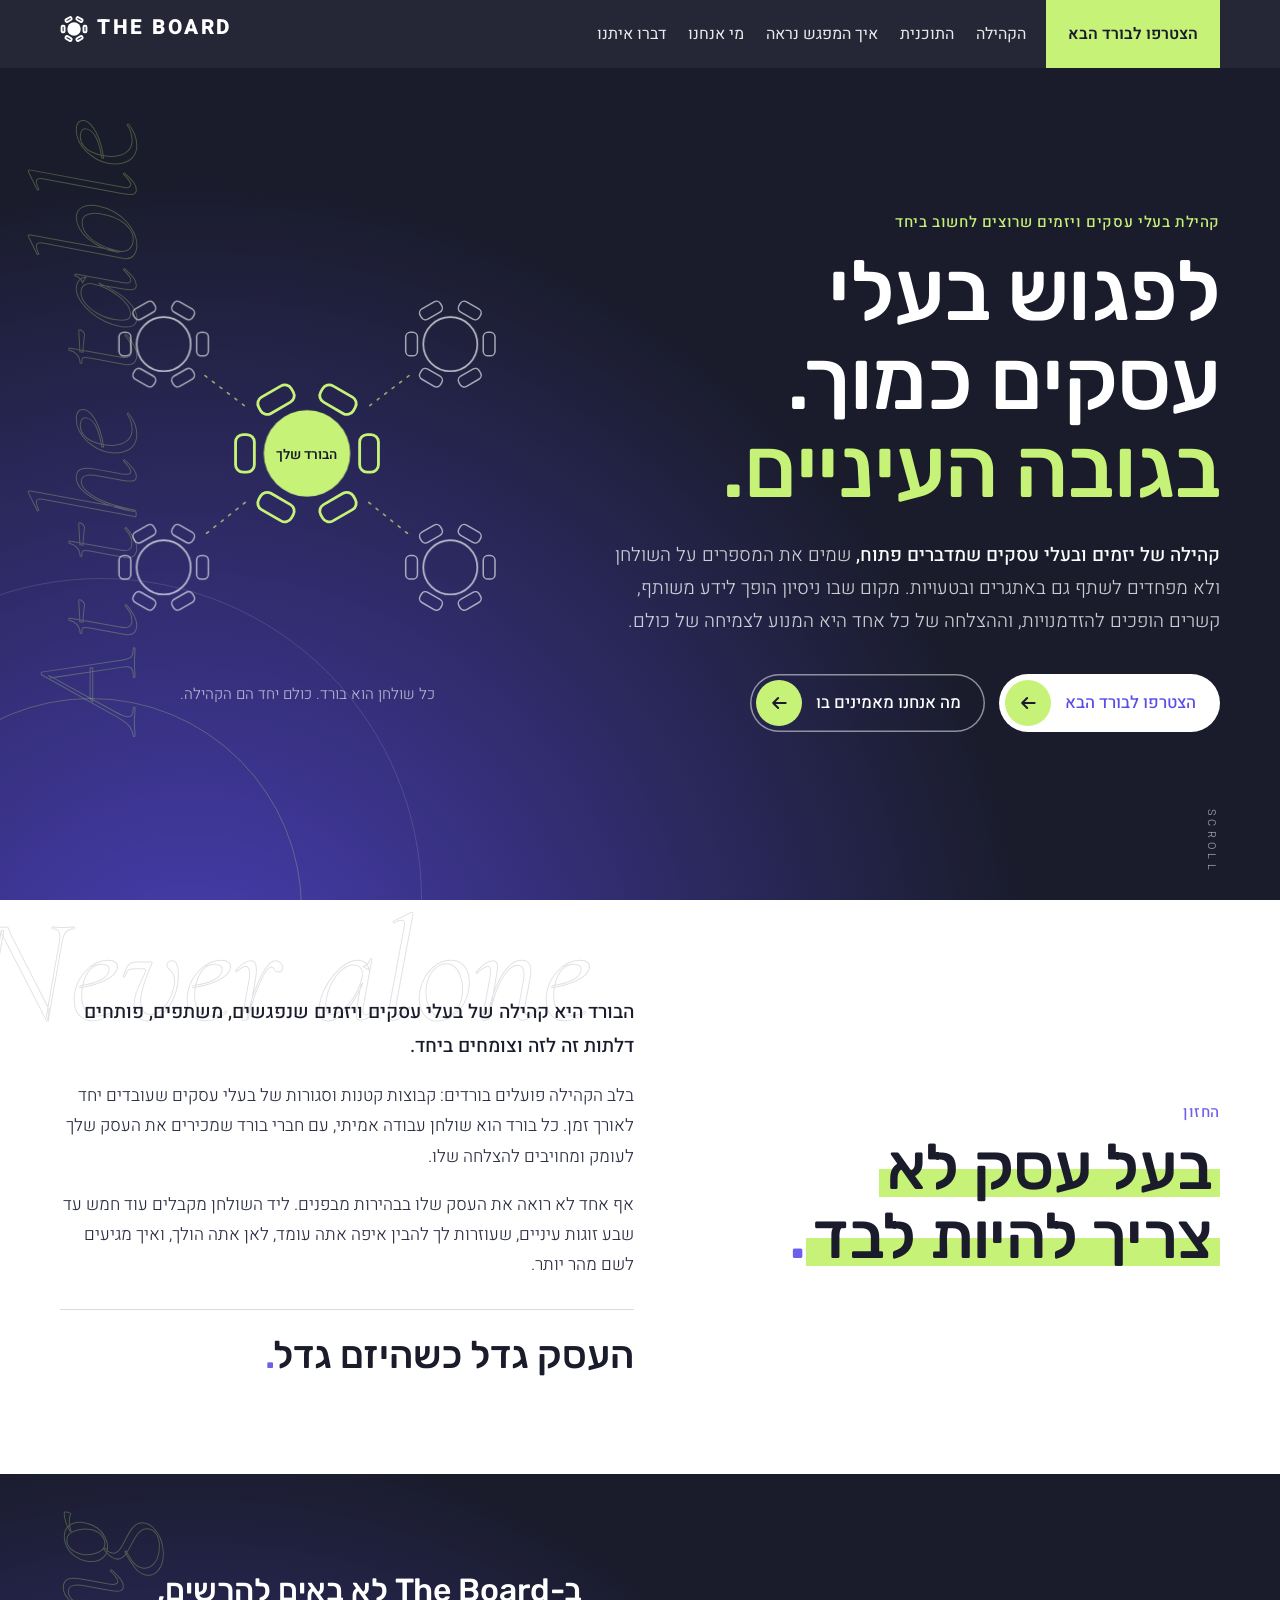
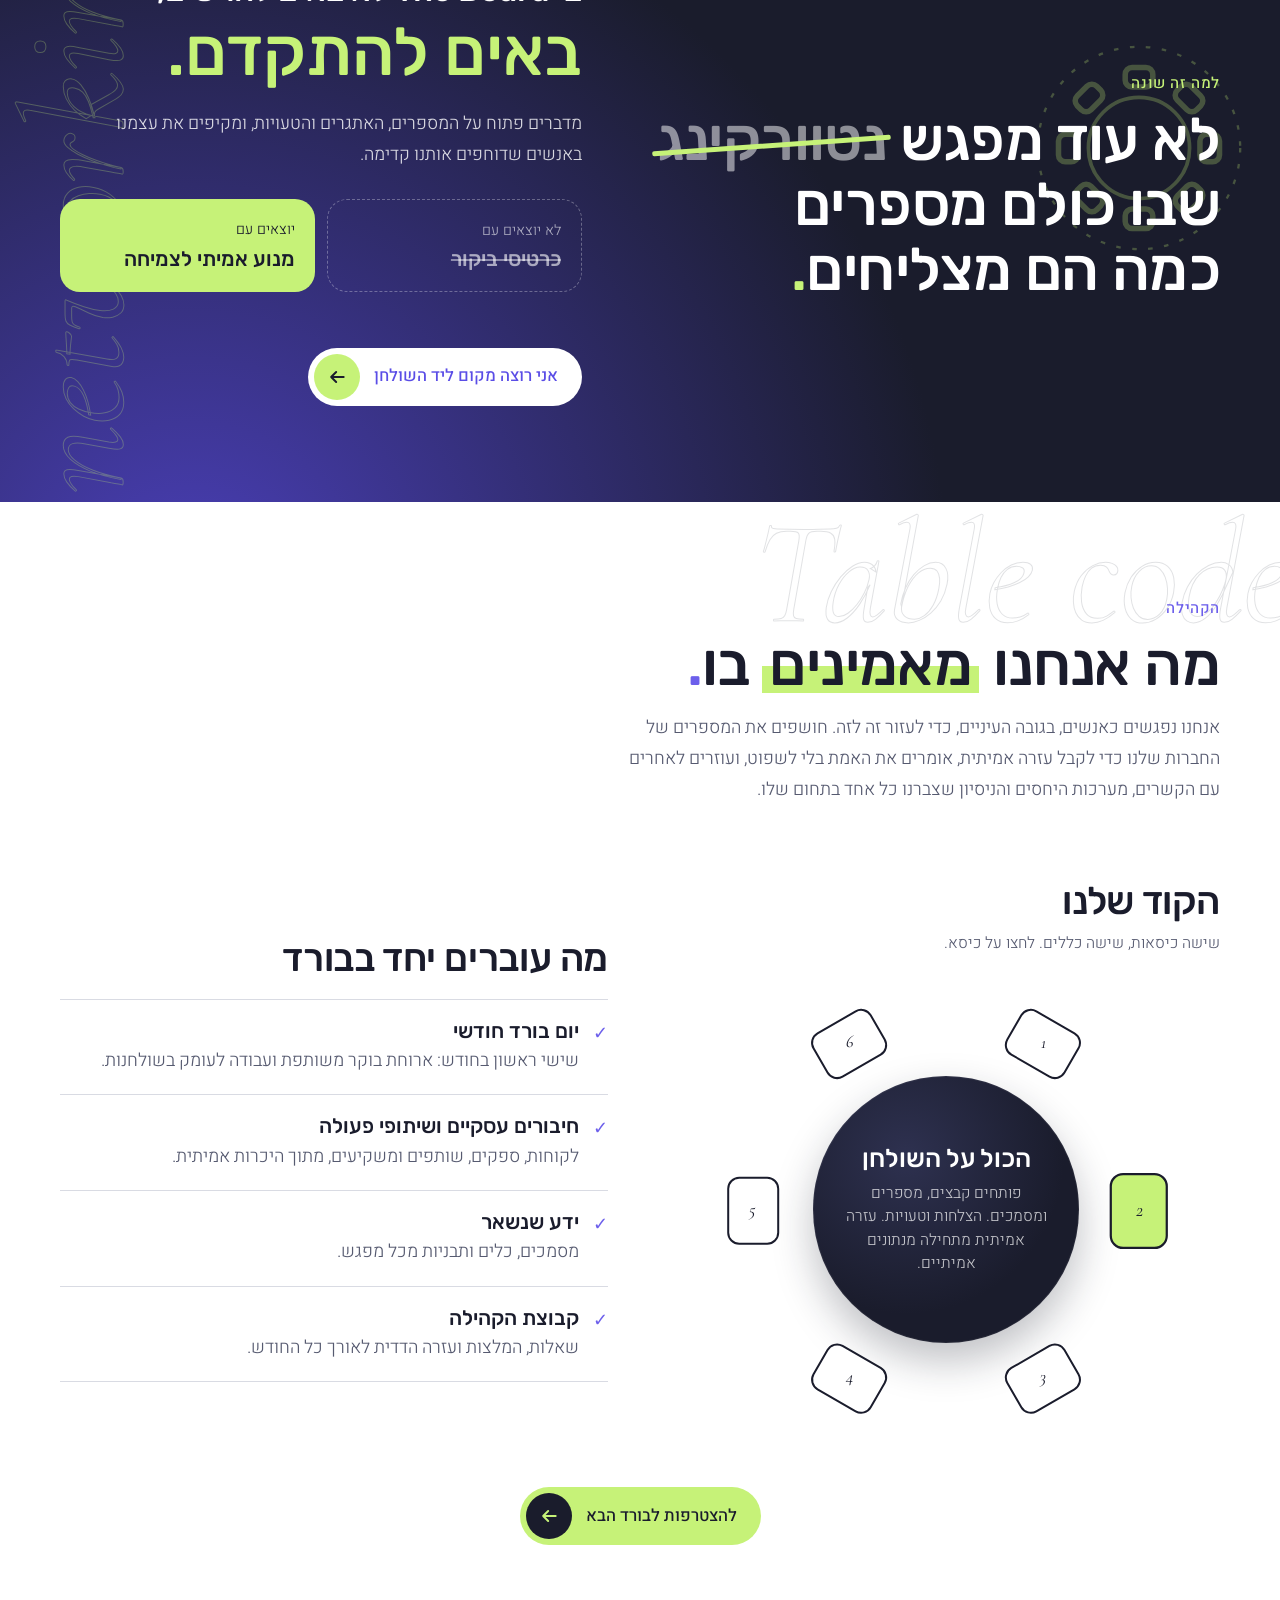
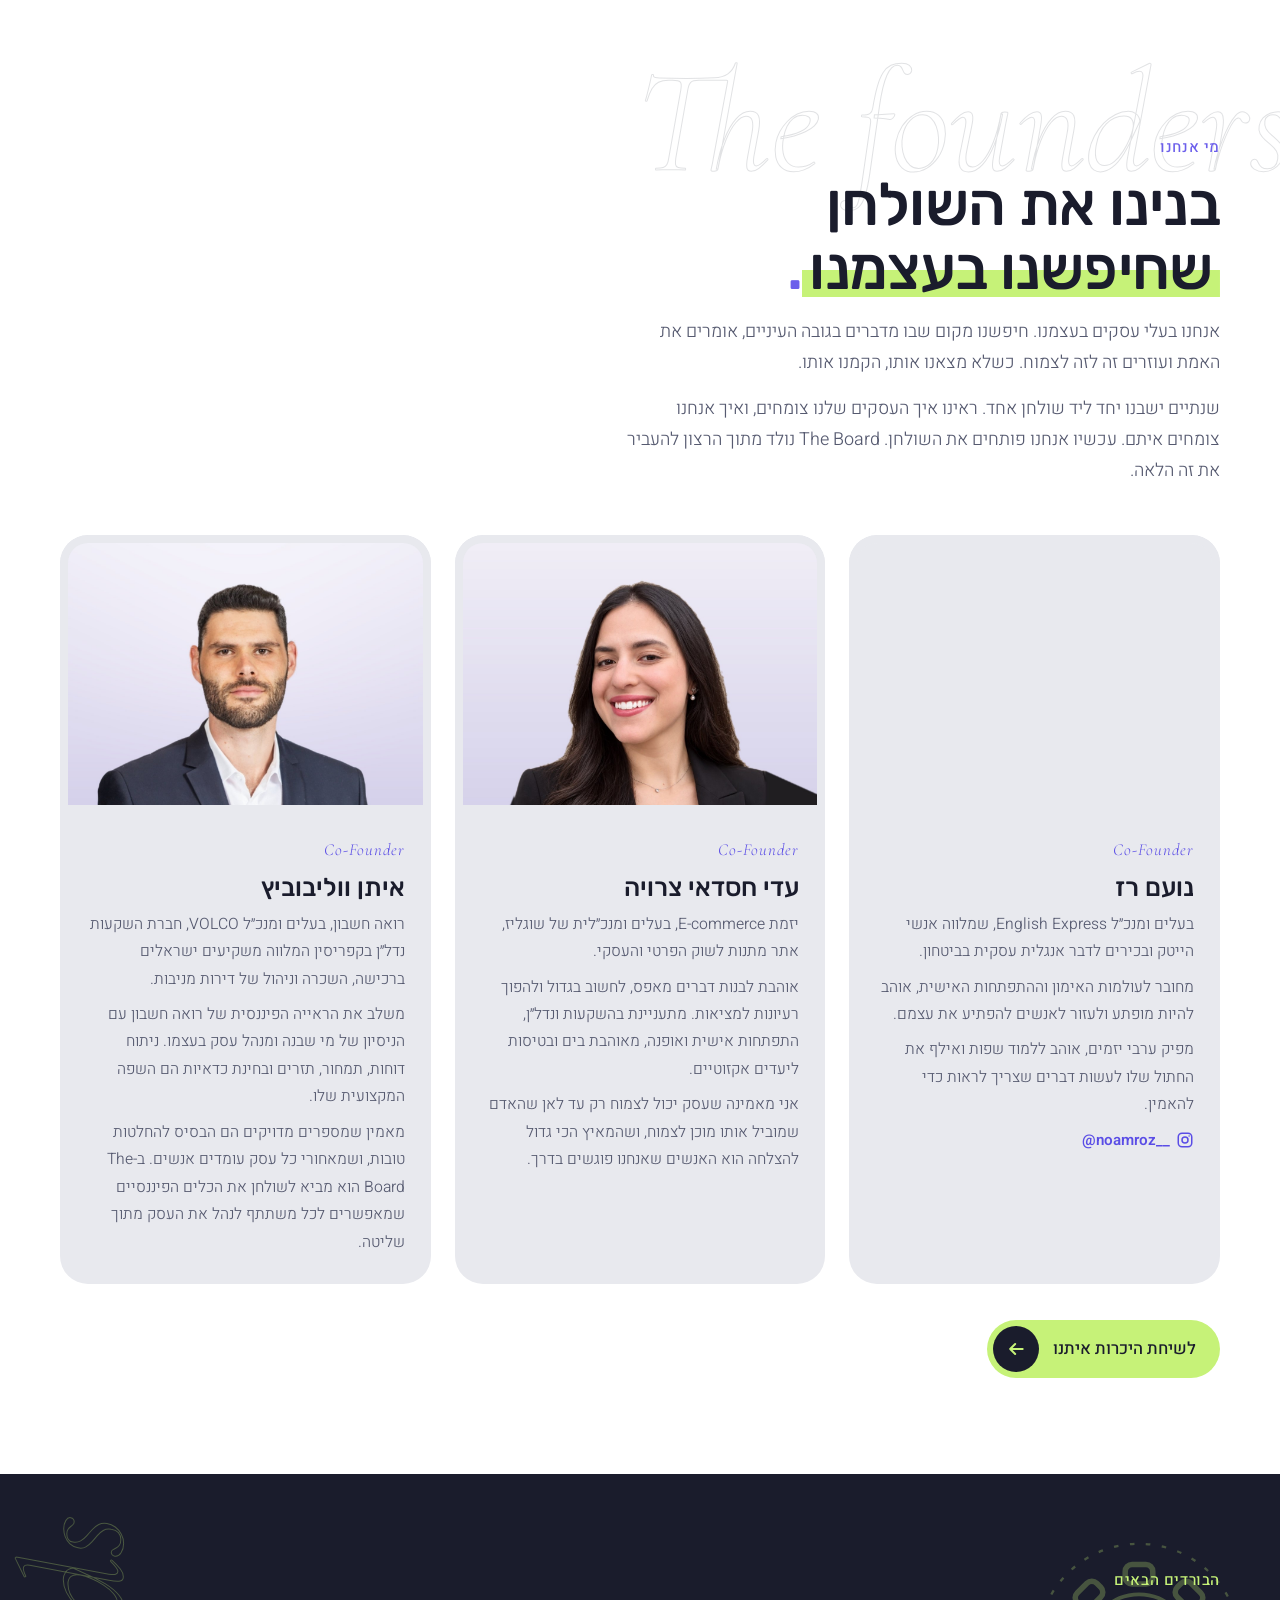
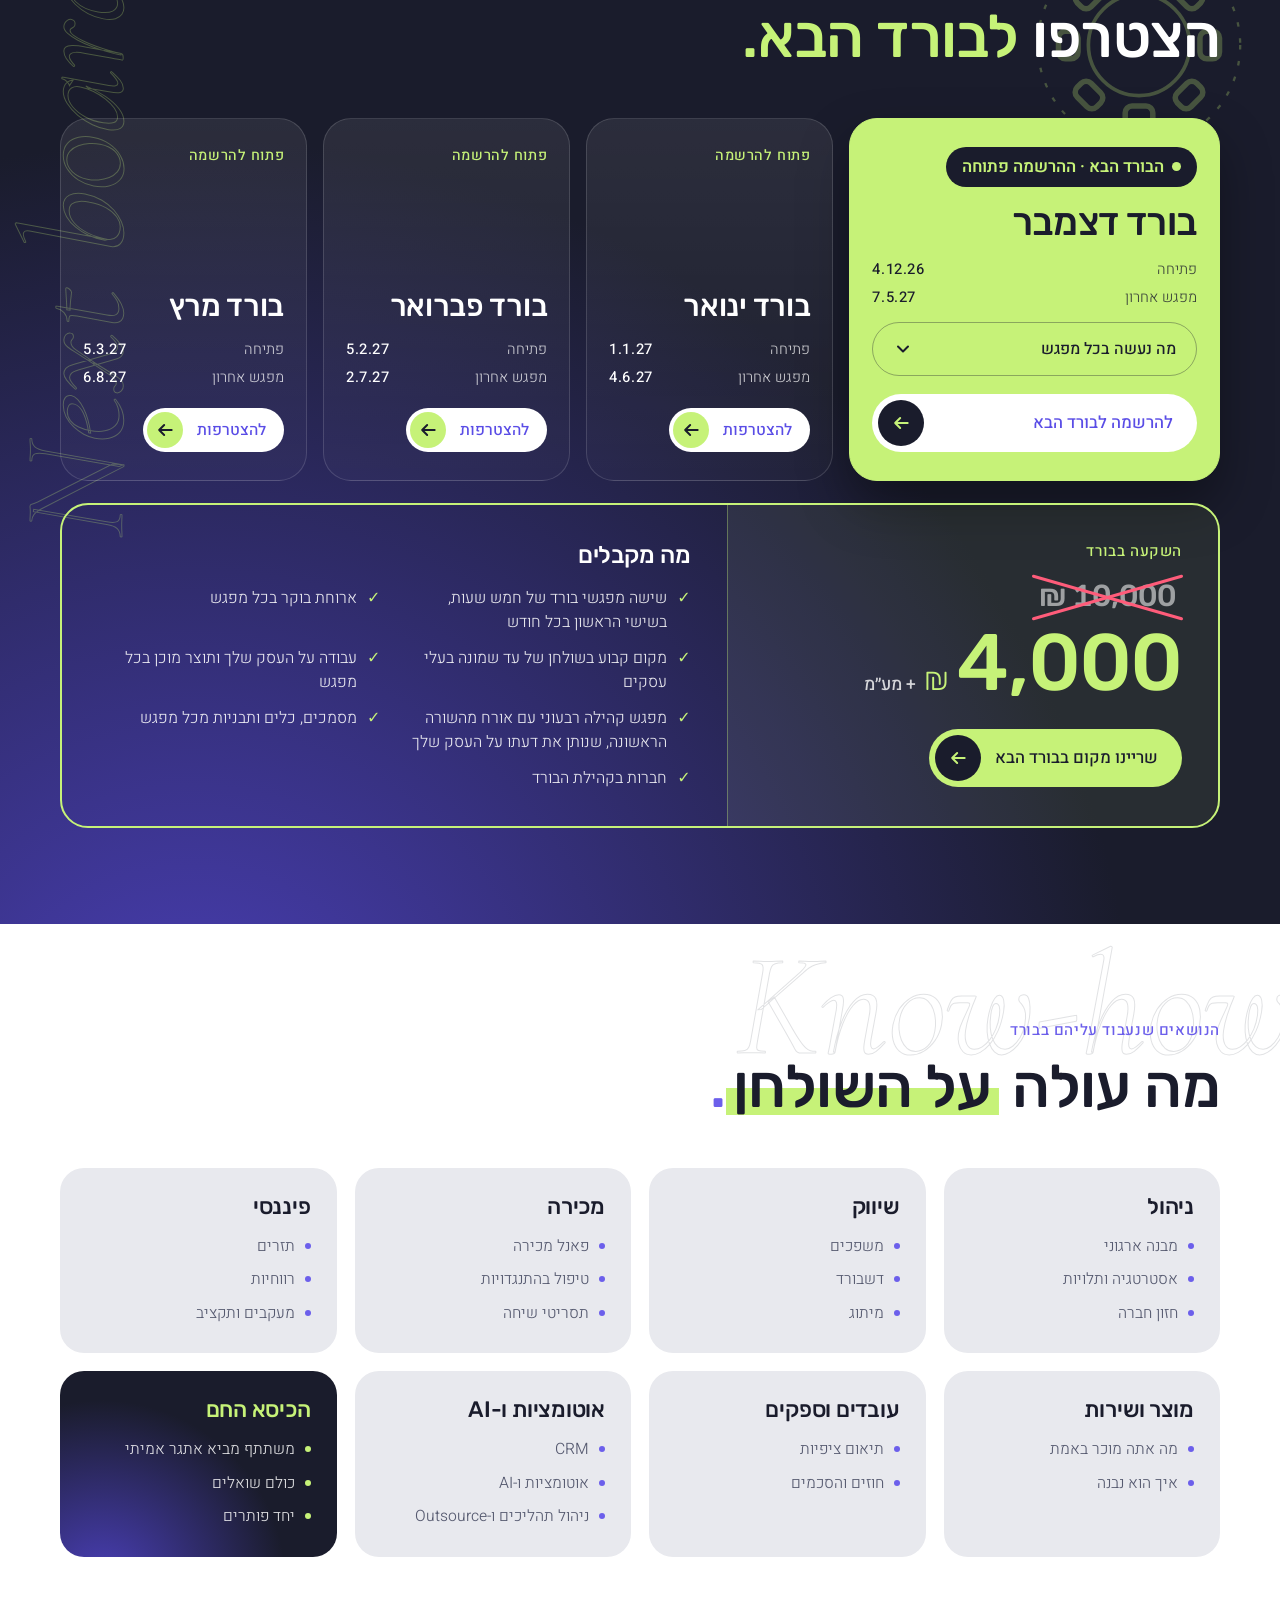
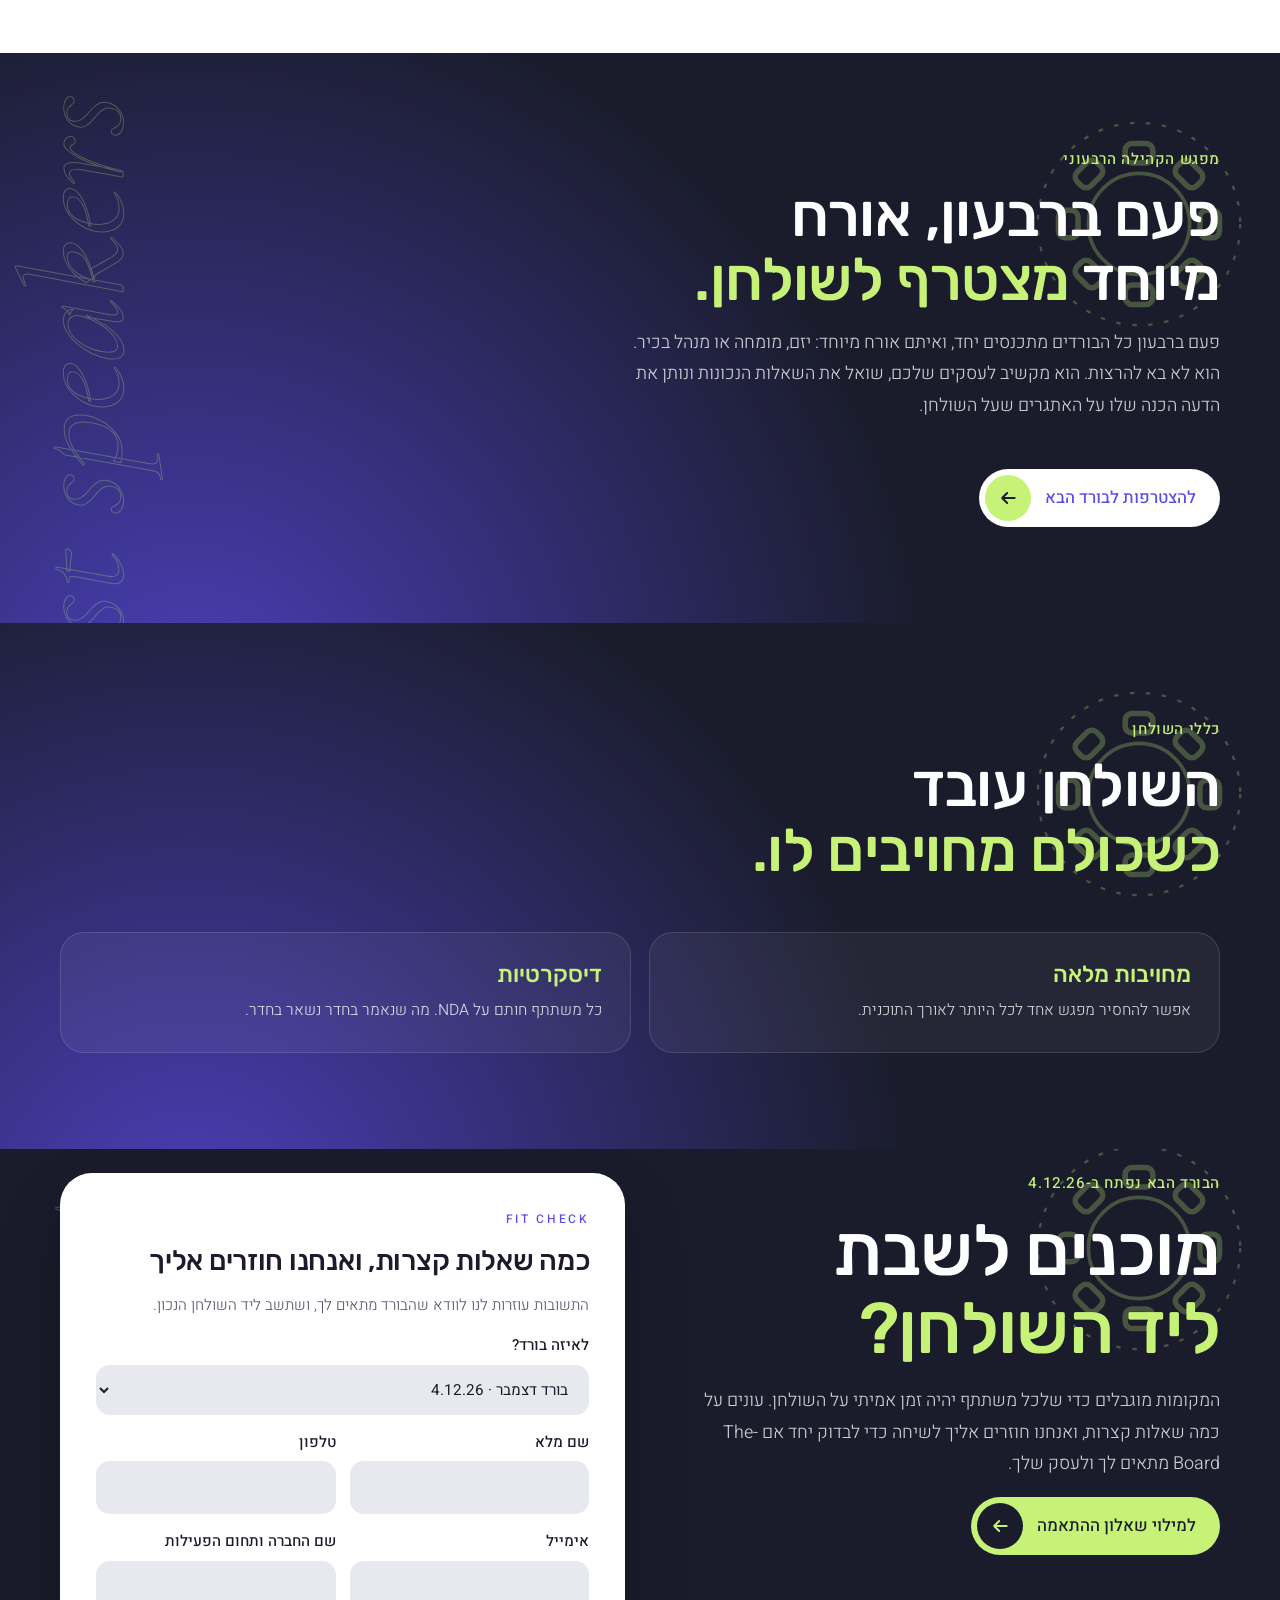
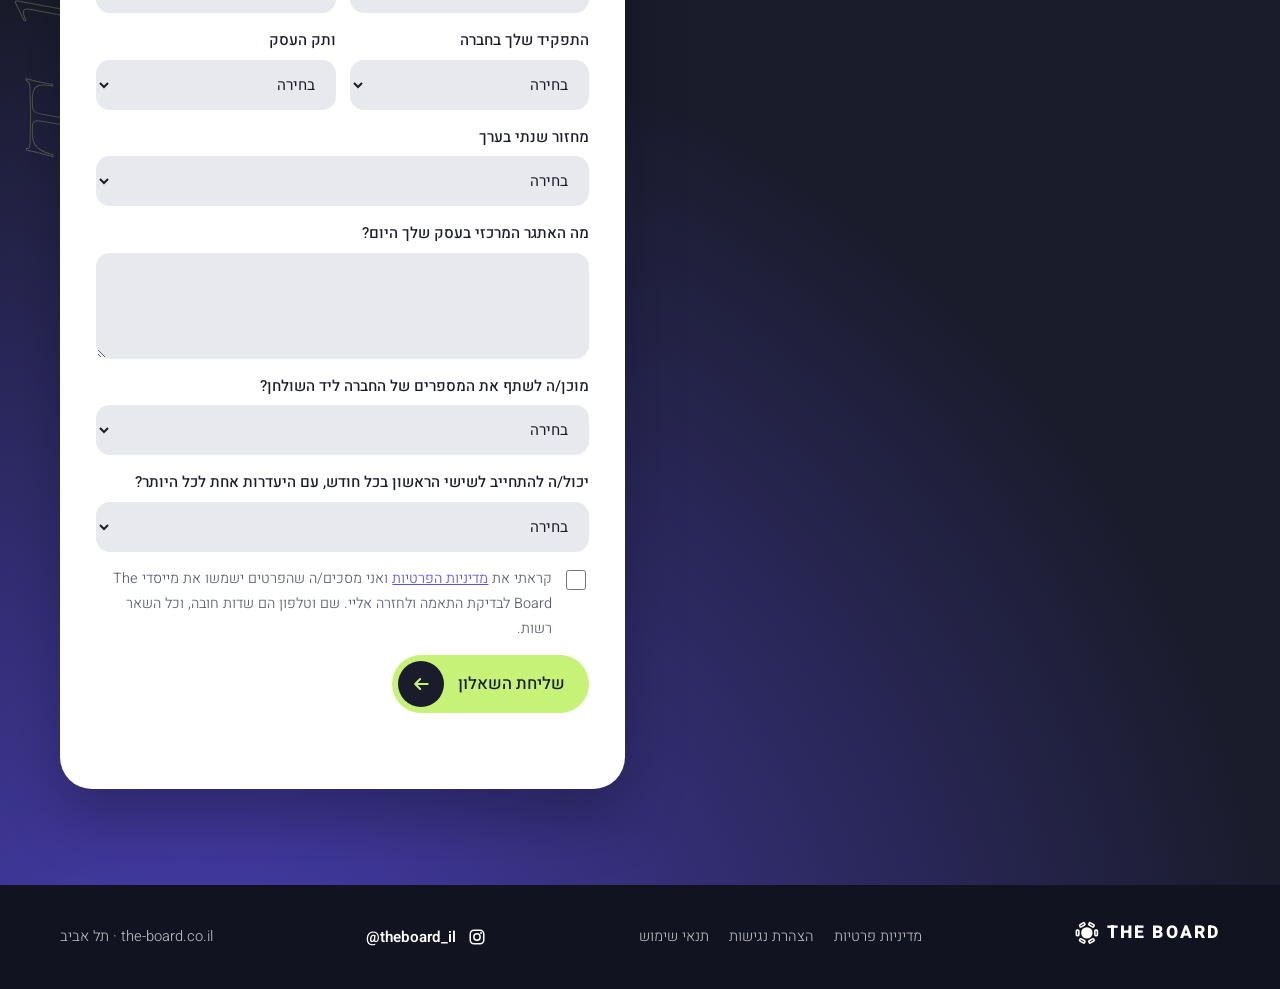
==== index.html @ 5090c991 "Landing page: link preview title 'קהילת יזמים - הבורד של העסק שלך' Co-Authored-By: Claude Opus 5.5 <" ====
<!doctype html>
<html lang="he" dir="rtl">
<head>
<meta charset="utf-8">
<meta name="viewport" content="width=device-width,initial-scale=1,viewport-fit=cover">
<title>The Board · קהילת יזמים - הבורד של העסק שלך</title>
<link rel="icon" href="/brand/the-board-icon-dark-bg.svg?v=3" type="image/svg+xml">
<link rel="icon" href="/brand/favicon-32.png?v=3" sizes="32x32" type="image/png">
<link rel="apple-touch-icon" href="/brand/apple-touch-icon.png?v=3">
<meta property="og:type" content="website">
<meta property="og:site_name" content="The Board">
<meta property="og:title" content="קהילת יזמים - הבורד של העסק שלך">
<meta property="og:url" content="https://the-board.co.il/">
<meta property="og:image" content="https://the-board.co.il/brand/og-image.png?v=3">
<meta property="og:image:width" content="1200">
<meta property="og:image:height" content="630">
<meta name="twitter:card" content="summary_large_image">
<meta property="og:description" content="The Board: קהילת בעלי עסקים בתל אביב שנפגשים בגובה העיניים, מניחים את המספרים על השולחן ועוזרים זה לזה לצמוח. הבורד הראשון נפתח ב-4.12.26.">
<meta name="description" content="The Board: קהילת בעלי עסקים בתל אביב שנפגשים בגובה העיניים, מניחים את המספרים על השולחן ועוזרים זה לזה לצמוח. הבורד הראשון נפתח ב-4.12.26.">
<link rel="preconnect" href="https://fonts.googleapis.com">
<link rel="preconnect" href="https://fonts.gstatic.com" crossorigin>
<link rel="stylesheet" href="https://fonts.googleapis.com/css2?family=Rubik:wght@300;400;500;600&family=Heebo:wght@300;400;500;600;700&family=Cormorant+Garamond:ital,wght@0,300;0,500;1,300&display=swap">
<style>
/* Style: deep indigo + plum radial gradients, antique gold accent, tall condensed display type, outlined English "ghost" words, pill buttons with a gold arrow disc. */
:root{
  --indigo:#1A1C2C; --indigo-2:#111320; --plum:#4A3FB8; --purple:#6C5FEB;
  --gold:#C6F278; --gold-2:#C6F278; --gold-ink:#5A4DE6;
  --white:#FFFFFF; --paper:#E8E9EE; --ink:#1A1C2C; --text:#2B2E42; --muted:#565A70; --line:#D9DBE3;
  --f-display:"Rubik","Heebo",system-ui,sans-serif;
  --f-body:"Heebo","Assistant",system-ui,-apple-system,"Segoe UI",Arial,sans-serif;
  --f-latin:"Cormorant Garamond","Cormorant",Georgia,serif;
  --grad:radial-gradient(circle at 15% 115%, var(--plum) 0%, var(--indigo) 58%);
  color-scheme:light;
}
*{box-sizing:border-box}
html{direction:rtl;scroll-behavior:smooth;scroll-padding-top:80px}
body{background:var(--white);color:var(--text);font-family:var(--f-body);font-weight:300;font-size:18px;line-height:1.75;margin:0;-webkit-font-smoothing:antialiased}
.wrap{max-width:1200px;margin-inline:auto;padding-left:max(20px,env(safe-area-inset-left,0px));padding-right:max(20px,env(safe-area-inset-right,0px))}
h1,h2,h3{font-family:var(--f-display);line-height:1.08;margin:0;font-weight:500;letter-spacing:-.01em;text-wrap:balance}
h2{font-size:clamp(2.2rem,1.5rem + 2.8vw,3.8rem);color:var(--ink)}
h3{font-size:1.4rem;line-height:1.2}
p{margin:0}
a{color:inherit}
:focus-visible{outline:2px solid var(--purple);outline-offset:3px;border-radius:4px}
section{padding-block:96px;position:relative;overflow:hidden}
.dark{background:var(--grad);color:#fff}
.dark h2,.dark h3{color:#fff}
.kicker{font-family:var(--f-body);font-weight:500;font-size:.95rem;letter-spacing:.04em;color:var(--purple);line-height:1.4}
.lead{font-size:1.12rem;color:var(--muted);max-width:60ch}
.dark .lead{color:rgba(255,255,255,.78)}
.dot{color:var(--purple)}
.dark .dot,.dark .kicker{color:var(--gold)}
.sec-head{display:grid;gap:14px;margin-bottom:48px;position:relative;z-index:1;max-width:760px}

/* Ghost English words, outlined like VLU's "BUSINESS SUCCESS" */
.ghost{position:absolute;font-family:var(--f-latin);font-weight:300;font-style:italic;line-height:.85;letter-spacing:0;color:transparent;-webkit-text-stroke:1px rgba(26,28,44,.13);font-size:clamp(4rem,2rem + 9vw,10rem);white-space:nowrap;pointer-events:none;user-select:none;direction:ltr;z-index:0}
.dark .ghost{-webkit-text-stroke:1px rgba(198,242,120,.28)}
.ghost.v{writing-mode:vertical-rl;transform:rotate(180deg)}

/* Buttons: pill with a gold arrow disc */
.btn{display:inline-flex;align-items:center;gap:14px;background:#fff;color:var(--gold-ink);font-family:var(--f-body);font-weight:500;font-size:1.05rem;line-height:1;text-decoration:none;padding:6px 24px 6px 6px;border-radius:999px;border:0;cursor:pointer;transition:transform .2s ease,box-shadow .2s ease;white-space:nowrap}
.btn .arr{width:46px;height:46px;border-radius:50%;background:var(--gold);color:var(--indigo);display:grid;place-items:center;flex:none;transition:transform .25s ease}
.btn .arr svg{width:20px;height:20px}
.btn:hover{transform:translateY(-2px);box-shadow:0 10px 24px rgba(0,0,0,.18)}
.btn:hover .arr{transform:translateX(-4px)}
.btn.gold{background:var(--gold);color:var(--indigo)}
.btn.gold .arr{background:var(--indigo);color:var(--gold)}
.btn.line{background:transparent;color:#fff;box-shadow:inset 0 0 0 1.5px rgba(255,255,255,.5)}
.sess-btn{align-self:stretch;display:flex;align-items:center;justify-content:space-between;gap:10px;background:transparent;border:1.5px solid rgba(26,28,44,.35);border-radius:999px;padding:12px 20px;font:inherit;font-weight:500;font-size:1rem;color:var(--indigo);cursor:pointer;transition:background .2s ease,border-color .2s ease}
.sess-btn:hover{background:rgba(26,28,44,.08);border-color:var(--indigo)}
.sess-btn svg{width:20px;height:20px;flex:none;transition:transform .3s ease}
.sess-btn[aria-expanded="true"] svg{transform:rotate(180deg)}
.sched>*{min-width:0}
.sess-panel{grid-column:1/-1;background:#fff;color:var(--ink);border-radius:28px;padding:32px;position:relative;z-index:1;animation:jtin .45s ease;scroll-margin-top:90px}
.sess-head{display:flex;justify-content:space-between;align-items:flex-start;gap:20px;margin-bottom:28px}
.sess-head h3{font-size:clamp(1.6rem,1.3rem + 1.2vw,2.3rem);color:var(--ink)}
.sess-head p{color:var(--muted);margin-top:8px;max-width:60ch}
.sess-close{flex:none;width:48px;height:48px;border-radius:50%;border:0;background:var(--gold);cursor:pointer;position:relative}
.sess-close i::before,.sess-close i::after{content:"";position:absolute;inset:50% auto auto 50%;width:18px;height:2px;background:var(--indigo);transform:translate(-50%,-50%) rotate(45deg)}
.sess-close i::after{transform:translate(-50%,-50%) rotate(-45deg)}
@keyframes jtin{from{opacity:0;transform:translateY(-8px)}to{opacity:1;transform:none}}
.sess-day{display:grid;grid-template-columns:.8fr 1.2fr;gap:40px;margin-top:36px;padding-top:32px;border-top:1px solid var(--line)}
.sess-day>*{min-width:0}
.sess-day h4{margin:0;font-family:var(--f-display);font-weight:500;font-size:1.6rem;color:var(--ink);line-height:1.2}
.sess-day-head p{color:var(--muted);margin-top:10px}
.sess-panel .row{border-bottom-color:var(--line);padding-block:14px;grid-template-columns:80px 1fr}
.sess-panel .row time{color:var(--purple);font-size:1.15rem}
.sess-panel .row div{color:var(--ink);font-size:1.15rem}
.sess-panel .row small{color:var(--muted)}
.price{margin-top:22px;display:grid;grid-template-columns:.85fr 1.15fr;border:2px solid var(--gold);border-radius:28px;overflow:hidden;position:relative;z-index:1}
.price>*{min-width:0}
.price-tag{background:rgba(198,242,120,.08);padding:36px;display:grid;gap:14px;align-content:start;border-inline-end:1px solid rgba(198,242,120,.35)}
.was{display:flex;margin-bottom:-6px}
.was-num{position:relative;font-family:var(--f-display);font-weight:500;font-size:1.9rem;line-height:1;color:rgba(255,255,255,.55);padding:4px 6px;font-variant-numeric:tabular-nums}
.was-num::before,.was-num::after{content:"";position:absolute;left:-4px;right:-4px;top:50%;height:3px;border-radius:2px;background:#FF5C7A}
.was-num::before{transform:rotate(16deg)}
.was-num::after{transform:rotate(-16deg)}
.amount{display:flex;align-items:baseline;gap:8px;color:var(--gold);direction:rtl}
.amount b{font-family:var(--f-display);font-weight:500;font-size:clamp(3.4rem,2.6rem + 3vw,5rem);line-height:1;font-variant-numeric:tabular-nums}
.amount span{font-family:var(--f-display);font-size:2rem}
.amount .vat{font-size:1.1rem;font-weight:500;color:rgba(255,255,255,.8);white-space:nowrap}
.per{color:rgba(255,255,255,.75)}
.price-tag .btn{justify-self:start;margin-top:8px}
.price-list{padding:36px;display:grid;gap:16px;align-content:start}
.price-list h3{color:#fff;font-size:1.5rem}
.price-list ul{list-style:none;margin:0;padding:0;display:grid;grid-template-columns:1fr 1fr;gap:12px 28px}
.price-list li{display:flex;gap:10px;align-items:baseline;color:rgba(255,255,255,.88);font-size:1rem;line-height:1.5}
.price-list li::before{content:"✓";color:var(--gold);font-weight:700;flex:none}
.cta-row.center{justify-content:center;margin-top:48px}
.cta-row{display:flex;margin-top:36px;position:relative;z-index:1}
.agenda .cta-row{margin-top:28px}
.btn.small{font-size:.98rem;padding:4px 18px 4px 4px}
.btn.small .arr{width:36px;height:36px}
.btn[disabled]{opacity:.6;cursor:wait}

/* Header */
.top{position:sticky;top:0;z-index:30;background:rgba(26,28,44,.95);backdrop-filter:blur(8px);color:#fff}
.top .wrap{display:flex;align-items:center;gap:20px;height:68px}
.topbar{background:var(--gold);color:var(--indigo);text-align:center;font-weight:700;font-size:.95rem;line-height:1.4;padding:8px 16px}
.cta-tab{background:var(--gold);color:var(--indigo);font-family:var(--f-body);font-weight:600;font-size:1rem;text-decoration:none;padding:0 22px;height:68px;display:flex;align-items:center;white-space:nowrap}
.cta-tab:hover{background:var(--gold-2)}
.tabsnav{display:flex;gap:22px;flex:1;overflow-x:auto;scrollbar-width:none}
.tabsnav::-webkit-scrollbar{display:none}
.navl{text-decoration:none;font-family:var(--f-body);font-size:1rem;font-weight:400;white-space:nowrap;opacity:.9}
.navl:hover{color:var(--gold);opacity:1}
.mark{color:#fff;text-decoration:none;margin-inline-start:auto}

/* Hero */
.hero{min-height:calc(100vh - 68px);display:flex;align-items:center;padding-block:72px 96px}
.hero .wrap{display:grid;grid-template-columns:1.25fr 1fr;gap:48px;align-items:center;position:relative;z-index:1}
.hero .wrap>*{min-width:0}
.hero h1{font-size:clamp(2.8rem,1.6rem + 4.6vw,5.4rem);color:#fff;font-weight:500;line-height:1.05}
.hero .lead{margin-top:26px;font-size:1.18rem}
.hero .lead b{color:#fff;font-weight:500}
.hero-cta{display:flex;flex-wrap:wrap;gap:14px;margin-top:36px}
.hero::after{content:"";position:absolute;width:640px;height:640px;border-radius:50%;border:1px solid rgba(255,255,255,.12);left:-220px;bottom:-320px}
.hero::before{content:"";position:absolute;width:420px;height:420px;border-radius:50%;border:1px solid rgba(198,242,120,.25);left:-120px;bottom:-220px}
.scroll{position:absolute;bottom:26px;right:max(20px,calc((100vw - 1200px)/2 + 20px));font-family:var(--f-body);font-size:.68rem;letter-spacing:.4em;color:rgba(255,255,255,.6);writing-mode:vertical-rl;z-index:1;direction:ltr}
.table-frame{justify-self:center;width:100%;max-width:470px;display:grid;gap:10px;justify-items:center}
.community-art{width:100%;height:auto;display:block;overflow:visible}
.community-art .top{fill:none;stroke:rgba(255,255,255,.7);stroke-width:1.4}
.community-art .top.main{fill:var(--gold);stroke:none}
.community-art .you{font-family:var(--f-body);font-weight:600;font-size:11.5px;fill:var(--indigo)}
.community-art .spin rect{fill:none;stroke:rgba(255,255,255,.6);stroke-width:1.3}
.community-art .spin.lime rect{stroke:var(--gold);stroke-width:1.5}
.community-art .spin{animation:tspin 40s linear infinite}
.community-art .spin.rev{animation-direction:reverse}
@keyframes tspin{to{transform:rotate(360deg)}}
.community-art .lk{stroke:var(--gold);stroke-opacity:.65;stroke-width:1.4;stroke-dasharray:2 6;stroke-linecap:round;animation:lkflow 1.8s linear infinite}
@keyframes lkflow{to{stroke-dashoffset:-16}}
@media (prefers-reduced-motion:reduce){.community-art .spin,.community-art .lk{animation:none}}
.art-cap{font-size:.95rem;color:rgba(255,255,255,.65);text-align:center}
@keyframes lkflow{to{stroke-dashoffset:-16}}

/* Facts strip */
.facts{background:var(--gold);color:var(--indigo)}
.facts .wrap,.facts-inline{display:grid;grid-template-columns:repeat(4,1fr)}
.facts-inline{border-radius:28px;margin-bottom:18px;position:relative;z-index:1}
.ticker{background:var(--gold);color:var(--indigo);overflow:hidden;white-space:nowrap}
.ticker-track{display:inline-flex;animation:tick 45s linear infinite}
.ticker:hover .ticker-track{animation-play-state:paused}
.ticker-run{display:inline-flex;align-items:center;gap:36px;padding:22px 18px}
.ticker-run span{font-family:var(--f-display);font-weight:500;font-size:clamp(1.15rem,1rem + .6vw,1.5rem)}
.ticker-run i{font-style:normal;color:var(--purple);font-size:1.1rem}
@keyframes tick{to{transform:translateX(50%)}}
.fact{padding:26px 20px;display:grid;gap:2px;text-align:center}
.fact + .fact{border-right:1px solid rgba(26,28,44,.25)}
.fact{min-width:0}
.fact b{font-family:var(--f-display);font-size:clamp(1.7rem,1.3rem + 1.2vw,2.3rem);line-height:1.1;font-weight:500;direction:ltr;white-space:nowrap}
.fact span{font-size:.98rem;font-weight:500}

/* Vision */
.vision .wrap{display:grid;grid-template-columns:1fr 1.1fr;gap:64px;align-items:center;position:relative;z-index:1}
.vision .wrap>*{min-width:0}
.vision h2{font-size:clamp(2.4rem,1.6rem + 3vw,4.2rem)}
.hl{background-image:linear-gradient(transparent 52%,var(--gold) 52%,var(--gold) 90%,transparent 90%);background-repeat:no-repeat;background-position:right center;background-size:100% 100%;-webkit-box-decoration-break:clone;box-decoration-break:clone;padding-inline:.12em;transition:background-size 1.1s cubic-bezier(.6,.1,.2,1) .2s}
.js .hl:not(.in){background-size:0% 100%}
.lit{color:var(--gold)}
.dark .sec-head::before,.join-head::before{content:"";position:absolute;z-index:-1;width:clamp(150px,18vw,230px);aspect-ratio:1;inset-inline-start:-34px;top:-40px;background:url("data:image/svg+xml,%3Csvg xmlns='http://www.w3.org/2000/svg' viewBox='0 0 100 100'%3E%3Cg fill='none' stroke='%23C6F278' stroke-width='1.6'%3E%3Ccircle cx='50' cy='50' r='22'/%3E%3Ccircle cx='50' cy='50' r='44' stroke-dasharray='2 5' stroke-width='1'/%3E%3C/g%3E%3Cg fill='none' stroke='%23C6F278' stroke-width='2.4'%3E%3Crect x='44' y='15' width='12' height='8.5' rx='3' transform='rotate(0 50 50)'/%3E%3Crect x='44' y='15' width='12' height='8.5' rx='3' transform='rotate(45 50 50)'/%3E%3Crect x='44' y='15' width='12' height='8.5' rx='3' transform='rotate(90 50 50)'/%3E%3Crect x='44' y='15' width='12' height='8.5' rx='3' transform='rotate(135 50 50)'/%3E%3Crect x='44' y='15' width='12' height='8.5' rx='3' transform='rotate(180 50 50)'/%3E%3Crect x='44' y='15' width='12' height='8.5' rx='3' transform='rotate(225 50 50)'/%3E%3Crect x='44' y='15' width='12' height='8.5' rx='3' transform='rotate(270 50 50)'/%3E%3Crect x='44' y='15' width='12' height='8.5' rx='3' transform='rotate(315 50 50)'/%3E%3C/g%3E%3C/svg%3E") center/contain no-repeat;opacity:.26;animation:spin 70s linear infinite;pointer-events:none}
.join-head{position:relative;z-index:1}
@keyframes spin{to{transform:rotate(360deg)}}
.manifesto .wrap{display:grid;grid-template-columns:1.1fr 1fr;gap:64px;align-items:center;position:relative;z-index:1}
.manifesto .wrap>*{min-width:0}
.strike{text-decoration:none;position:relative;white-space:nowrap;color:rgba(255,255,255,.5)}
.strike::after{content:"";position:absolute;inset-inline:-.08em;top:54%;height:.09em;background:var(--gold);transform:rotate(-4deg);border-radius:2px}
.mf-body{display:grid;gap:20px;color:rgba(255,255,255,.82);font-size:1.12rem}
.mf-lead{font-family:var(--f-display);font-weight:500;font-size:clamp(1.5rem,1.2rem + 1vw,2rem);line-height:1.3;color:#fff}
.mf-big{display:block;font-size:clamp(2.6rem,1.8rem + 3vw,4.2rem);line-height:1.05;margin-top:6px}
.mf-swap{display:grid;grid-template-columns:1fr 1fr;gap:12px;margin-top:8px}
.mf-swap>div{border-radius:20px;padding:18px 20px;display:grid;gap:4px}
.mf-swap span{font-size:.9rem}
.mf-swap b{font-family:var(--f-display);font-weight:500;font-size:1.3rem;line-height:1.25}
.mf-out{border:1px dashed rgba(255,255,255,.3);color:rgba(255,255,255,.6)}
.mf-out b{text-decoration:line-through;text-decoration-color:rgba(255,255,255,.45)}
.mf-in{background:var(--gold);color:var(--indigo)}
.vision-close{font-family:var(--f-display);font-weight:500;font-size:clamp(1.7rem,1.3rem + 1.4vw,2.4rem);line-height:1.2;color:var(--ink);margin-top:10px;padding-top:22px;border-top:1px solid var(--line)}
.vision-body{display:grid;gap:18px;font-size:1.08rem}
.vision-body p:first-child{font-weight:500;color:var(--ink);font-size:1.2rem}

/* Code cards */
.tablex{display:grid;grid-template-columns:1fr 1fr;gap:64px;align-items:center;margin-top:72px;position:relative;z-index:1}
.tablex>*{min-width:0}
.tx-hint{color:var(--muted);font-size:.98rem;margin-bottom:22px}
.tx-wrap{position:relative;width:min(100%,460px);aspect-ratio:1;margin-inline:auto}
.tx-ring{position:absolute;inset:21%;border-radius:50%;background:radial-gradient(circle at 35% 30%,#2E3150 0%,var(--ink) 62%);box-shadow:0 18px 40px rgba(26,28,44,.28),inset 0 0 0 1px rgba(255,255,255,.06)}
.tx-center{position:absolute;inset:24%;display:grid;align-content:center;justify-items:center;gap:8px;text-align:center;padding:4%}
.tx-center b{font-family:var(--f-display);font-weight:500;font-size:clamp(1.15rem,.9rem + 1vw,1.6rem);line-height:1.2;color:#fff}
.tx-center span{color:rgba(255,255,255,.72);font-size:clamp(.82rem,.75rem + .3vw,.98rem);line-height:1.5}
.tx-center.swap{animation:txin .45s ease}
@keyframes txin{from{opacity:0;transform:translateY(6px)}to{opacity:1;transform:none}}
.seat-btn{position:absolute;transform:translate(-50%,-50%);width:clamp(48px,15%,68px);aspect-ratio:1;border:0;background:none;color:var(--ink);font-family:var(--f-latin);font-style:italic;font-size:1.1rem;cursor:pointer;display:grid;place-items:center;transition:transform .2s ease,color .2s ease;padding:0;isolation:isolate}
.seat-btn::before{content:"";position:absolute;left:0;right:0;top:50%;height:70%;margin-top:-35%;border-radius:12px;border:2px solid var(--ink);background:#fff;transform:rotate(var(--r,0deg));z-index:-1;transition:background .2s ease,border-color .2s ease}
.seat-btn:hover{transform:translate(-50%,-50%) scale(1.08)}
.seat-btn.on{color:var(--ink);transform:translate(-50%,-50%) scale(1.12)}
.seat-btn.on::before{background:var(--gold);border-color:var(--ink)}
.tx-list{list-style:none;margin:0;padding:0;display:grid}
.tx-list li{display:grid;grid-template-columns:auto 1fr;column-gap:14px;padding-block:18px;border-bottom:1px solid var(--line)}
.tx-list li:first-child{border-top:1px solid var(--line)}
.tx-list li::before{content:"✓";color:var(--purple);font-weight:700;grid-row:span 2}
.tx-list b{font-family:var(--f-display);font-weight:500;font-size:1.3rem;color:var(--ink);line-height:1.3}
.tx-list span{color:var(--muted);grid-column:2}
.code-list{list-style:none;margin:0;padding:0;display:grid;grid-template-columns:1fr 1fr;column-gap:56px;position:relative;z-index:1}
.code-list li{display:grid;grid-template-columns:auto 1fr;column-gap:14px;align-items:baseline;padding-block:16px;border-bottom:1px solid var(--line)}
.code-list li::before{content:"";width:8px;height:8px;border-radius:50%;background:var(--purple);grid-row:span 2;transform:translateY(-2px)}
.code-list b{font-family:var(--f-display);font-weight:500;font-size:1.25rem;color:var(--ink);line-height:1.3}
.code-list span{color:var(--muted);font-size:1rem;grid-column:2}
.code{display:grid;grid-template-columns:repeat(4,1fr);gap:18px;position:relative;z-index:1}
.cv{background:var(--paper);border-radius:0 0 28px 0;padding:28px 24px;display:grid;gap:10px;align-content:start;border-top:3px solid var(--purple);transition:transform .2s ease,background .2s ease}
.cv:hover{transform:translateY(-4px);background:#fff;box-shadow:0 14px 30px rgba(26,28,44,.1)}
.cv .num{font-family:var(--f-latin);font-weight:300;font-style:italic;font-size:2rem;color:var(--purple);line-height:1}
.cv b{font-family:var(--f-display);font-weight:500;font-size:1.35rem;line-height:1.2;color:var(--ink)}
.cv span{color:var(--muted);font-size:.98rem}

.work{display:grid;grid-template-columns:repeat(3,1fr);gap:18px;margin-top:20px;position:relative;z-index:1}
.wk{display:grid;gap:8px;align-content:start;padding:28px;border-radius:24px;background:var(--grad);color:#fff}
.wk b{font-family:var(--f-display);font-weight:500;font-size:1.35rem;line-height:1.2;color:var(--gold-2)}
.wk span{color:rgba(255,255,255,.82);font-size:.98rem}
.sub-h{font-size:clamp(1.7rem,1.3rem + 1.4vw,2.4rem);color:var(--ink);margin:80px 0 24px;position:relative;z-index:1}

/* Why */
.usp{display:grid;grid-template-columns:repeat(3,1fr);gap:18px;margin-bottom:40px;position:relative;z-index:1}
.up{display:grid;gap:8px;align-content:start;padding-top:18px;border-top:1px solid rgba(198,242,120,.5)}
.up b{font-family:var(--f-display);font-weight:500;font-size:1.35rem;line-height:1.2;color:var(--gold-2)}
.up span{color:rgba(255,255,255,.8);font-size:.98rem}
.cmpwrap{overflow-x:auto;padding:10px;margin-top:8px;border-radius:24px;background:rgba(255,255,255,.05);border:1px solid rgba(255,255,255,.12);position:relative;z-index:1}
.cmp{border-collapse:separate;border-spacing:0;width:100%;min-width:720px;font-size:1rem}
.cmp th,.cmp td{padding:16px 18px;border-bottom:1px solid rgba(255,255,255,.1);text-align:right;vertical-align:top;color:rgba(255,255,255,.82)}
.cmp tr:last-child td{border-bottom:0}
.cmp th{font-family:var(--f-display);font-size:1.1rem;font-weight:500;color:rgba(255,255,255,.7)}
.cmp td:first-child{font-weight:600;color:#fff;white-space:nowrap}
.cmp .us{background:rgba(198,242,120,.12);color:#fff;font-weight:600;border-inline:2px solid var(--gold);font-size:1.05rem}
.cmp th.us{background:var(--gold);color:var(--indigo);font-weight:700;font-size:1.3rem;border-top:2px solid var(--gold);border-radius:18px 18px 0 0}
.cmp tr:last-child td.us{border-bottom:2px solid var(--gold);border-radius:0 0 18px 18px}
.cmp tr.care td{border-bottom:0}
.cmp tr.care td.us{color:var(--gold);font-family:var(--f-display);font-size:1.25rem;font-weight:500;line-height:1.35}

/* Team */
.team{display:grid;grid-template-columns:repeat(3,1fr);gap:24px;position:relative;z-index:1}
.tm{border-radius:28px;overflow:hidden;background:var(--paper);display:grid;grid-template-rows:auto 1fr}
.tm .ph{aspect-ratio:4/3;background:var(--grad);display:grid;place-items:center;position:relative;border:8px solid var(--paper);border-radius:28px 28px 0 0}
.tm .ph{overflow:hidden;align-items:end}
.tm .ph .av{width:72%;height:auto;display:block;margin-bottom:-2px}
.tm .ph.photo{padding:0;background:var(--paper)}
.tm .ph.photo img{position:absolute;inset:0;width:100%;height:100%;object-fit:cover;object-position:50% 50%;display:block}
.tm .ph span{font-family:var(--f-display);font-weight:400;font-size:4.2rem;color:var(--gold-2);line-height:1}
.tm .body{padding:22px 26px 28px;display:grid;gap:8px;align-content:start}
.tm b{font-family:var(--f-display);font-weight:500;font-size:1.6rem;line-height:1.2;color:var(--ink)}
.tm .role{font-family:var(--f-latin);font-style:italic;font-size:1.05rem;letter-spacing:.06em;color:var(--gold-ink);direction:ltr;text-align:right}
.tm p{color:var(--muted);font-size:.98rem}
.ig{display:inline-flex;align-items:center;gap:6px;font-weight:600;font-size:.95rem;color:var(--gold-ink);text-decoration:none}
.ig:hover{text-decoration:underline}

/* Boards schedule (VLU program cards) */
.sched{display:grid;grid-template-columns:1.5fr repeat(3,1fr);gap:16px;position:relative;z-index:1}
.sc{position:relative;border-radius:28px;overflow:hidden;min-height:380px;padding:28px 22px;display:flex;flex-direction:column;justify-content:flex-end;gap:12px;background:linear-gradient(180deg,rgba(255,255,255,.08),rgba(255,255,255,.02));border:1px solid rgba(255,255,255,.14);transition:transform .25s ease,border-color .25s ease}
.sc:hover{transform:translateY(-6px);border-color:var(--gold)}
.sc .big{position:absolute;top:10px;left:16px;font-family:var(--f-latin);font-weight:300;font-style:italic;font-size:6rem;line-height:1;color:transparent;-webkit-text-stroke:1px rgba(198,242,120,.45)}
.sc .tag{font-family:var(--f-body);font-weight:500;font-size:.9rem;letter-spacing:.04em;color:var(--gold-2);line-height:1.3}
.sc h3{font-size:1.9rem;color:#fff}
.sc .dates{display:grid;grid-template-columns:auto 1fr;gap:2px 10px;font-size:.92rem;color:rgba(255,255,255,.75)}
.sc .dates b{font-family:var(--f-body);font-weight:500;font-variant-numeric:tabular-nums;text-align:left;color:#fff;letter-spacing:.04em}
.sc .seats{font-size:.92rem;color:rgba(255,255,255,.75)}
.sc.next{background:var(--gold);border-color:var(--gold)}
.sc.next .big{-webkit-text-stroke:1px rgba(26,28,44,.35)}
.sc.next .tag{color:var(--indigo)}
.sc.next h3,.sc.next .dates b{color:var(--indigo)}
.sc.next .dates,.sc.next .seats{color:rgba(26,28,44,.8)}
.sc.next .btn{background:#fff;color:var(--gold-ink)}
.sc{min-height:300px}
.sc .tag{margin-bottom:auto}
.sc.next{transform:translateY(-10px);box-shadow:0 24px 50px rgba(0,0,0,.35)}
.sc.next:hover{transform:translateY(-14px)}
.next-tag{align-self:flex-start;white-space:nowrap;display:inline-flex;align-items:center;gap:8px;background:var(--indigo);color:var(--gold)!important;font-size:1.05rem!important;font-weight:600!important;letter-spacing:0!important;padding:9px 16px;border-radius:999px}
.next-tag i{width:9px;height:9px;border-radius:50%;background:var(--gold);box-shadow:0 0 0 0 rgba(198,242,120,.7);animation:pulse 1.8s ease-out infinite}
@keyframes pulse{to{box-shadow:0 0 0 10px rgba(198,242,120,0)}}
.sc.next h3{font-size:2.4rem}
.sc.next .btn{align-self:stretch;justify-content:space-between}

.sc.next .btn .arr{background:var(--indigo);color:var(--gold)}
.sc .btn{align-self:flex-start;margin-top:6px}

/* Journey */
.journey{position:relative;z-index:1;overflow-x:auto;padding-bottom:6px}
#journey{padding-block:48px}
.jt{position:relative;z-index:1;border-block:1px solid var(--line)}
.jt summary{list-style:none;cursor:pointer;display:flex;align-items:center;justify-content:space-between;gap:20px;padding-block:28px}
.jt summary::-webkit-details-marker{display:none}
.jt-title{display:grid;gap:6px;font-family:var(--f-display);font-weight:500;font-size:clamp(1.7rem,1.3rem + 1.6vw,2.6rem);line-height:1.15;color:var(--ink)}
.jt-title small{font-family:var(--f-body);font-weight:400;font-size:1rem;color:var(--muted)}
.jt-ico{flex:none;width:56px;height:56px;border-radius:50%;background:var(--gold);position:relative;transition:transform .3s ease,background .2s ease}
.jt-ico::before,.jt-ico::after{content:"";position:absolute;inset:50% auto auto 50%;width:20px;height:2px;background:var(--indigo);transform:translate(-50%,-50%)}
.jt-ico::after{transform:translate(-50%,-50%) rotate(90deg)}
.jt summary:hover .jt-ico{transform:scale(1.08)}
.jt[open] .jt-ico{transform:rotate(45deg)}
.jt[open] summary:hover .jt-ico{transform:rotate(45deg) scale(1.08)}
.jt-body{padding-block:12px 40px;animation:jtin .45s ease}
@keyframes jtin{from{opacity:0;transform:translateY(-8px)}to{opacity:1;transform:none}}
.stations{position:relative;display:grid;grid-template-columns:repeat(6,minmax(150px,1fr));gap:16px;min-width:960px}
.stations::before{content:"";position:absolute;top:36px;right:6%;left:6%;height:1px;background:var(--purple)}
.st{position:relative;display:grid;justify-items:center;gap:8px;text-align:center;align-content:start}
.st .n{width:72px;height:72px;border-radius:50%;background:var(--indigo);color:#fff;display:grid;place-items:center;font-family:var(--f-display);font-weight:400;font-size:1.9rem;box-shadow:0 0 0 8px #fff}
.st:last-child .n{background:var(--gold);color:var(--indigo)}
.st .m{font-family:var(--f-body);font-weight:500;font-size:.95rem;color:var(--gold-ink);line-height:1.3;margin-top:6px}
.st .d{font-family:var(--f-body);font-size:.8rem;color:var(--muted);direction:ltr;letter-spacing:.06em}
.st h3{font-size:1.2rem;color:var(--ink)}
.st p{font-size:.92rem;color:var(--muted);line-height:1.4}
.next-note{margin-top:36px;padding:20px 26px;border-radius:999px;background:var(--paper);text-align:center;color:var(--text);position:relative;z-index:1}
.next-note b{color:var(--gold-ink)}

/* Day */
.day .wrap{display:grid;grid-template-columns:1fr 1.15fr;gap:64px;align-items:start;position:relative;z-index:1}
.day .wrap>*{min-width:0}
.agenda{display:grid}
.row{display:grid;grid-template-columns:96px 1fr;gap:18px;align-items:baseline;padding-block:18px;border-bottom:1px solid rgba(255,255,255,.14)}
.row time{font-family:var(--f-display);font-weight:400;font-size:1.25rem;font-variant-numeric:tabular-nums;color:var(--gold-2);direction:ltr;text-align:right;letter-spacing:.04em}
.row div{font-family:var(--f-display);font-weight:500;font-size:1.3rem;line-height:1.25;color:#fff}
.row small{display:block;font-family:var(--f-body);color:rgba(255,255,255,.7);font-size:.95rem;line-height:1.5;margin-top:4px}

/* Curriculum */
.curr{display:grid;grid-template-columns:repeat(4,1fr);gap:18px;position:relative;z-index:1}
.topic{background:var(--paper);border-radius:24px;padding:26px;display:grid;gap:12px;align-content:start}
.topic h3{font-size:1.4rem;color:var(--ink)}
.topic ul{list-style:none;margin:0;padding:0;display:grid;gap:6px;color:var(--muted);font-size:.98rem}
.topic li{display:flex;gap:10px;align-items:baseline}
.topic li::before{content:"";width:6px;height:6px;border-radius:50%;background:var(--purple);flex:none;transform:translateY(-2px)}
.topic.hot{background:var(--grad)}
.topic.hot h3{color:var(--gold-2)}
.topic.hot ul{color:rgba(255,255,255,.85)}
.topic.hot li::before{background:var(--gold)}

.split{display:grid;grid-template-columns:1fr 1fr;gap:28px;position:relative;z-index:1}
.split>div{min-width:0;border-radius:28px;padding:40px;background:var(--paper)}
.split h2{font-size:clamp(1.9rem,1.5rem + 1.4vw,2.7rem);margin-top:6px}
.split .lead{margin-top:16px}
.pill-list{display:flex;flex-wrap:wrap;gap:10px;margin-top:22px}
.pill{border-radius:999px;padding:8px 18px;font-size:.98rem;background:#fff;color:var(--ink);font-weight:500;border:1px solid var(--line)}

/* Guests (VLU "המנכ״לים") */
.guest-sub{font-family:var(--f-body);font-weight:500;color:var(--gold);font-size:.95rem;margin-top:10px}
.guest-grid{display:grid;grid-template-columns:repeat(auto-fill,minmax(220px,1fr));gap:0;position:relative;z-index:1;border-top:1px solid rgba(255,255,255,.14)}
.guest-grid[hidden],.guest-sub[hidden]{display:none!important}
.g{display:grid;gap:4px;padding:22px 18px;border-bottom:1px solid rgba(255,255,255,.14);transition:background .2s ease}
.g:hover{background:rgba(198,242,120,.12)}
.g b{font-family:var(--f-display);font-size:1.5rem;line-height:1.2;color:#fff;font-weight:500}
.g span{font-size:.95rem;color:var(--gold-2)}

/* Sector boards */
.boards{display:grid;grid-template-columns:repeat(3,1fr);gap:18px;position:relative;z-index:1}
.bd{display:grid;gap:8px;padding:28px;border-radius:24px;background:var(--paper);align-content:start;border:1px solid transparent}
.bd .tag{font-family:var(--f-body);font-weight:500;font-size:.75rem;letter-spacing:.18em;color:var(--gold-ink);direction:ltr;text-align:right}
.bd h3{font-size:1.5rem;color:var(--ink)}
.bd p{color:var(--muted);font-size:.98rem}
.bd.now{background:var(--gold)}
.bd.now h3,.bd.now p,.bd.now .tag{color:var(--indigo)}

/* Rules */
.rules{display:grid;grid-template-columns:repeat(2,1fr);gap:18px;position:relative;z-index:1}
.rule{border-radius:24px;padding:28px;display:grid;gap:8px;align-content:start;background:rgba(255,255,255,.05);border:1px solid rgba(255,255,255,.12)}
.rule b{font-family:var(--f-display);font-weight:500;font-size:1.45rem;line-height:1.2;color:var(--gold-2)}
.rule span{color:rgba(255,255,255,.8);font-size:.98rem}

/* Join */
.cta .wrap{display:grid;grid-template-columns:1fr 1.05fr;gap:56px;align-items:start;position:relative;z-index:1}
.cta .wrap>*{min-width:0}
.cta-box{position:relative;background:#fff;color:var(--text);border-radius:32px;padding:36px;display:grid;gap:14px;box-shadow:0 30px 60px rgba(0,0,0,.25)}
.cta-box h3{font-size:1.75rem;color:var(--ink)}
.cta-box .eyebrow{font-family:var(--f-body);font-weight:500;font-size:.75rem;letter-spacing:.22em;color:var(--gold-ink);direction:ltr;text-align:right}
.contact-line{color:var(--muted);font-size:.95rem}
.fld{display:grid;gap:6px;font-size:.95rem;font-weight:500;color:var(--ink)}
.fld input,.fld textarea,.fld select{font:inherit;font-weight:400;color:var(--ink);background:var(--paper);border:1px solid transparent;border-radius:14px;padding:12px 16px;width:100%}
.fld input:focus,.fld textarea:focus,.fld select:focus{outline:2px solid var(--purple);outline-offset:0;background:#fff}
.two{display:grid;grid-template-columns:1fr 1fr;gap:14px}
.hp{position:absolute;width:1px;height:1px;overflow:hidden;clip-path:inset(50%);opacity:0;pointer-events:none}
.consent{display:flex;gap:10px;align-items:flex-start;font-size:.9rem;color:var(--muted)}
.consent input{width:20px;height:20px;margin-top:4px;flex:none;accent-color:#6C5FEB}
.consent a{color:var(--gold-ink)}
.cta-box .btn{justify-self:start}
.form-msg{min-height:1.4em;font-weight:600}
.form-msg.ok{color:var(--gold-ink)}
.form-msg.err{color:#C4362C}
.skip{position:absolute;right:16px;top:-60px;background:var(--gold);color:var(--indigo);padding:10px 16px;border-radius:999px;font-weight:700;z-index:40;text-decoration:none}
.skip:focus{top:12px}

footer{background:var(--indigo-2);color:rgba(255,255,255,.7);font-size:.92rem}
footer .wrap{padding-block:36px;display:flex;flex-wrap:wrap;justify-content:space-between;gap:16px;align-items:center}
footer .mark{margin:0}
.legal{display:flex;gap:20px;flex-wrap:wrap}
.legal a{text-decoration:none}
.legal a:hover{color:var(--gold)}
footer .ig{color:#fff;text-decoration:none;font-weight:600;white-space:nowrap}
footer .ig:hover{color:var(--gold)}
.form-msg a{color:inherit;font-weight:700}

.js .reveal:not(.in){opacity:0;transform:translateY(24px)}
.reveal{transition:opacity .7s ease,transform .7s ease}
.reveal.in{opacity:1;transform:none}

@media (max-width:1000px){
  .sched{grid-template-columns:repeat(2,1fr)}
  .sc.next{grid-column:1/-1}
  .sc.next{order:0}
  .sess-panel{order:1}
  .sc:not(.next){order:2}
  .code,.curr,.rules,.usp{grid-template-columns:repeat(2,1fr)}
}
@media (max-width:860px){
  .tabsnav{display:none}
  .mark{margin-inline-start:0;margin-inline-end:auto}
  .top .wrap{justify-content:space-between}
  .hero{min-height:auto}
  .sess-day,.tablex,.hero .wrap,.vision .wrap,.manifesto .wrap,.day .wrap,.cta .wrap,.split{grid-template-columns:1fr;gap:40px}
  .table-frame{max-width:340px}
  .facts .wrap,.facts-inline{grid-template-columns:repeat(2,1fr)}
  .fact:nth-child(3){border-right:0}
  .fact:nth-child(n+3){border-top:1px solid rgba(26,28,44,.25)}
  .team,.work,.boards,.price{grid-template-columns:1fr}
  .price-tag{border-inline-end:0;border-bottom:1px solid rgba(198,242,120,.35)}
  .scroll{display:none}
}
@media (max-width:560px){
  body{font-size:17px}
  section{padding-block:68px}
  .code,.curr,.rules,.usp,.sched,.two,.mf-swap,.code-list,.price-list ul{grid-template-columns:1fr}
  .price-tag,.price-list{padding:26px 22px}
  .ticker-run{padding:16px 12px;gap:26px}
  .sc{min-height:300px}
  .split>div,.cta-box,.sess-panel{padding:26px 22px}
  .sess-panel .stations{grid-template-columns:1fr;min-width:0;gap:0}
  .sess-panel .stations::before{top:0;bottom:0;left:auto;right:35px;width:1px;height:auto}
  .sess-panel .st{grid-template-columns:72px 1fr;justify-items:start;text-align:right;column-gap:16px;padding-block:10px;align-items:center}
  .sess-panel .st .n{grid-row:span 4}
  .sess-panel .st .m,.sess-panel .st .d{margin:0}
  .sess-panel .st .d{text-align:right}

  .fact{padding:20px 8px}
  .fact b{font-size:1.5rem}
  .fact span{font-size:.88rem}
  .cta-tab{font-size:.92rem;padding:0 14px}
  .btn{font-size:1rem}
  .btn .arr{width:40px;height:40px}
}
@media (prefers-reduced-motion:reduce){
  *{transition:none!important;animation:none!important;scroll-behavior:auto!important}
  .reveal,.hl{opacity:1;transform:none}
  .js .hl:not(.in){background-size:100% 100%}
}
</style>
</head>
<body>
<a class="skip" href="#main">דילוג לתוכן</a>

<svg width="0" height="0" style="position:absolute" aria-hidden="true">
  <defs>
    <symbol id="arr" viewBox="0 0 24 24"><path d="M20 12H5M11 6l-6 6 6 6" fill="none" stroke="currentColor" stroke-width="2.4" stroke-linecap="round" stroke-linejoin="round"/></symbol>
    <symbol id="logo" viewBox="0 0 10 10"></symbol>
  </defs>
</svg>


<header class="top">
  <div class="wrap">
    <a class="cta-tab" href="#boards">הצטרפו לבורד הבא</a>
    <nav class="tabsnav" aria-label="ניווט">
      <a class="navl" href="#community">הקהילה</a>
            <a class="navl" href="#boards">התוכנית</a>
      <a class="navl" href="#sessions" data-open-sessions>איך המפגש נראה</a>
      <a class="navl" href="#team">מי אנחנו</a>
      <a class="navl" href="#join">דברו איתנו</a>
    </nav>
    <a class="mark" href="#main"><div dir="ltr" role="img" aria-label="THE BOARD" style="display:inline-flex;align-items:center;gap:0.45em;font-family:'Heebo','Arial Hebrew',sans-serif;font-weight:800;font-size:1.3rem;letter-spacing:0.12em;line-height:1;color:currentColor;white-space:nowrap;"><svg viewBox="-52 -52 104 104" style="height:1.35em;width:1.35em;overflow:visible;flex:none" aria-hidden="true"><circle r="25" fill="currentColor"></circle><g fill="none" stroke="currentColor" stroke-width="7"><rect x="-12" y="-46" width="24" height="11" rx="4" transform="rotate(30)"></rect><rect x="-12" y="-46" width="24" height="11" rx="4" transform="rotate(90)"></rect><rect x="-12" y="-46" width="24" height="11" rx="4" transform="rotate(150)"></rect><rect x="-12" y="-46" width="24" height="11" rx="4" transform="rotate(210)"></rect><rect x="-12" y="-46" width="24" height="11" rx="4" transform="rotate(270)"></rect><rect x="-12" y="-46" width="24" height="11" rx="4" transform="rotate(330)"></rect></g></svg><span>THE&#160;BOARD</span></div></a>
  </div>
</header>

<main>
<section class="hero dark" id="main">
  <span class="ghost v" style="left:2%;top:6%" aria-hidden="true">At the table</span>
  <div class="wrap">
    <div>
      <p class="kicker">קהילת בעלי עסקים ויזמים שרוצים לחשוב ביחד</p>
      <h1 style="margin-top:14px">לפגוש בעלי עסקים כמוך.<br><span class="lit">בגובה העיניים</span><span class="dot">.</span></h1>
      <p class="lead"><b>קהילה של יזמים ובעלי עסקים שמדברים פתוח,</b> שמים את המספרים על השולחן ולא מפחדים לשתף גם באתגרים ובטעויות. מקום שבו ניסיון הופך לידע משותף, קשרים הופכים להזדמנויות, וההצלחה של כל אחד היא המנוע לצמיחה של כולם.</p>
      <div class="hero-cta">
        <a class="btn" href="#boards">הצטרפו לבורד הבא<span class="arr"><svg><use href="#arr"/></svg></span></a>
        <a class="btn line" href="#community">מה אנחנו מאמינים בו<span class="arr"><svg><use href="#arr"/></svg></span></a>
      </div>
    </div>
    <div class="table-frame">
    <svg class="community-art" viewBox="0 0 400 370" role="img" aria-label="שולחן הבורד שלך, מחובר לשולחנות נוספים בקהילה, ואנשים שעוברים בין השולחנות"><g class="links"><line class="lk" x1="146.6" y1="144.3" x2="111.4" y2="117.5"/><line class="lk" x1="253.4" y1="144.3" x2="288.6" y2="117.5"/><line class="lk" x1="147.4" y1="226.8" x2="110.9" y2="255.9"/><line class="lk" x1="252.6" y1="226.8" x2="289.1" y2="255.9"/></g><g class="tops"><circle class="top main" cx="200" cy="185" r="36.800000000000004"/><circle class="top" cx="78" cy="92" r="23"/><circle class="top" cx="322" cy="92" r="23"/><circle class="top" cx="78" cy="282" r="23"/><circle class="top" cx="322" cy="282" r="23"/><text class="you" x="200" y="190" text-anchor="middle">הבורד שלך</text></g><g class="people"><g transform="translate(200 185) scale(1.6)"><g class="spin lime" style="animation-duration:38s"><g transform="rotate(30) translate(0 -33)"><rect x="-10" y="-5" width="20" height="10" rx="4"/></g><g transform="rotate(90) translate(0 -33)"><rect x="-10" y="-5" width="20" height="10" rx="4"/></g><g transform="rotate(150) translate(0 -33)"><rect x="-10" y="-5" width="20" height="10" rx="4"/></g><g transform="rotate(210) translate(0 -33)"><rect x="-10" y="-5" width="20" height="10" rx="4"/></g><g transform="rotate(270) translate(0 -33)"><rect x="-10" y="-5" width="20" height="10" rx="4"/></g><g transform="rotate(330) translate(0 -33)"><rect x="-10" y="-5" width="20" height="10" rx="4"/></g></g></g><g transform="translate(78 92) scale(1)"><g class="spin rev" style="animation-duration:44s"><g transform="rotate(30) translate(0 -33)"><rect x="-10" y="-5" width="20" height="10" rx="4"/></g><g transform="rotate(90) translate(0 -33)"><rect x="-10" y="-5" width="20" height="10" rx="4"/></g><g transform="rotate(150) translate(0 -33)"><rect x="-10" y="-5" width="20" height="10" rx="4"/></g><g transform="rotate(210) translate(0 -33)"><rect x="-10" y="-5" width="20" height="10" rx="4"/></g><g transform="rotate(270) translate(0 -33)"><rect x="-10" y="-5" width="20" height="10" rx="4"/></g><g transform="rotate(330) translate(0 -33)"><rect x="-10" y="-5" width="20" height="10" rx="4"/></g></g></g><g transform="translate(322 92) scale(1)"><g class="spin" style="animation-duration:50s"><g transform="rotate(30) translate(0 -33)"><rect x="-10" y="-5" width="20" height="10" rx="4"/></g><g transform="rotate(90) translate(0 -33)"><rect x="-10" y="-5" width="20" height="10" rx="4"/></g><g transform="rotate(150) translate(0 -33)"><rect x="-10" y="-5" width="20" height="10" rx="4"/></g><g transform="rotate(210) translate(0 -33)"><rect x="-10" y="-5" width="20" height="10" rx="4"/></g><g transform="rotate(270) translate(0 -33)"><rect x="-10" y="-5" width="20" height="10" rx="4"/></g><g transform="rotate(330) translate(0 -33)"><rect x="-10" y="-5" width="20" height="10" rx="4"/></g></g></g><g transform="translate(78 282) scale(1)"><g class="spin rev" style="animation-duration:56s"><g transform="rotate(30) translate(0 -33)"><rect x="-10" y="-5" width="20" height="10" rx="4"/></g><g transform="rotate(90) translate(0 -33)"><rect x="-10" y="-5" width="20" height="10" rx="4"/></g><g transform="rotate(150) translate(0 -33)"><rect x="-10" y="-5" width="20" height="10" rx="4"/></g><g transform="rotate(210) translate(0 -33)"><rect x="-10" y="-5" width="20" height="10" rx="4"/></g><g transform="rotate(270) translate(0 -33)"><rect x="-10" y="-5" width="20" height="10" rx="4"/></g><g transform="rotate(330) translate(0 -33)"><rect x="-10" y="-5" width="20" height="10" rx="4"/></g></g></g><g transform="translate(322 282) scale(1)"><g class="spin" style="animation-duration:62s"><g transform="rotate(30) translate(0 -33)"><rect x="-10" y="-5" width="20" height="10" rx="4"/></g><g transform="rotate(90) translate(0 -33)"><rect x="-10" y="-5" width="20" height="10" rx="4"/></g><g transform="rotate(150) translate(0 -33)"><rect x="-10" y="-5" width="20" height="10" rx="4"/></g><g transform="rotate(210) translate(0 -33)"><rect x="-10" y="-5" width="20" height="10" rx="4"/></g><g transform="rotate(270) translate(0 -33)"><rect x="-10" y="-5" width="20" height="10" rx="4"/></g><g transform="rotate(330) translate(0 -33)"><rect x="-10" y="-5" width="20" height="10" rx="4"/></g></g></g></g></svg><p class="art-cap">כל שולחן הוא בורד. כולם יחד הם הקהילה.</p>
    </div>
  </div>
  <span class="scroll" aria-hidden="true">SCROLL</span>
</section>


<section class="vision">
  <span class="ghost" style="left:-2%;top:10px" aria-hidden="true">Never alone</span>
  <div class="wrap">
    <div>
      <p class="kicker">החזון</p>
      <h2 style="margin-top:10px"><span class="hl">בעל עסק לא צריך להיות לבד</span><span class="dot">.</span></h2>
    </div>
    <div class="vision-body reveal">
      <p>הבורד היא קהילה של בעלי עסקים ויזמים שנפגשים, משתפים, פותחים דלתות זה לזה וצומחים ביחד.</p>
      <p>בלב הקהילה פועלים בורדים: קבוצות קטנות וסגורות של בעלי עסקים שעובדים יחד לאורך זמן. כל בורד הוא שולחן עבודה אמיתי, עם חברי בורד שמכירים את העסק שלך לעומק ומחויבים להצלחה שלו.</p>
      <p>אף אחד לא רואה את העסק שלו בבהירות מבפנים. ליד השולחן מקבלים עוד חמש עד שבע זוגות עיניים, שעוזרות לך להבין איפה אתה עומד, לאן אתה הולך, ואיך מגיעים לשם מהר יותר.</p>
      <p class="vision-close">העסק גדל כשהיזם גדל<span class="dot">.</span></p>
    </div>
  </div>
</section>

<section class="manifesto dark">
  <span class="ghost v" style="left:1%;top:40px" aria-hidden="true">Not networking</span>
  <div class="wrap">
    <div class="sec-head" style="margin:0">
      <p class="kicker">למה זה שונה</p>
      <h2>לא עוד מפגש <s class="strike">נטוורקינג</s> שבו כולם מספרים כמה הם מצליחים<span class="dot">.</span></h2>
    </div>
    <div class="mf-body reveal">
      <p class="mf-lead">ב-The Board לא באים להרשים,<span class="mf-big lit">באים להתקדם.</span></p>
      <p>מדברים פתוח על המספרים, האתגרים והטעויות, ומקיפים את עצמנו באנשים שדוחפים אותנו קדימה.</p>
      <div class="mf-swap">
        <div class="mf-out"><span>לא יוצאים עם</span><b>כרטיסי ביקור</b></div>
        <div class="mf-in"><span>יוצאים עם</span><b>מנוע אמיתי לצמיחה</b></div>
      </div>
      <div class="cta-row"><a class="btn" href="#join">אני רוצה מקום ליד השולחן<span class="arr"><svg><use href="#arr"/></svg></span></a></div>
    </div>
  </div>
</section>

<section id="community">
  <span class="ghost" style="right:-1%;top:10px" aria-hidden="true">Table code</span>
  <div class="wrap">
    <div class="sec-head">
      <p class="kicker">הקהילה</p>
      <h2>מה אנחנו <span class="hl">מאמינים</span> בו<span class="dot">.</span></h2>
      <p class="lead">אנחנו נפגשים כאנשים, בגובה העיניים, כדי לעזור זה לזה. חושפים את המספרים של החברות שלנו כדי לקבל עזרה אמיתית, אומרים את האמת בלי לשפוט, ועוזרים לאחרים עם הקשרים, מערכות היחסים והניסיון שצברנו כל אחד בתחום שלו.</p>
    </div>
    <div class="tablex" id="code">
      <div class="tx-code">
        <h3 class="sub-h" style="margin:0 0 6px">הקוד שלנו</h3>
        <p class="tx-hint">שישה כיסאות, שישה כללים. לחצו על כיסא.</p>
        <div class="tx-wrap">
          <div class="tx-ring" aria-hidden="true"></div>
          <div class="tx-center" aria-live="polite"><b id="tx-t">בגובה העיניים</b><span id="tx-d">אין כאן מומחים ותלמידים. יש בעלי עסקים שעוזרים זה לזה.</span></div>
          <button class="seat-btn on" type="button" style="left:71.0%;top:13.6%;--r:30deg" data-t="בגובה העיניים" data-d="אין כאן מומחים ותלמידים. יש בעלי עסקים שעוזרים זה לזה." aria-label="בגובה העיניים" aria-pressed="true"><span>1</span></button><button class="seat-btn" type="button" style="left:92.0%;top:50.0%;--r:90deg" data-t="הכול על השולחן" data-d="פותחים קבצים, מספרים ומסמכים. הצלחות וטעויות. עזרה אמיתית מתחילה מנתונים אמיתיים." aria-label="הכול על השולחן" aria-pressed="false"><span>2</span></button><button class="seat-btn" type="button" style="left:71.0%;top:86.4%;--r:150deg" data-t="אמת, בלי שיפוטיות" data-d="אומרים את מה שרואים, בלי לשפוט את מי שמולנו." aria-label="אמת, בלי שיפוטיות" aria-pressed="false"><span>3</span></button><button class="seat-btn" type="button" style="left:29.0%;top:86.4%;--r:210deg" data-t="אכפתיות, לא נחמדות" data-d="מי שרוצה שתצליח יגיד לך גם את מה שקשה לשמוע." aria-label="אכפתיות, לא נחמדות" aria-pressed="false"><span>4</span></button><button class="seat-btn" type="button" style="left:8.0%;top:50.0%;--r:270deg" data-t="פותחים דלתות" data-d="קשר של אחד יכול להפוך להזדמנות של כולם." aria-label="פותחים דלתות" aria-pressed="false"><span>5</span></button><button class="seat-btn" type="button" style="left:29.0%;top:13.6%;--r:330deg" data-t="סוף סוף לא לבד" data-d="יש עם מי להתייעץ בכל החלטה, ואנשים שאפשר באמת לסמוך עליהם." aria-label="סוף סוף לא לבד" aria-pressed="false"><span>6</span></button>
        </div>
      </div>
      <div class="tx-side">
        <h3 class="sub-h" style="margin:0 0 18px">מה עוברים יחד בבורד</h3>
        <ul class="tx-list"><li><b>יום בורד חודשי</b><span>שישי ראשון בחודש: ארוחת בוקר משותפת ועבודה לעומק בשולחנות.</span></li><li><b>חיבורים עסקיים ושיתופי פעולה</b><span>לקוחות, ספקים, שותפים ומשקיעים, מתוך היכרות אמיתית.</span></li><li><b>ידע שנשאר</b><span>מסמכים, כלים ותבניות מכל מפגש.</span></li><li><b>קבוצת הקהילה</b><span>שאלות, המלצות ועזרה הדדית לאורך כל החודש.</span></li></ul>
      </div>
    </div>
    <div class="cta-row center"><a class="btn gold" href="#join">להצטרפות לבורד הבא<span class="arr"><svg><use href="#arr"/></svg></span></a></div>
  </div>
</section>

<section id="team">
  <span class="ghost" style="right:-1%;top:20px" aria-hidden="true">The founders</span>
  <div class="wrap">
    <div class="sec-head">
      <p class="kicker">מי אנחנו</p>
      <h2>בנינו את השולחן <span class="hl">שחיפשנו בעצמנו</span><span class="dot">.</span></h2>
      <p class="lead">אנחנו בעלי עסקים בעצמנו. חיפשנו מקום שבו מדברים בגובה העיניים, אומרים את האמת ועוזרים זה לזה לצמוח. כשלא מצאנו אותו, הקמנו אותו.</p><p class="lead">שנתיים ישבנו יחד ליד שולחן אחד. ראינו איך העסקים שלנו צומחים, ואיך אנחנו צומחים איתם. עכשיו אנחנו פותחים את השולחן. The Board נולד מתוך הרצון להעביר את זה הלאה.</p>
    </div>
    <div class="team">
      <div class="tm reveal"><div class="ph photo"><img src="/images/noam.jpg?v=2" alt="נועם רז" width="1200" height="900" loading="lazy" decoding="async"></div><div class="body"><span class="role">Co-Founder</span><b>נועם רז</b><p>בעלים ומנכ״ל English Express, שמלווה אנשי הייטק ובכירים לדבר אנגלית עסקית בביטחון.</p><p>מחובר לעולמות האימון וההתפתחות האישית, אוהב להיות מופתע ולעזור לאנשים להפתיע את עצמם.</p><p>מפיק ערבי יזמים, אוהב ללמוד שפות ואילף את החתול שלו לעשות דברים שצריך לראות כדי להאמין.</p><a class="ig" href="https://www.instagram.com/noamroz__/" target="_blank" rel="noopener"><svg viewBox="0 0 24 24" width="18" height="18" aria-hidden="true" fill="none" stroke="currentColor" stroke-width="2"><rect x="3" y="3" width="18" height="18" rx="5"></rect><circle cx="12" cy="12" r="4"></circle><circle cx="17.5" cy="6.5" r="1" fill="currentColor" stroke="none"></circle></svg><span dir="ltr">@noamroz__</span></a></div></div>
      <div class="tm reveal"><div class="ph photo"><img src="/images/adi.jpg?v=3" alt="עדי חסדאי צרויה" width="1200" height="900" loading="lazy" decoding="async"></div><div class="body"><span class="role">Co-Founder</span><b>עדי חסדאי צרויה</b><p>יזמת E-commerce, בעלים ומנכ״לית של שוגליז, אתר מתנות לשוק הפרטי והעסקי.</p><p>אוהבת לבנות דברים מאפס, לחשוב בגדול ולהפוך רעיונות למציאות. מתעניינת בהשקעות ונדל״ן, התפתחות אישית ואופנה, מאוהבת בים ובטיסות ליעדים אקזוטיים.</p><p>אני מאמינה שעסק יכול לצמוח רק עד לאן שהאדם שמוביל אותו מוכן לצמוח, ושהמאיץ הכי גדול להצלחה הוא האנשים שאנחנו פוגשים בדרך.</p></div></div>
      <div class="tm reveal"><div class="ph photo"><img src="/images/ethan.jpg?v=2" alt="איתן ווליבוביץ" width="1200" height="900" loading="lazy" decoding="async"></div><div class="body"><span class="role">Co-Founder</span><b>איתן ווליבוביץ</b><p>רואה חשבון, בעלים ומנכ״ל VOLCO, חברת השקעות נדל״ן בקפריסין המלווה משקיעים ישראלים ברכישה, השכרה וניהול של דירות מניבות.</p><p>משלב את הראייה הפיננסית של רואה חשבון עם הניסיון של מי שבנה ומנהל עסק בעצמו. ניתוח דוחות, תמחור, תזרים ובחינת כדאיות הם השפה המקצועית שלו.</p><p>מאמין שמספרים מדויקים הם הבסיס להחלטות טובות, ושמאחורי כל עסק עומדים אנשים. ב-The Board הוא מביא לשולחן את הכלים הפיננסיים שמאפשרים לכל משתתף לנהל את העסק מתוך שליטה.</p></div></div>
    </div>
    <div class="cta-row"><a class="btn gold" href="#join">לשיחת היכרות איתנו<span class="arr"><svg><use href="#arr"/></svg></span></a></div>
  </div>
</section>

<section id="boards" class="dark">
  <span class="ghost v" style="left:1%;top:40px" aria-hidden="true">Next boards</span>
  <div class="wrap">
    <div class="sec-head">
      <p class="kicker">הבורדים הבאים</p>
      <h2>הצטרפו <span class="lit">לבורד הבא</span><span class="dot">.</span></h2>
    </div>
<div class="sched">
      <div class="sc next reveal"><span class="tag next-tag"><i aria-hidden="true"></i>הבורד הבא · ההרשמה פתוחה</span><h3>בורד דצמבר</h3><div class="dates"><span>פתיחה</span><b>4.12.26</b><span>מפגש אחרון</span><b>7.5.27</b></div><button class="sess-btn" type="button" aria-expanded="false" aria-controls="sessions">מה נעשה בכל מפגש<svg viewBox="0 0 24 24" aria-hidden="true"><path d="M6 9l6 6 6-6" fill="none" stroke="currentColor" stroke-width="2.4" stroke-linecap="round" stroke-linejoin="round"/></svg></button><a class="btn" href="#join" data-board="בורד דצמבר · 4.12.26">להרשמה לבורד הבא<span class="arr"><svg><use href="#arr"/></svg></span></a></div>
      <div class="sc reveal"><span class="tag">פתוח להרשמה</span><h3>בורד ינואר</h3><div class="dates"><span>פתיחה</span><b>1.1.27</b><span>מפגש אחרון</span><b>4.6.27</b></div><a class="btn small" href="#join" data-board="בורד ינואר · 1.1.27">להצטרפות<span class="arr"><svg><use href="#arr"/></svg></span></a></div>
      <div class="sc reveal"><span class="tag">פתוח להרשמה</span><h3>בורד פברואר</h3><div class="dates"><span>פתיחה</span><b>5.2.27</b><span>מפגש אחרון</span><b>2.7.27</b></div><a class="btn small" href="#join" data-board="בורד פברואר · 5.2.27">להצטרפות<span class="arr"><svg><use href="#arr"/></svg></span></a></div>
      <div class="sc reveal"><span class="tag">פתוח להרשמה</span><h3>בורד מרץ</h3><div class="dates"><span>פתיחה</span><b>5.3.27</b><span>מפגש אחרון</span><b>6.8.27</b></div><a class="btn small" href="#join" data-board="בורד מרץ · 5.3.27">להצטרפות<span class="arr"><svg><use href="#arr"/></svg></span></a></div>
      <div class="sess-panel" id="sessions" hidden>
        <div class="sess-head">
          <div><h3>מה נעשה בכל מפגש</h3><p>שישה מפגשים, נדבך אחר בעסק בכל חודש. בכל מפגש עוברים יחד על העסק של כל משתתף ובונים את התשתית שהוא צריך.</p></div>
          <button class="sess-close" type="button" aria-label="סגירה"><i aria-hidden="true"></i></button>
        </div>
        <div class="journey">
          <div class="stations">
            <div class="st"><div class="n">1</div><div class="m">דצמבר</div><div class="d">4.12.26</div><h3>מבנה החברה ויעדים</h3><p>יעדים ברורים ומבנה מסודר</p></div>
            <div class="st"><div class="n">2</div><div class="m">ינואר</div><div class="d">1.1.27</div><h3>שיווק</h3><p>תוכנית שיווק לעסק</p></div>
            <div class="st"><div class="n">3</div><div class="m">פברואר</div><div class="d">5.2.27</div><h3>מכירות</h3><p>תהליך מכירה שעובד</p></div>
            <div class="st"><div class="n">4</div><div class="m">מרץ</div><div class="d">5.3.27</div><h3>מוצר ושירות</h3><p>הצעת ערך חדה</p></div>
            <div class="st"><div class="n">5</div><div class="m">אפריל</div><div class="d">2.4.27</div><h3>כספים, תמחור ותזרים</h3><p>תזרים ותמחור בשליטה</p></div>
            <div class="st"><div class="n">6</div><div class="m">מאי</div><div class="d">7.5.27</div><h3>אנשים, תפעול ותוכנית שנתית</h3><p>תוכנית עבודה שנתית</p></div>
          </div>
        </div>
        <div class="sess-day">
          <div class="sess-day-head"><h4>ככה נראה כל מפגש</h4><p>שישי ראשון בחודש, 10:00 עד 15:00. מתחילים יחד, עובדים לעומק על החברות, ויוצאים עם ערך ועם משימות ברורות לפעם הבאה.</p></div>
          <div class="agenda">
              <div class="row"><time>10:00</time><div>ארוחת בוקר ומינגלינג<small>כל הבורדים יחד, חצי שעה של היכרות ושיחה</small></div></div>
              <div class="row"><time>10:30</time><div>עבודה בבורד<small>סבב פתיחה, נושא החודש, עבודה על החברה של כל משתתף והכיסא החם</small></div></div>
              <div class="row"><time>12:30</time><div>הפסקה</div></div>
              <div class="row"><time>13:00</time><div>עבודה בבורד, המשך</div></div>
              <div class="row"><time>14:00</time><div>ערך ועבודה לפעם הבאה<small>תובנה מרכזית בנושא המפגש ומשימות ברורות לחודש הקרוב</small></div></div>
              <div class="row"><time>15:00</time><div>סיום</div></div>
          </div>
        </div>
      </div>
    </div>
    <div class="price reveal" id="price">
      <div class="price-tag">
        <span class="kicker">השקעה בבורד</span>
        <div class="was" aria-label="במקום 10,000 ₪"><span class="was-num">10,000 ₪</span></div>
        <div class="amount"><b>4,000</b><span>₪</span><small class="vat">+ מע״מ</small></div>
                <a class="btn gold" href="#join">שריינו מקום בבורד הבא<span class="arr"><svg><use href="#arr"/></svg></span></a>
      </div>
      <div class="price-list">
        <h3>מה מקבלים</h3>
        <ul><li>שישה מפגשי בורד של חמש שעות, בשישי הראשון בכל חודש</li><li>ארוחת בוקר בכל מפגש</li><li>מקום קבוע בשולחן של עד שמונה בעלי עסקים</li><li>עבודה על העסק שלך ותוצר מוכן בכל מפגש</li><li>מפגש קהילה רבעוני עם אורח מהשורה הראשונה, שנותן את דעתו על העסק שלך</li><li>מסמכים, כלים ותבניות מכל מפגש</li><li>חברות בקהילת הבורד</li></ul>
      </div>
    </div>
  </div>
</section>

<section>
  <span class="ghost" style="right:-1%;top:20px" aria-hidden="true">Know-how</span>
  <div class="wrap">
    <div class="sec-head">
      <p class="kicker">הנושאים שנעבוד עליהם בבורד</p>
      <h2>מה עולה <span class="hl">על השולחן</span><span class="dot">.</span></h2>
    </div>
    <div class="curr">
      <div class="topic reveal"><h3>ניהול</h3><ul><li>מבנה ארגוני</li><li>אסטרטגיה ותלויות</li><li>חזון חברה</li></ul></div>
      <div class="topic reveal"><h3>שיווק</h3><ul><li>משפכים</li><li>דשבורד</li><li>מיתוג</li></ul></div>
      <div class="topic reveal"><h3>מכירה</h3><ul><li>פאנל מכירה</li><li>טיפול בהתנגדויות</li><li>תסריטי שיחה</li></ul></div>
      <div class="topic reveal"><h3>פיננסי</h3><ul><li>תזרים</li><li>רווחיות</li><li>מעקבים ותקציב</li></ul></div>
      <div class="topic reveal"><h3>מוצר ושירות</h3><ul><li>מה אתה מוכר באמת</li><li>איך הוא נבנה</li></ul></div>
      <div class="topic reveal"><h3>עובדים וספקים</h3><ul><li>תיאום ציפיות</li><li>חוזים והסכמים</li></ul></div>
      <div class="topic reveal"><h3>אוטומציות ו-AI</h3><ul><li>CRM</li><li>אוטומציות ו-AI</li><li>ניהול תהליכים ו-Outsource</li></ul></div>
      <div class="topic hot reveal"><h3>הכיסא החם</h3><ul><li>משתתף מביא אתגר אמיתי</li><li>כולם שואלים</li><li>יחד פותרים</li></ul></div>
    </div>
  </div>
</section>

<section class="dark">
  <span class="ghost v" style="left:1%;top:40px" aria-hidden="true">Guest speakers</span>
  <div class="wrap">
    <div class="sec-head">
      <p class="kicker">מפגש הקהילה הרבעוני</p>
      <h2>פעם ברבעון, אורח מיוחד <span class="lit">מצטרף לשולחן</span><span class="dot">.</span></h2>
      <p class="lead">פעם ברבעון כל הבורדים מתכנסים יחד, ואיתם אורח מיוחד: יזם, מומחה או מנהל בכיר. הוא לא בא להרצות. הוא מקשיב לעסקים שלכם, שואל את השאלות הנכונות ונותן את הדעה הכנה שלו על האתגרים שעל השולחן.</p><p class="guest-sub" hidden>בין האורחים שלנו</p>
    </div>
    <div class="guest-grid" hidden>
      <div class="g"><b>שותף KPMG</b><span>פיננסים</span></div>
      <div class="g"><b>אור מאיר</b><span>שיווק</span></div>
      <div class="g"><b>עידן קארס</b><span>אוטומציות</span></div>
      <div class="g"><b>מישל אוחיון</b><span>ייעוץ וראיית חשבון</span></div>
      <div class="g"><b>נמרוד הבדלה</b><span>מכירות</span></div>
      <div class="g"><b>אסף כהן צידון</b><span>עו"ד בעידן ה-AI</span></div>
      <div class="g"><b>ערן שומרון</b><span>ניהול עסקים אפקטיבי</span></div>
      <div class="g"><b>דודי וייסמן</b><span>השראה</span></div>
      <div class="g"><b>יהודה ניב</b><span>השראה</span></div>
      <div class="g"><b>רון לנדסמן</b><span>השראה</span></div>
      <div class="g"><b>אריאל פינטו</b><span>השראה</span></div>
    </div>
    <div class="cta-row"><a class="btn" href="#join">להצטרפות לבורד הבא<span class="arr"><svg><use href="#arr"/></svg></span></a></div>
  </div>
</section>

<section class="dark">
  <div class="wrap">
    <div class="sec-head">
      <p class="kicker">כללי השולחן</p>
      <h2>השולחן עובד <span class="lit">כשכולם מחויבים לו</span><span class="dot">.</span></h2>
    </div>
    <div class="rules">
      <div class="rule reveal"><b>מחויבות מלאה</b><span>אפשר להחסיר מפגש אחד לכל היותר לאורך התוכנית.</span></div>
      <div class="rule reveal"><b>דיסקרטיות</b><span>כל משתתף חותם על NDA. מה שנאמר בחדר נשאר בחדר.</span></div>
    </div>
  </div>
</section>

<section id="join" class="cta dark" style="padding-top:24px">
  <span class="ghost v" style="left:1%;top:40px" aria-hidden="true">Take a seat</span>
  <div class="wrap">
    <div class="join-head" style="display:grid;gap:18px;align-content:start">
      <p class="kicker">הבורד הבא נפתח ב-4.12.26</p>
      <h2 style="font-size:clamp(2.6rem,1.6rem + 3.6vw,4.8rem)">מוכנים לשבת <span class="lit">ליד השולחן</span><span class="dot">?</span></h2>
      <p class="lead">המקומות מוגבלים כדי שלכל משתתף יהיה זמן אמיתי על השולחן. עונים על כמה שאלות קצרות, ואנחנו חוזרים אליך לשיחה כדי לבדוק יחד אם The-Board מתאים לך ולעסק שלך.</p>
      <div><a class="btn gold" href="#fit">למילוי שאלון ההתאמה<span class="arr"><svg><use href="#arr"/></svg></span></a></div>
    </div>
    <form class="cta-box" id="joinForm" novalidate>
      <span class="eyebrow" id="fit">FIT CHECK</span>
      <h3>כמה שאלות קצרות, ואנחנו חוזרים אליך</h3>
      <p class="contact-line">התשובות עוזרות לנו לוודא שהבורד מתאים לך, ושתשב ליד השולחן הנכון.</p>
      <label class="fld"><span>לאיזה בורד?</span><select id="f-board" name="board"><option>בורד דצמבר · 4.12.26</option><option>בורד ינואר · 1.1.27</option><option>בורד פברואר · 5.2.27</option><option>בורד מרץ · 5.3.27</option><option>עוד לא יודע/ת</option></select></label>
      <div class="two">
        <label class="fld"><span>שם מלא</span><input id="f-name" name="name" type="text" autocomplete="name" required></label>
        <label class="fld"><span>טלפון</span><input id="f-phone" name="phone" type="tel" inputmode="tel" autocomplete="tel" dir="ltr" required></label>
      </div>
      <div class="two">
        <label class="fld"><span>אימייל</span><input id="f-email" name="email" type="email" autocomplete="email" dir="ltr"></label>
        <label class="fld"><span>שם החברה ותחום הפעילות</span><input id="f-business" name="business" type="text"></label>
      </div>
      <div class="two">
        <label class="fld"><span>התפקיד שלך בחברה</span><select id="f-role" name="role"><option value="">בחירה</option><option>מייסד/ת או בעלים</option><option>מנכ״ל/ית</option><option>שותף/ה</option><option>אחר</option></select></label>
        <label class="fld"><span>ותק העסק</span><select id="f-years" name="years"><option value="">בחירה</option><option>פחות משנה</option><option>שנה עד שלוש</option><option>שלוש עד עשר</option><option>יותר מעשר</option></select></label>
      </div>
      <label class="fld"><span>מחזור שנתי בערך</span><select id="f-revenue" name="revenue"><option value="">בחירה</option><option>עד ₪1M</option><option>₪1M עד ₪5M</option><option>₪5M עד ₪20M</option><option>מעל ₪20M</option><option>מעדיף/ה לא לומר</option></select></label>
      <label class="fld"><span>מה האתגר המרכזי בעסק שלך היום?</span><textarea id="f-message" name="message" rows="3"></textarea></label>
      <label class="fld"><span>מוכן/ה לשתף את המספרים של החברה ליד השולחן?</span><select id="f-numbers" name="numbers"><option value="">בחירה</option><option>כן</option><option>צריך/ה לחשוב על זה</option></select></label>
      <label class="fld"><span>יכול/ה להתחייב לשישי הראשון בכל חודש, עם היעדרות אחת לכל היותר?</span><select id="f-commit" name="commit"><option value="">בחירה</option><option>כן</option><option>לא בטוח/ה</option></select></label>
      <input id="f-website" name="website" type="text" tabindex="-1" autocomplete="off" class="hp" aria-hidden="true">
      <label class="consent"><input id="f-consent" name="consent" type="checkbox" required> <span>קראתי את <a href="/privacy.html" target="_blank" rel="noopener">מדיניות הפרטיות</a> ואני מסכים/ה שהפרטים ישמשו את מייסדי The Board לבדיקת התאמה ולחזרה אליי. שם וטלפון הם שדות חובה, וכל השאר רשות.</span></label>
      <button class="btn gold" type="submit" id="f-submit">שליחת השאלון<span class="arr"><svg><use href="#arr"/></svg></span></button>
      <p class="form-msg" id="f-msg" role="status"></p>
    </form>
  </div>
</section>
</main>

<footer>
  <div class="wrap">
    <div class="mark"><div dir="ltr" role="img" aria-label="THE BOARD" style="display:inline-flex;align-items:center;gap:0.45em;font-family:'Heebo','Arial Hebrew',sans-serif;font-weight:800;font-size:1.1rem;letter-spacing:0.12em;line-height:1;color:#fff;white-space:nowrap;"><svg viewBox="-52 -52 104 104" style="height:1.35em;width:1.35em;overflow:visible;flex:none" aria-hidden="true"><circle r="25" fill="currentColor"></circle><g fill="none" stroke="currentColor" stroke-width="7"><rect x="-12" y="-46" width="24" height="11" rx="4" transform="rotate(30)"></rect><rect x="-12" y="-46" width="24" height="11" rx="4" transform="rotate(90)"></rect><rect x="-12" y="-46" width="24" height="11" rx="4" transform="rotate(150)"></rect><rect x="-12" y="-46" width="24" height="11" rx="4" transform="rotate(210)"></rect><rect x="-12" y="-46" width="24" height="11" rx="4" transform="rotate(270)"></rect><rect x="-12" y="-46" width="24" height="11" rx="4" transform="rotate(330)"></rect></g></svg><span>THE&#160;BOARD</span></div></div>
    <nav class="legal" aria-label="מידע משפטי"><a href="/privacy.html">מדיניות פרטיות</a><a href="/accessibility.html">הצהרת נגישות</a><a href="/terms.html">תנאי שימוש</a></nav>
    <a class="ig" href="https://www.instagram.com/theboard_il/" target="_blank" rel="noopener" aria-label="The Board באינסטגרם"><svg width="18" height="18" viewBox="0 0 24 24" aria-hidden="true" style="vertical-align:-4px;margin-inline-end:6px"><rect x="3" y="3" width="18" height="18" rx="5" fill="none" stroke="currentColor" stroke-width="2"/><circle cx="12" cy="12" r="4.2" fill="none" stroke="currentColor" stroke-width="2"/><circle cx="17.4" cy="6.6" r="1.3" fill="currentColor"/></svg><bdi dir="ltr">@theboard_il</bdi></a>
    <span>the-board.co.il · תל אביב</span>
  </div>
</footer>

<script>
(function(){
  // Reveal on scroll
  try {
    document.documentElement.classList.add("js");
    var els = document.querySelectorAll(".reveal, .hl");
    if ("IntersectionObserver" in window) {
      var io = new IntersectionObserver(function(entries){
        entries.forEach(function(en){ if (en.isIntersecting){ en.target.classList.add("in"); io.unobserve(en.target); } });
      }, {threshold:.12});
      els.forEach(function(el, i){ el.style.transitionDelay = (i % 4) * 70 + "ms"; io.observe(el); });
    } else { els.forEach(function(el){ el.classList.add("in"); }); }
  } catch(e){ document.querySelectorAll(".reveal, .hl").forEach(function(el){ el.classList.add("in"); }); }


  // Round-table code: one value per seat
  try {
    var seatsEls = document.querySelectorAll(".seat-btn"), tT = document.getElementById("tx-t"), tD = document.getElementById("tx-d"), center = document.querySelector(".tx-center"), cur = 0, timer = null;
    function pick(i){
      cur = i;
      seatsEls.forEach(function(b, j){ b.classList.toggle("on", j === i); b.setAttribute("aria-pressed", j === i ? "true" : "false"); });
      tT.textContent = seatsEls[i].getAttribute("data-t"); tD.textContent = seatsEls[i].getAttribute("data-d");
      center.classList.remove("swap"); void center.offsetWidth; center.classList.add("swap");
    }
    var calm = window.matchMedia && window.matchMedia("(prefers-reduced-motion: reduce)").matches, resume = null;
    function play(){ if (calm || timer) return; timer = setInterval(function(){ pick((cur + 1) % seatsEls.length); }, 3500); }
    function hold(){ if (timer){ clearInterval(timer); timer = null; } clearTimeout(resume); resume = setTimeout(play, 7000); }
    seatsEls.forEach(function(b, i){
      b.addEventListener("click", function(){ hold(); pick(i); });
      b.addEventListener("mouseenter", function(){ hold(); pick(i); });
    });
    play();
  } catch(e){}


  // Board 1: "what we do each meeting" panel
  try {
    var sb = document.querySelector(".sess-btn"), sp = document.getElementById("sessions"), sc = document.querySelector(".sess-close");
    function setSess(open){
      sp.hidden = !open; sb.setAttribute("aria-expanded", open ? "true" : "false");
      if (open) sp.scrollIntoView({behavior: window.matchMedia("(prefers-reduced-motion: reduce)").matches ? "auto" : "smooth", block: "start"});
    }
    sb.addEventListener("click", function(){ setSess(sp.hidden); });
    document.querySelectorAll("[data-open-sessions]").forEach(function(l){
      l.addEventListener("click", function(e){ e.preventDefault(); setSess(true); });
    });
    sc.addEventListener("click", function(){ setSess(false); sb.focus({preventScroll:true}); sb.scrollIntoView({block:"center"}); });
  } catch(e){}



  var HOOK = "https://hook.us1.make.com/i34h23vwmx9iqf69fk14j4egaermxya2";
  var form = document.getElementById("joinForm");
  var msg = document.getElementById("f-msg");
  var btn = document.getElementById("f-submit");
  function val(id){ return (document.getElementById(id).value || "").trim(); }
  var KEYS = ["utm_source","utm_medium","utm_campaign","utm_content","utm_term"];
  function store(k, v){ try { if (v === undefined) return JSON.parse(localStorage.getItem(k) || "null"); localStorage.setItem(k, JSON.stringify(v)); } catch(e){ return null; } }
  function touch(){
    var t = {}, p;
    try { p = new URLSearchParams(location.search); } catch(e){ p = null; }
    KEYS.forEach(function(k){ var v = p && p.get(k); if (v) t[k] = v.toLowerCase().trim(); });
    var ref = "";
    try { ref = document.referrer ? new URL(document.referrer).hostname.replace(/^www\./,"") : ""; } catch(e){}
    if (ref === location.hostname.replace(/^www\./,"")) ref = "";
    if (!t.utm_source && ref) {
      var map = [[/instagram/,"meta","ig"],[/facebook|fb\./,"meta","fb"],[/google\./,"google","organic"],[/linkedin|lnkd/,"linkedin","organic"],[/whatsapp|wa\.me/,"whatsapp","organic"],[/t\.co$|twitter|x\.com/,"x","organic"]];
      var hit = map.filter(function(m){ return m[0].test(ref); })[0];
      t.utm_source = hit ? hit[1] : ref; t.utm_medium = hit ? hit[2] : "referral"; t.utm_campaign = "organic";
    }
    t.ref = ref; t.landing = location.pathname + location.search; t.at = new Date().toISOString().slice(0,16).replace("T"," ");
    return t;
  }
  (function(){
    var t = touch();
    if (!store("tb_first")) store("tb_first", t);
    if (t.utm_source) store("tb_last", t);
  })();
  function attribution(){
    var first = store("tb_first") || {}, last = store("tb_last") || first, out = {};
    KEYS.forEach(function(k){ out[k] = last[k] || ""; });
    if (!out.utm_source) { out.utm_source = "direct"; out.utm_medium = "none"; }
    out.ref = last.ref || first.ref || "";
    out.landing = first.landing || "";
    out.first_visit = first.at || "";
    out.first_source = [first.utm_source, first.utm_medium, first.utm_campaign].filter(Boolean).join("/") || "direct";
    return out;
  }
  function src(){ var a = attribution(); return [a.utm_source, a.utm_medium, a.utm_campaign].filter(Boolean).join("/"); }
  document.querySelectorAll("[data-board]").forEach(function(a){
    a.addEventListener("click", function(){ document.getElementById("f-board").value = a.getAttribute("data-board"); });
  });
  form.addEventListener("submit", function(e){
    e.preventDefault();
    msg.className = "form-msg";
    var name = val("f-name"), phone = val("f-phone");
    if (!name || phone.replace(/\D/g,"").length < 9) {
      msg.textContent = "נא למלא שם וטלפון תקין.";
      msg.classList.add("err");
      return;
    }
    if (!document.getElementById("f-consent").checked) {
      msg.textContent = "כדי לשלוח, יש לאשר את מדיניות הפרטיות.";
      msg.classList.add("err");
      return;
    }
    btn.disabled = true;
    msg.textContent = "שולח...";
    fetch(HOOK, {
      method: "POST",
      headers: {"Content-Type": "application/json"},
      body: JSON.stringify(Object.assign({
        name: name, phone: phone, email: val("f-email"),
        business: val("f-business"), message: val("f-message"), board: val("f-board"), role: val("f-role"), years: val("f-years"), revenue: val("f-revenue"), share_numbers: val("f-numbers"), commitment: val("f-commit"), type: "fit_check", consent: "yes",
        website: val("f-website"), src: src()
      }, attribution()))
    }).then(function(r){
      if (!r.ok) throw new Error(r.status);
      form.reset();
      msg.innerHTML = 'תודה! קיבלנו את התשובות. נחזור אליך בימים הקרובים.<br>בינתיים, בואו לראות מה קורה ליד השולחן: <a href="https://www.instagram.com/theboard_il/" target="_blank" rel="noopener"><bdi dir="ltr">@theboard_il</bdi> באינסטגרם</a>';
      msg.classList.add("ok");
    }).catch(function(){
      msg.textContent = "משהו השתבש בשליחה. נסו שוב בעוד רגע.";
      msg.classList.add("err");
    }).finally(function(){ btn.disabled = false; });
  });
})();
</script>

</body>
</html>
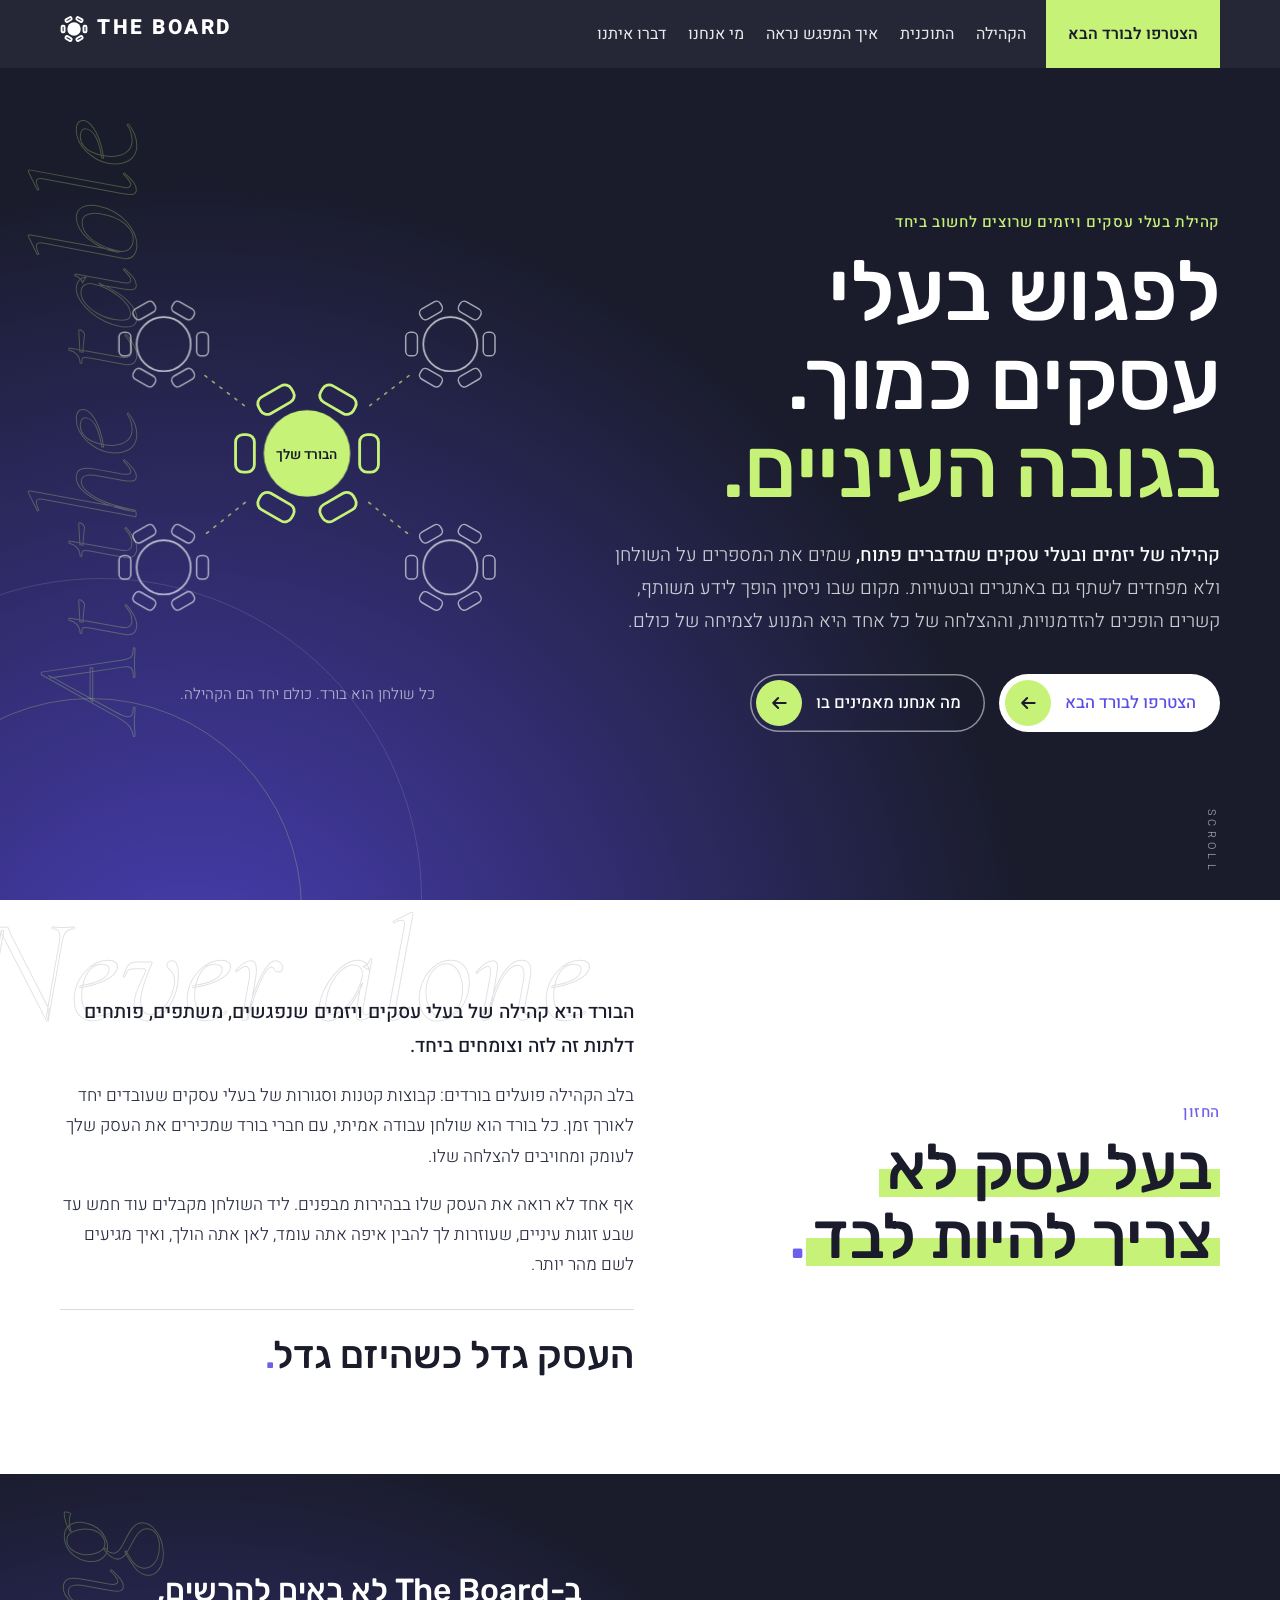
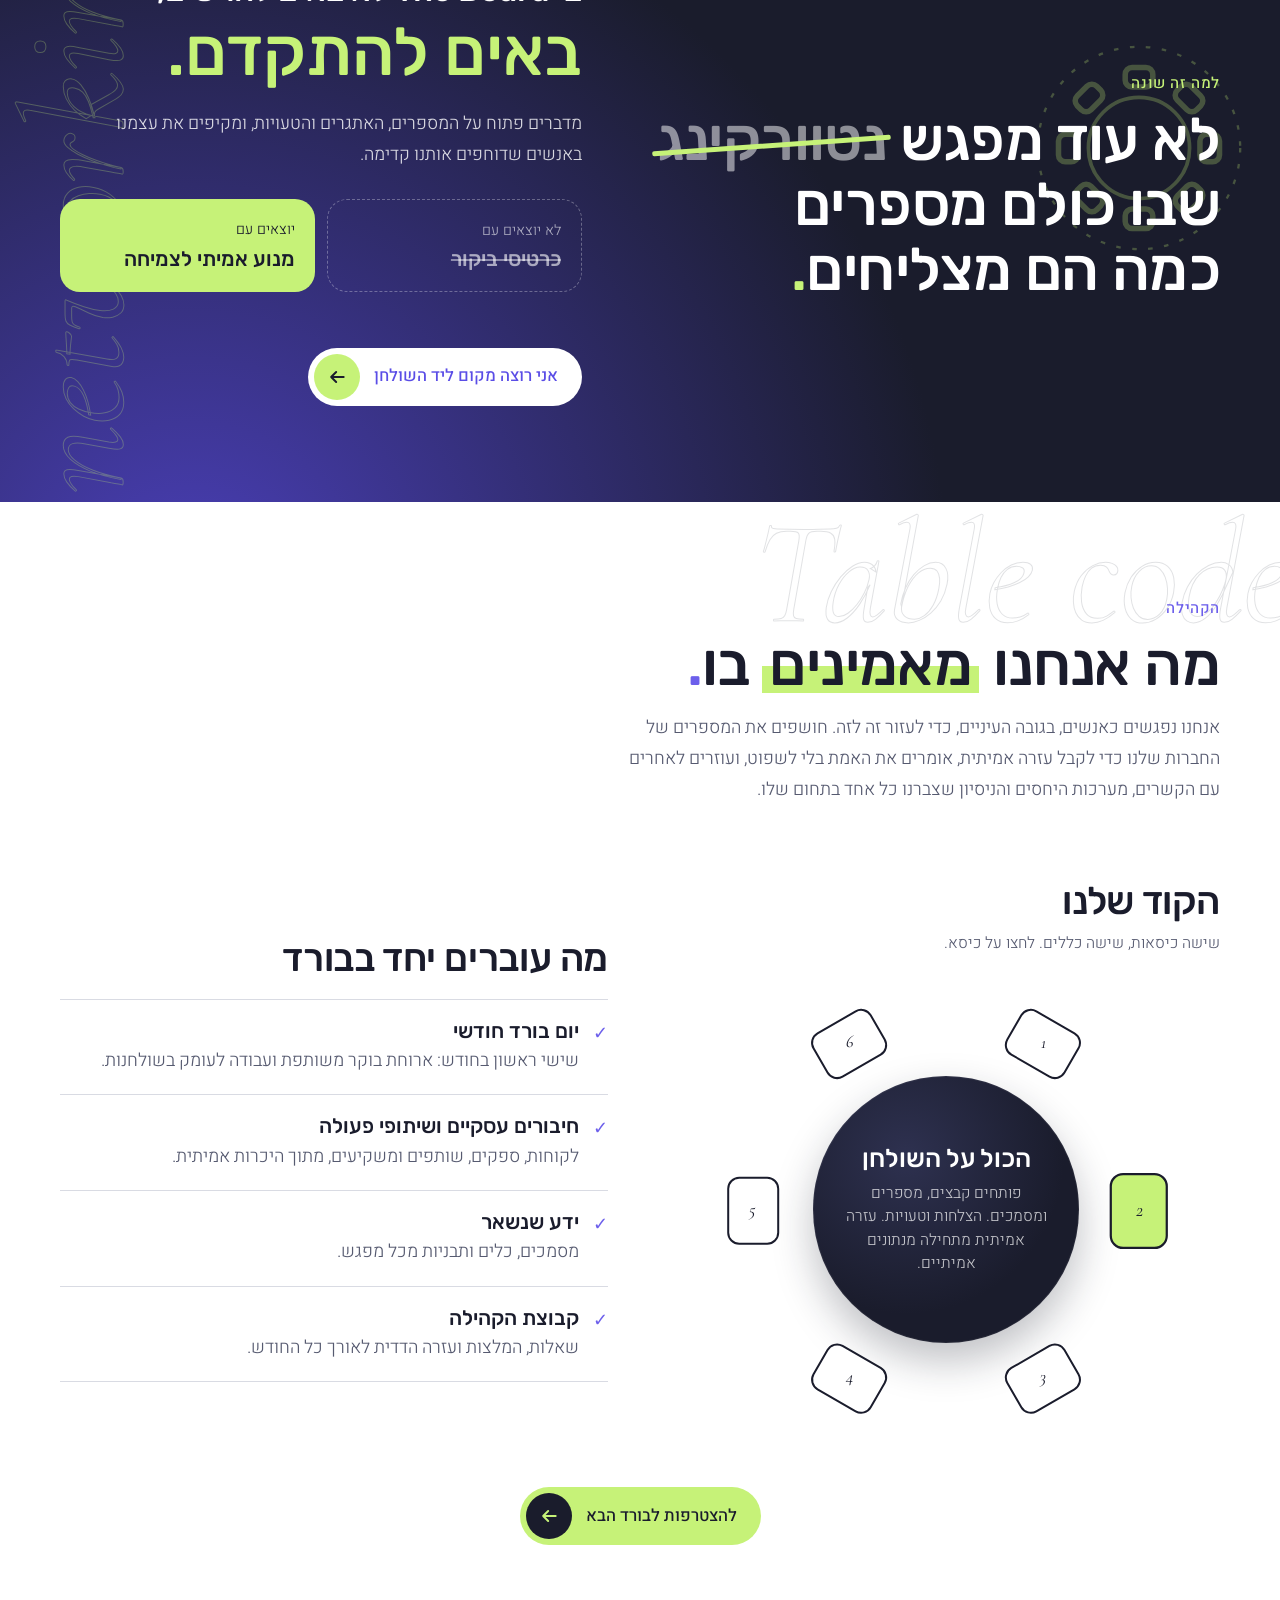
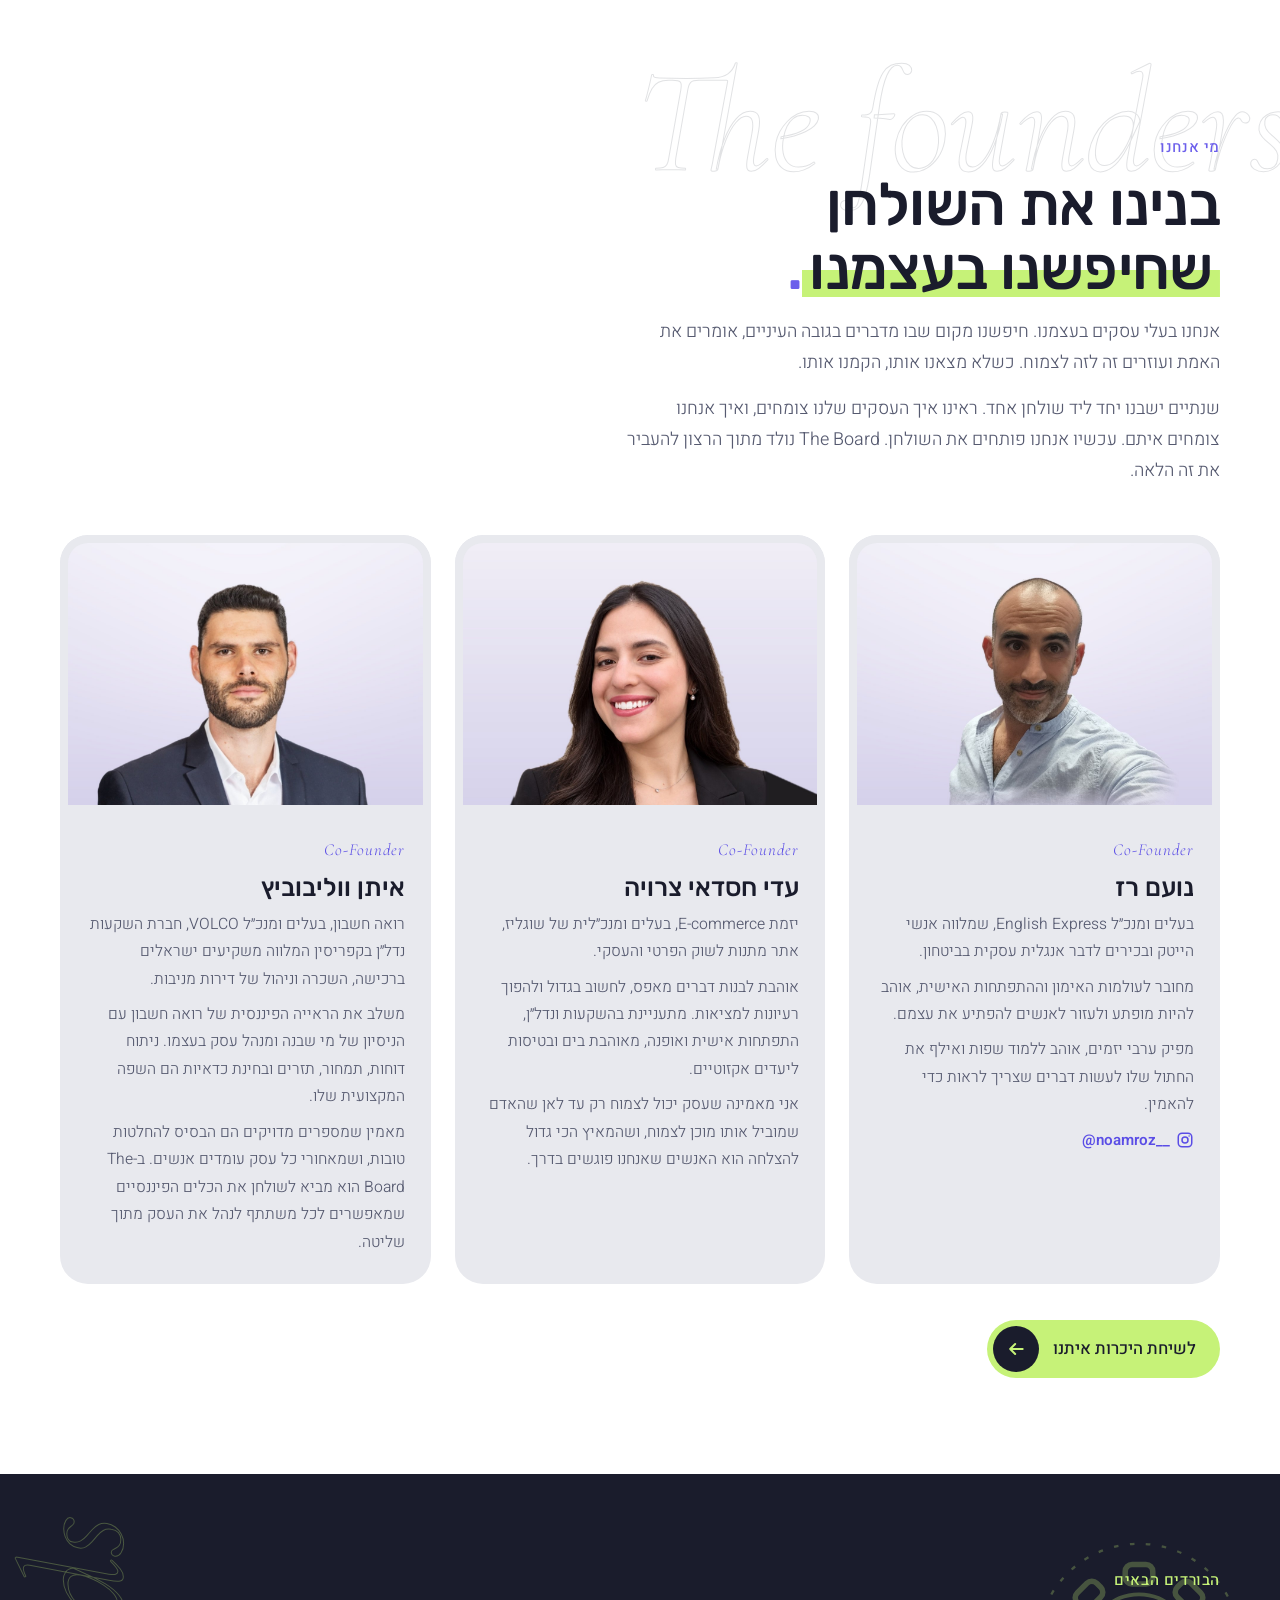
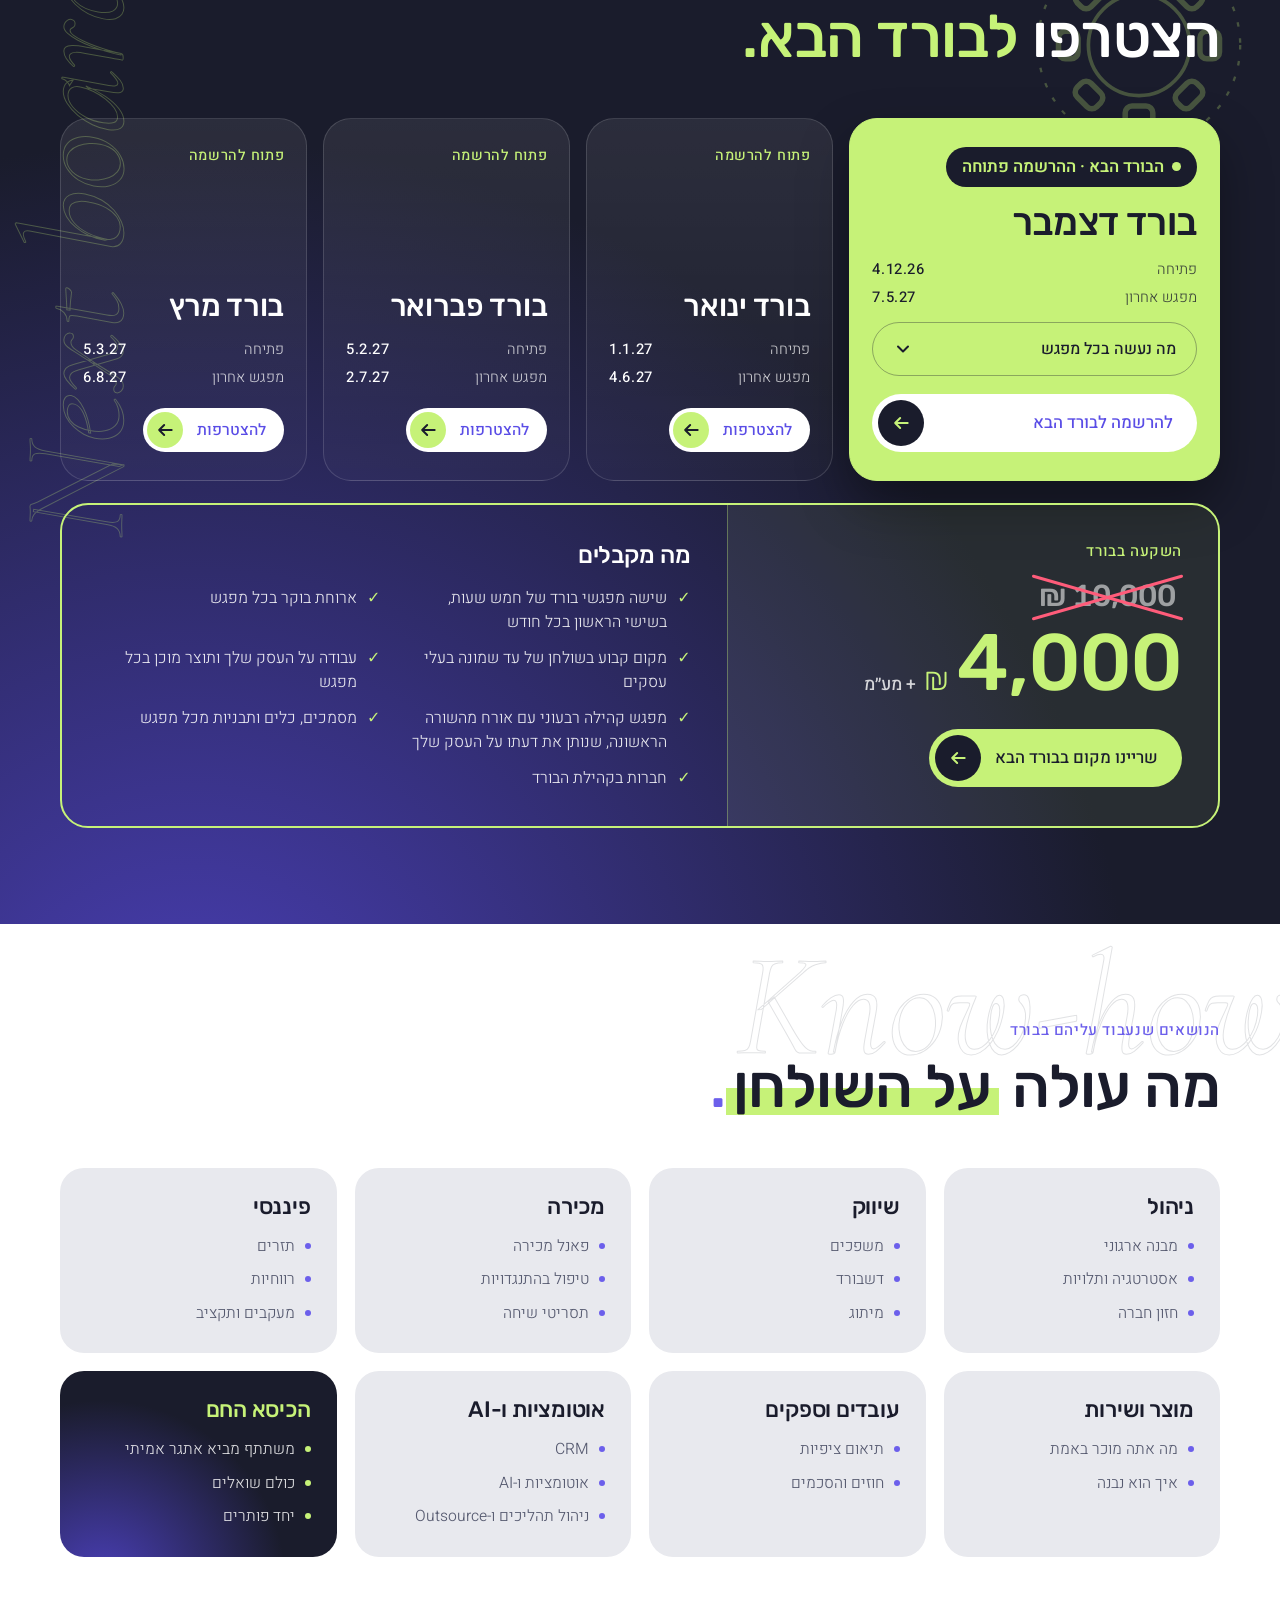
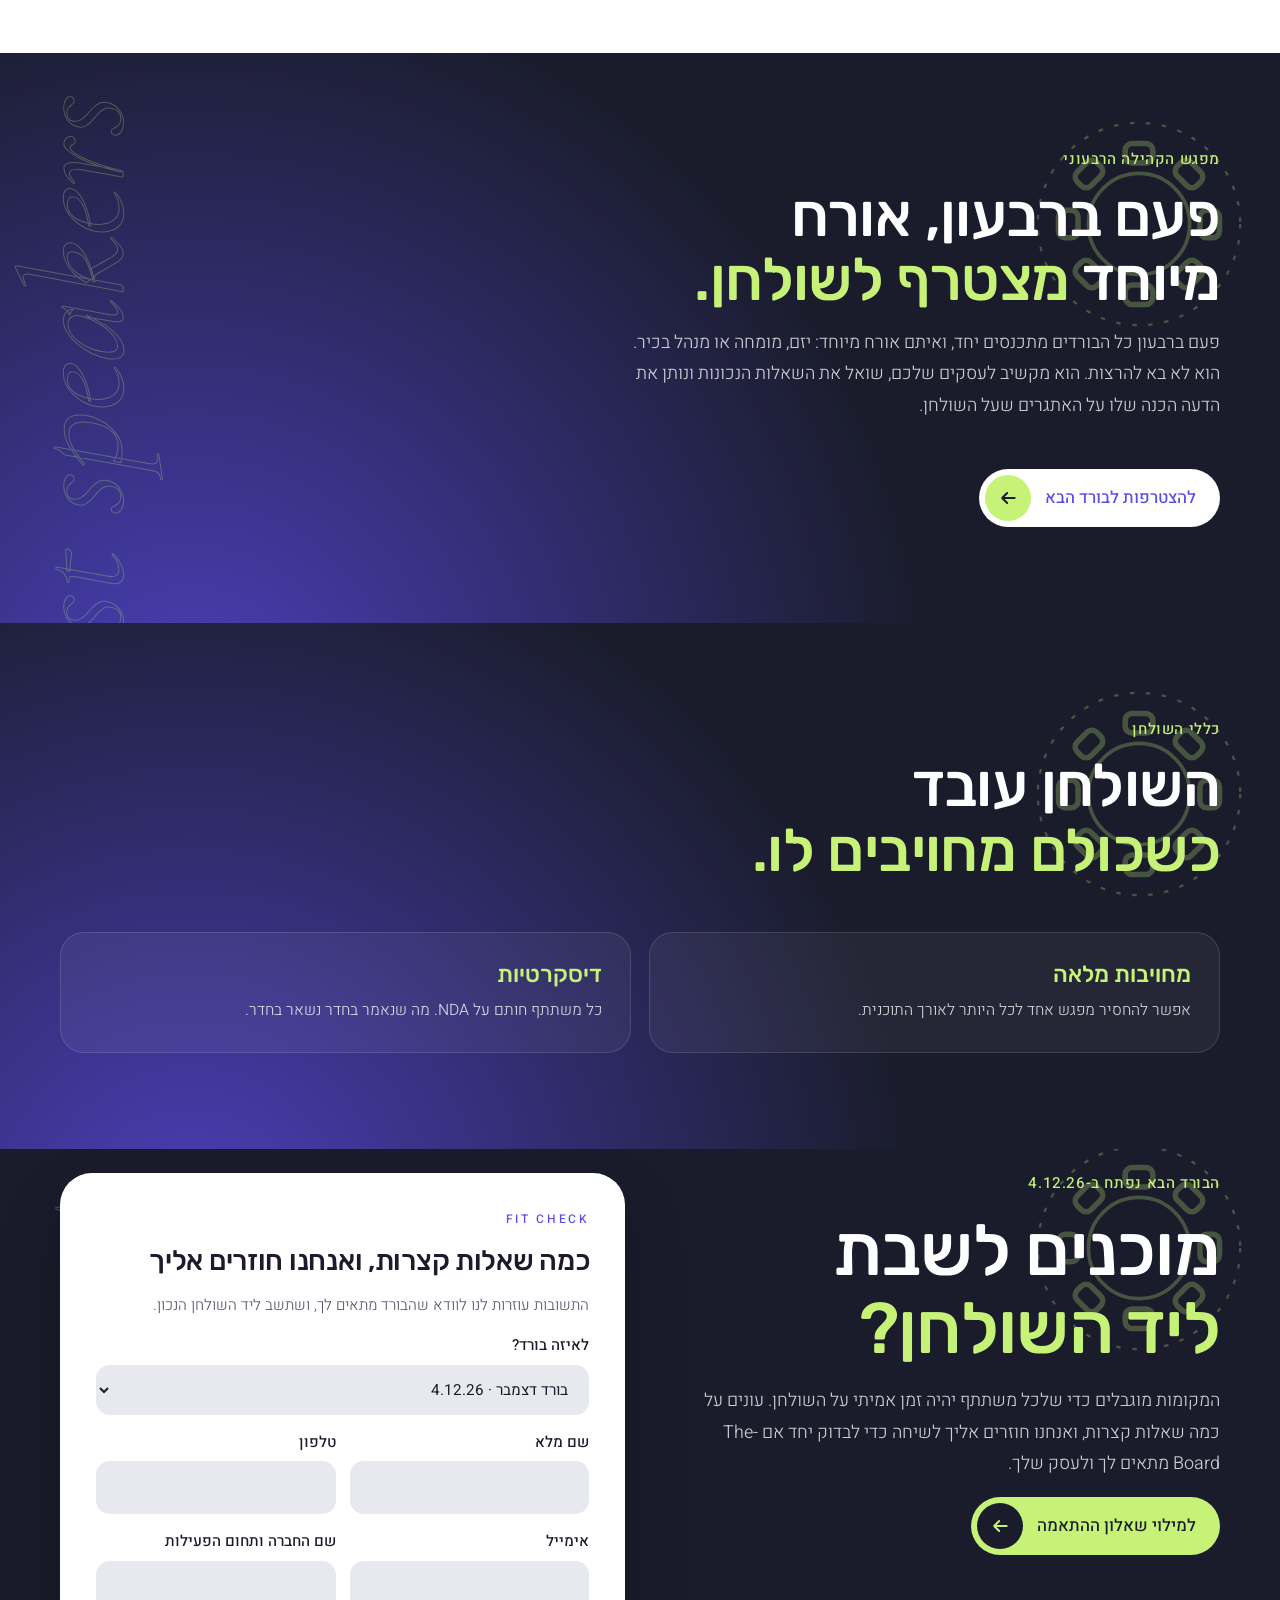
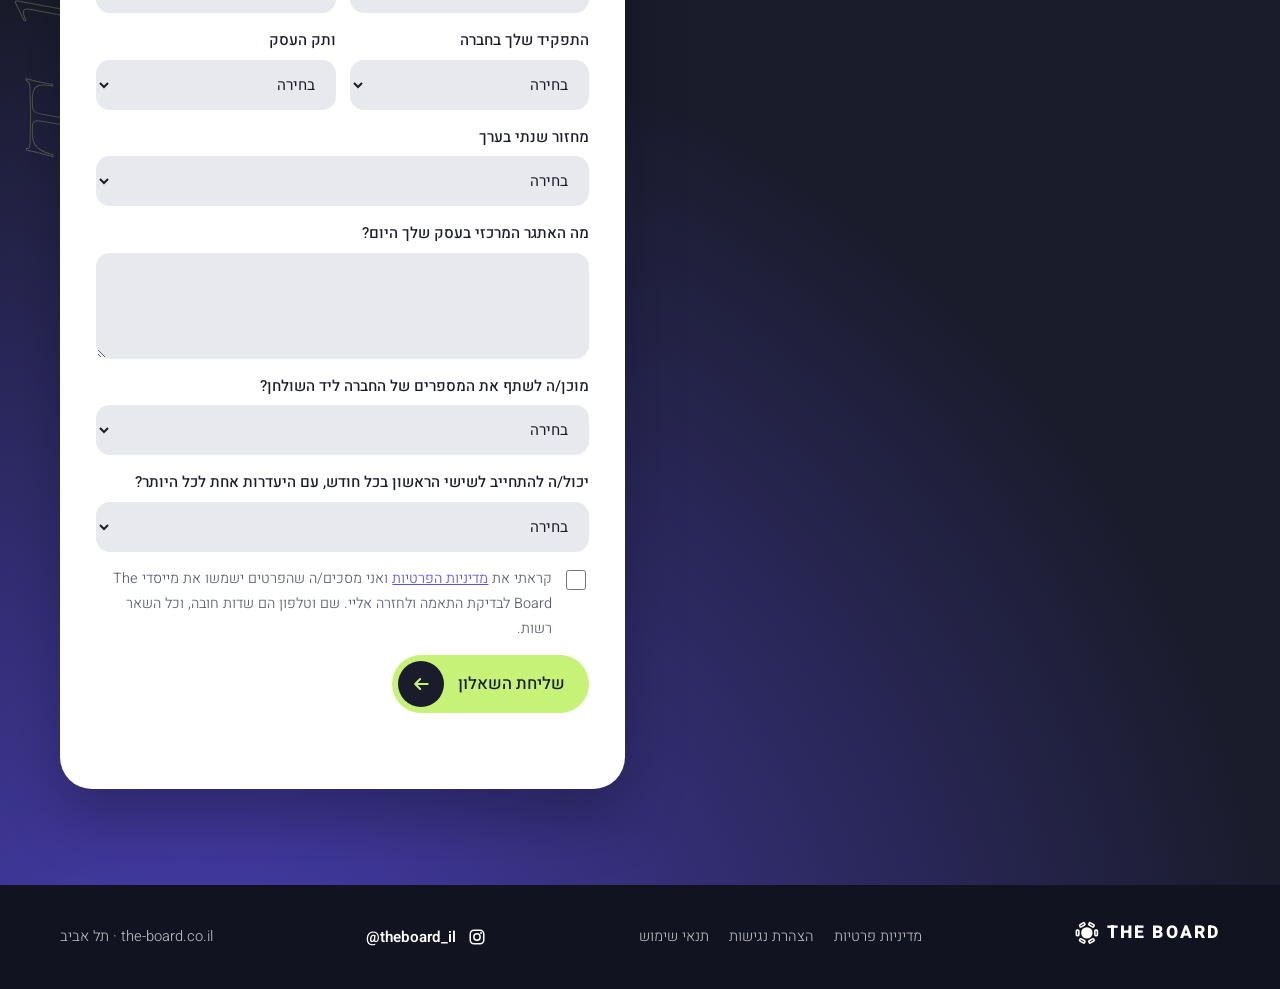
==== commit 23a7d103: "Slogan: The Board | קהילת בעלי העסקים. הבורד של העסק שלך (title, og, og-image) Co-Authored-By: Claud" ====
--- a/index.html
+++ b/index.html
@@ -3,15 +3,15 @@
 <head>
 <meta charset="utf-8">
 <meta name="viewport" content="width=device-width,initial-scale=1,viewport-fit=cover">
-<title>The Board · קהילת יזמים - הבורד של העסק שלך</title>
+<title>The Board | קהילת בעלי העסקים. הבורד של העסק שלך</title>
 <link rel="icon" href="/brand/the-board-icon-dark-bg.svg?v=3" type="image/svg+xml">
 <link rel="icon" href="/brand/favicon-32.png?v=3" sizes="32x32" type="image/png">
 <link rel="apple-touch-icon" href="/brand/apple-touch-icon.png?v=3">
 <meta property="og:type" content="website">
 <meta property="og:site_name" content="The Board">
-<meta property="og:title" content="קהילת יזמים - הבורד של העסק שלך">
+<meta property="og:title" content="The Board | קהילת בעלי העסקים. הבורד של העסק שלך">
 <meta property="og:url" content="https://the-board.co.il/">
-<meta property="og:image" content="https://the-board.co.il/brand/og-image.png?v=3">
+<meta property="og:image" content="https://the-board.co.il/brand/og-image.png?v=4">
 <meta property="og:image:width" content="1200">
 <meta property="og:image:height" content="630">
 <meta name="twitter:card" content="summary_large_image">
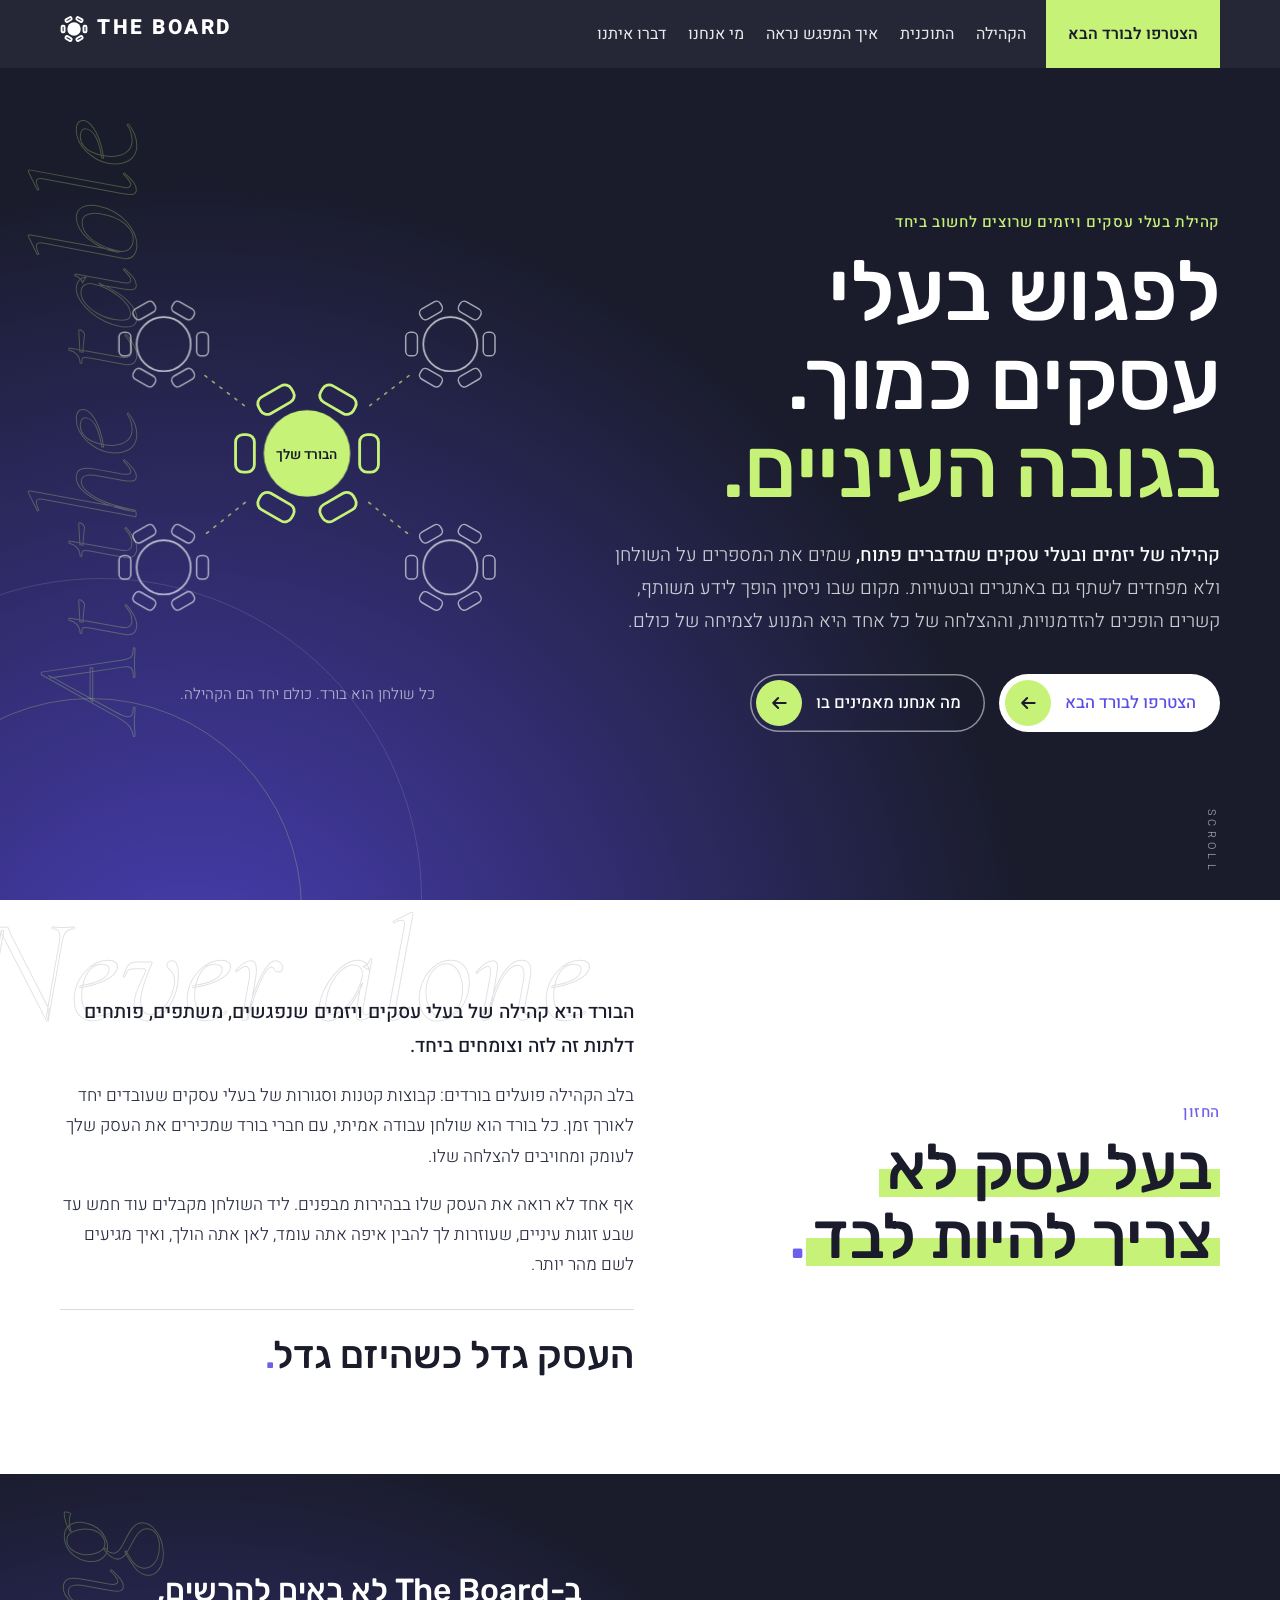
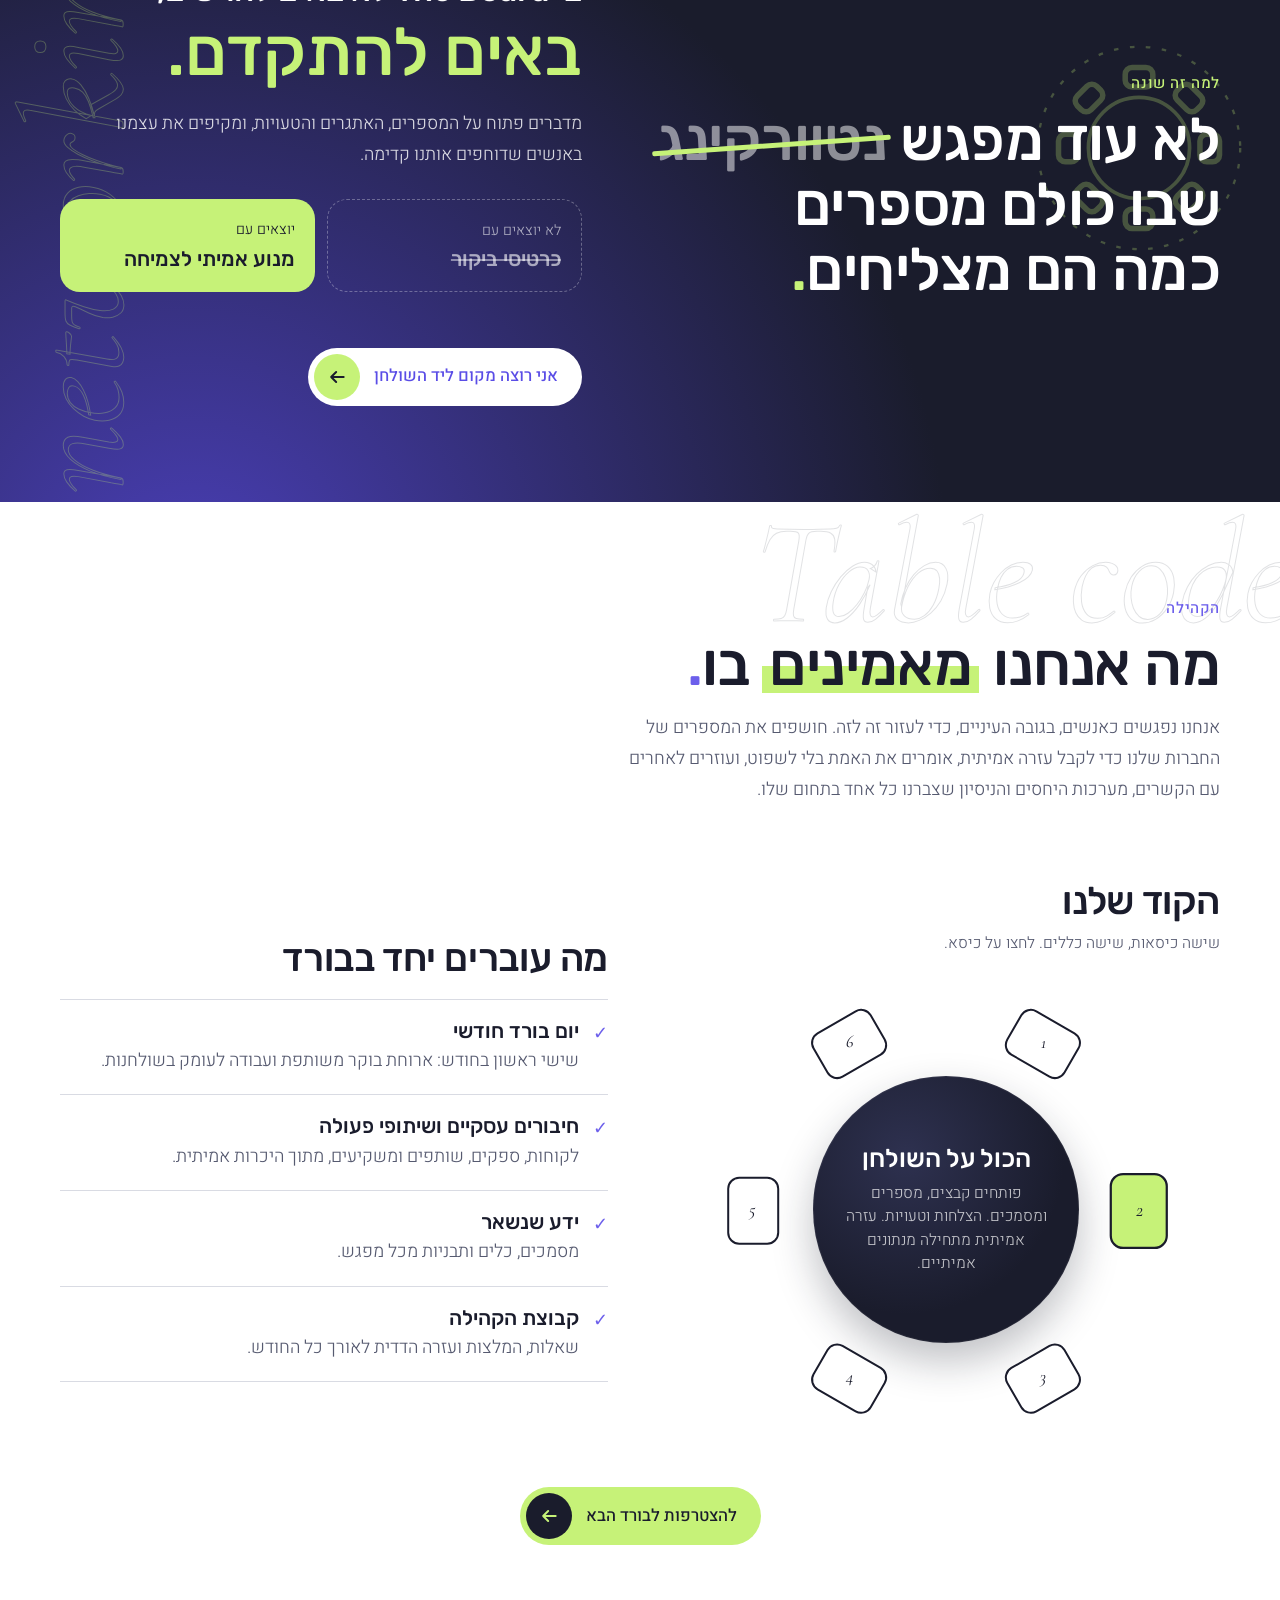
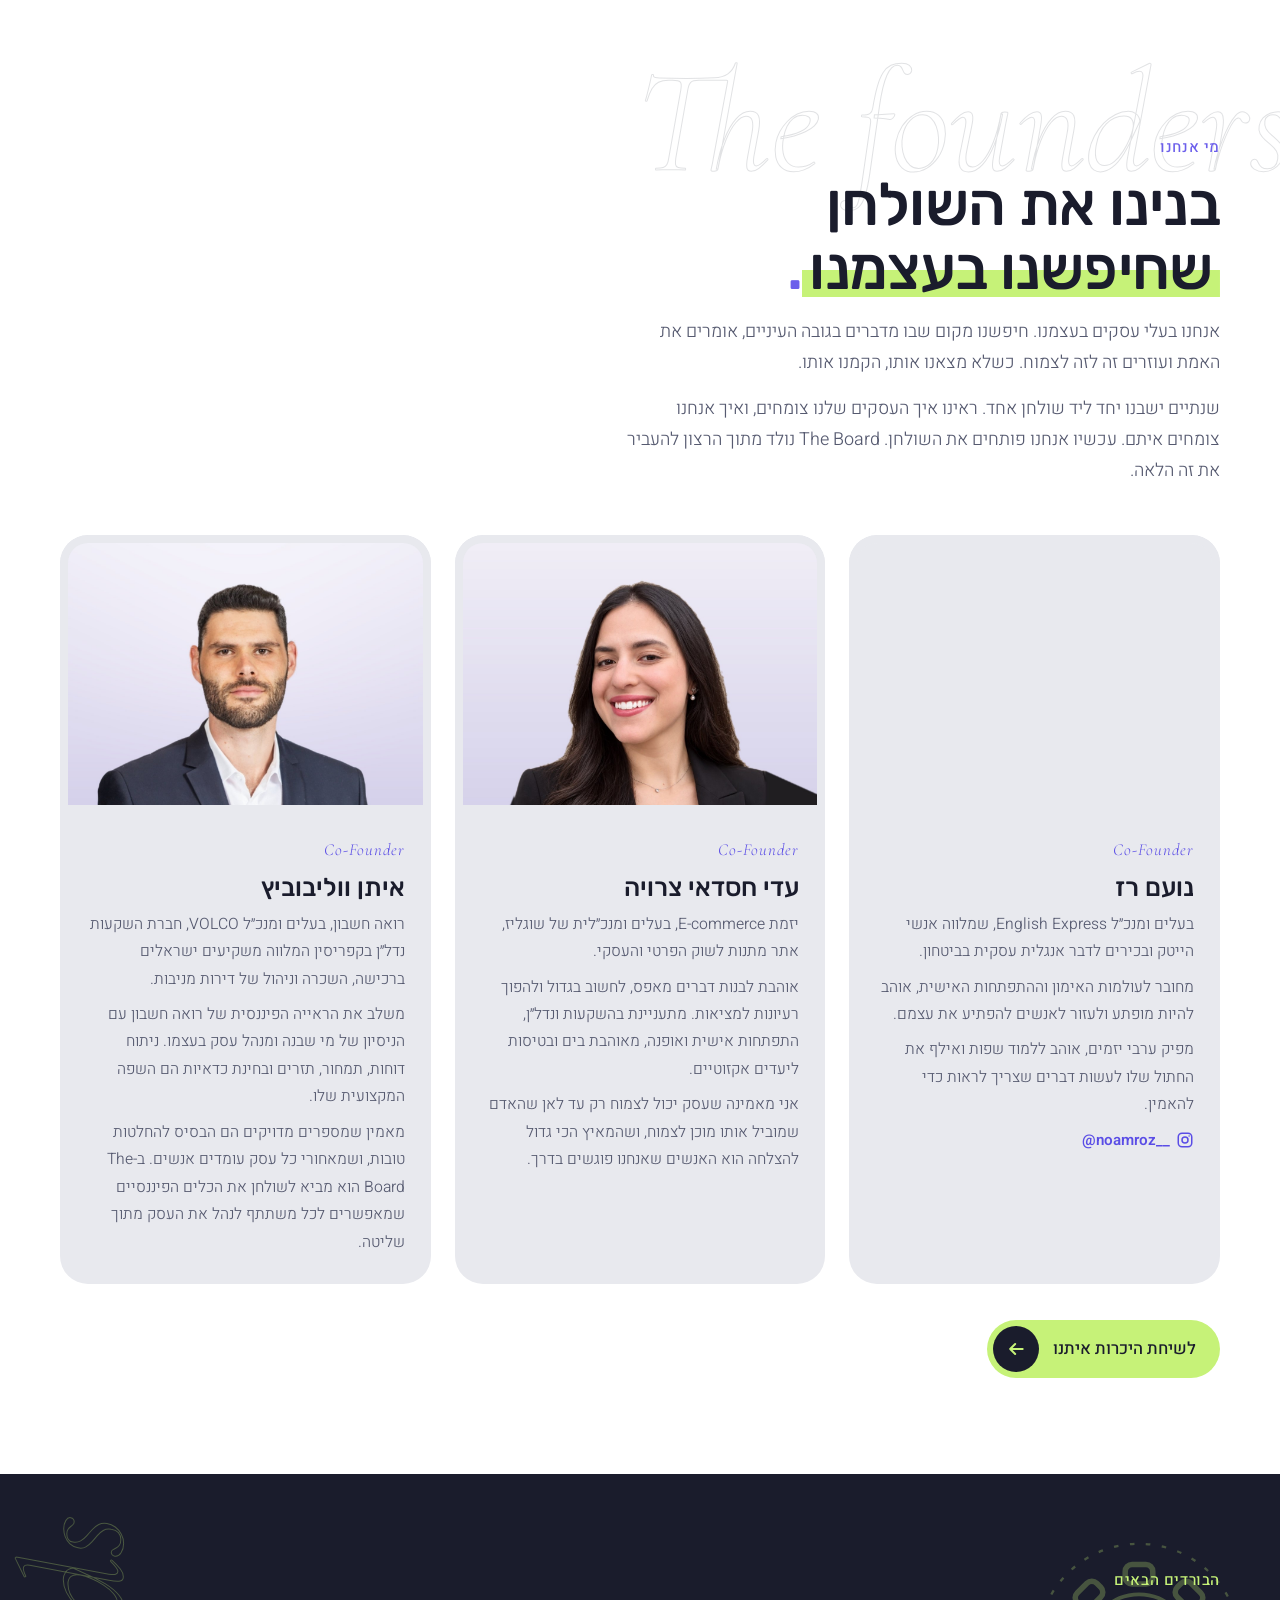
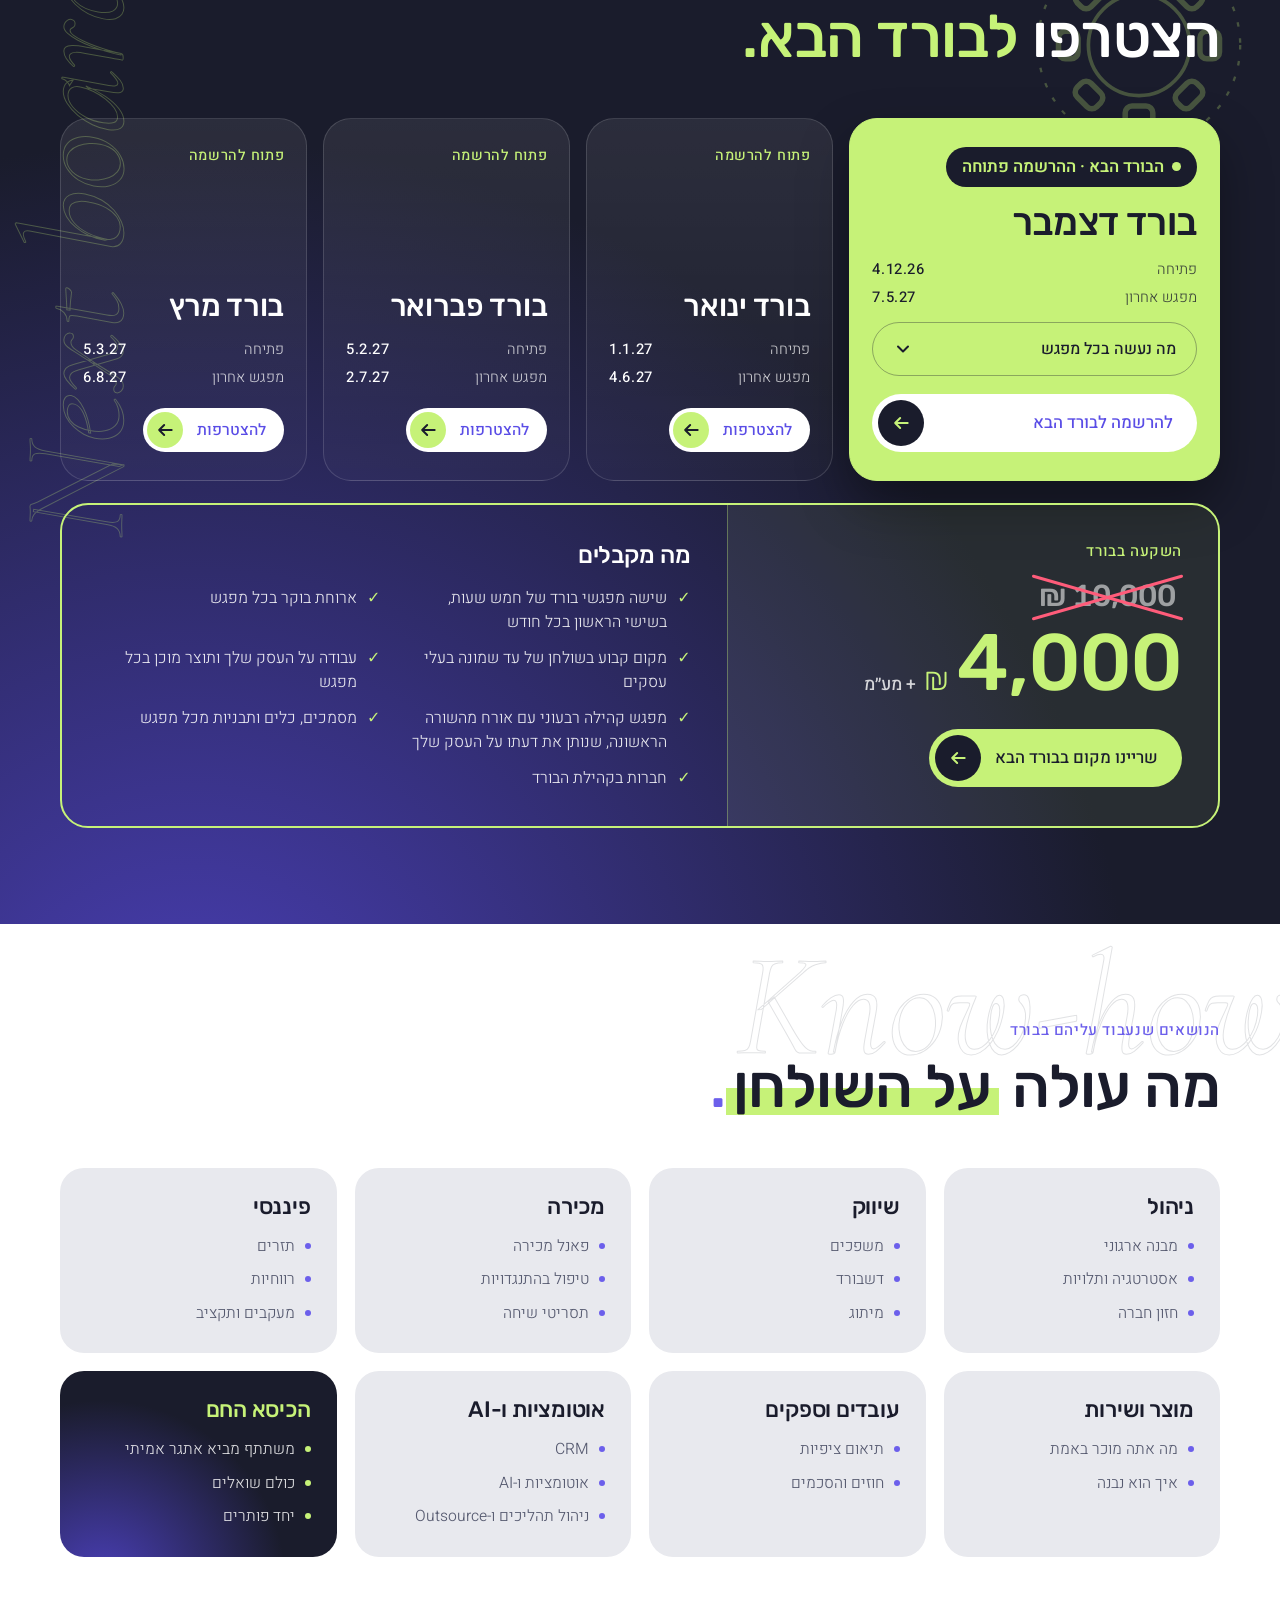
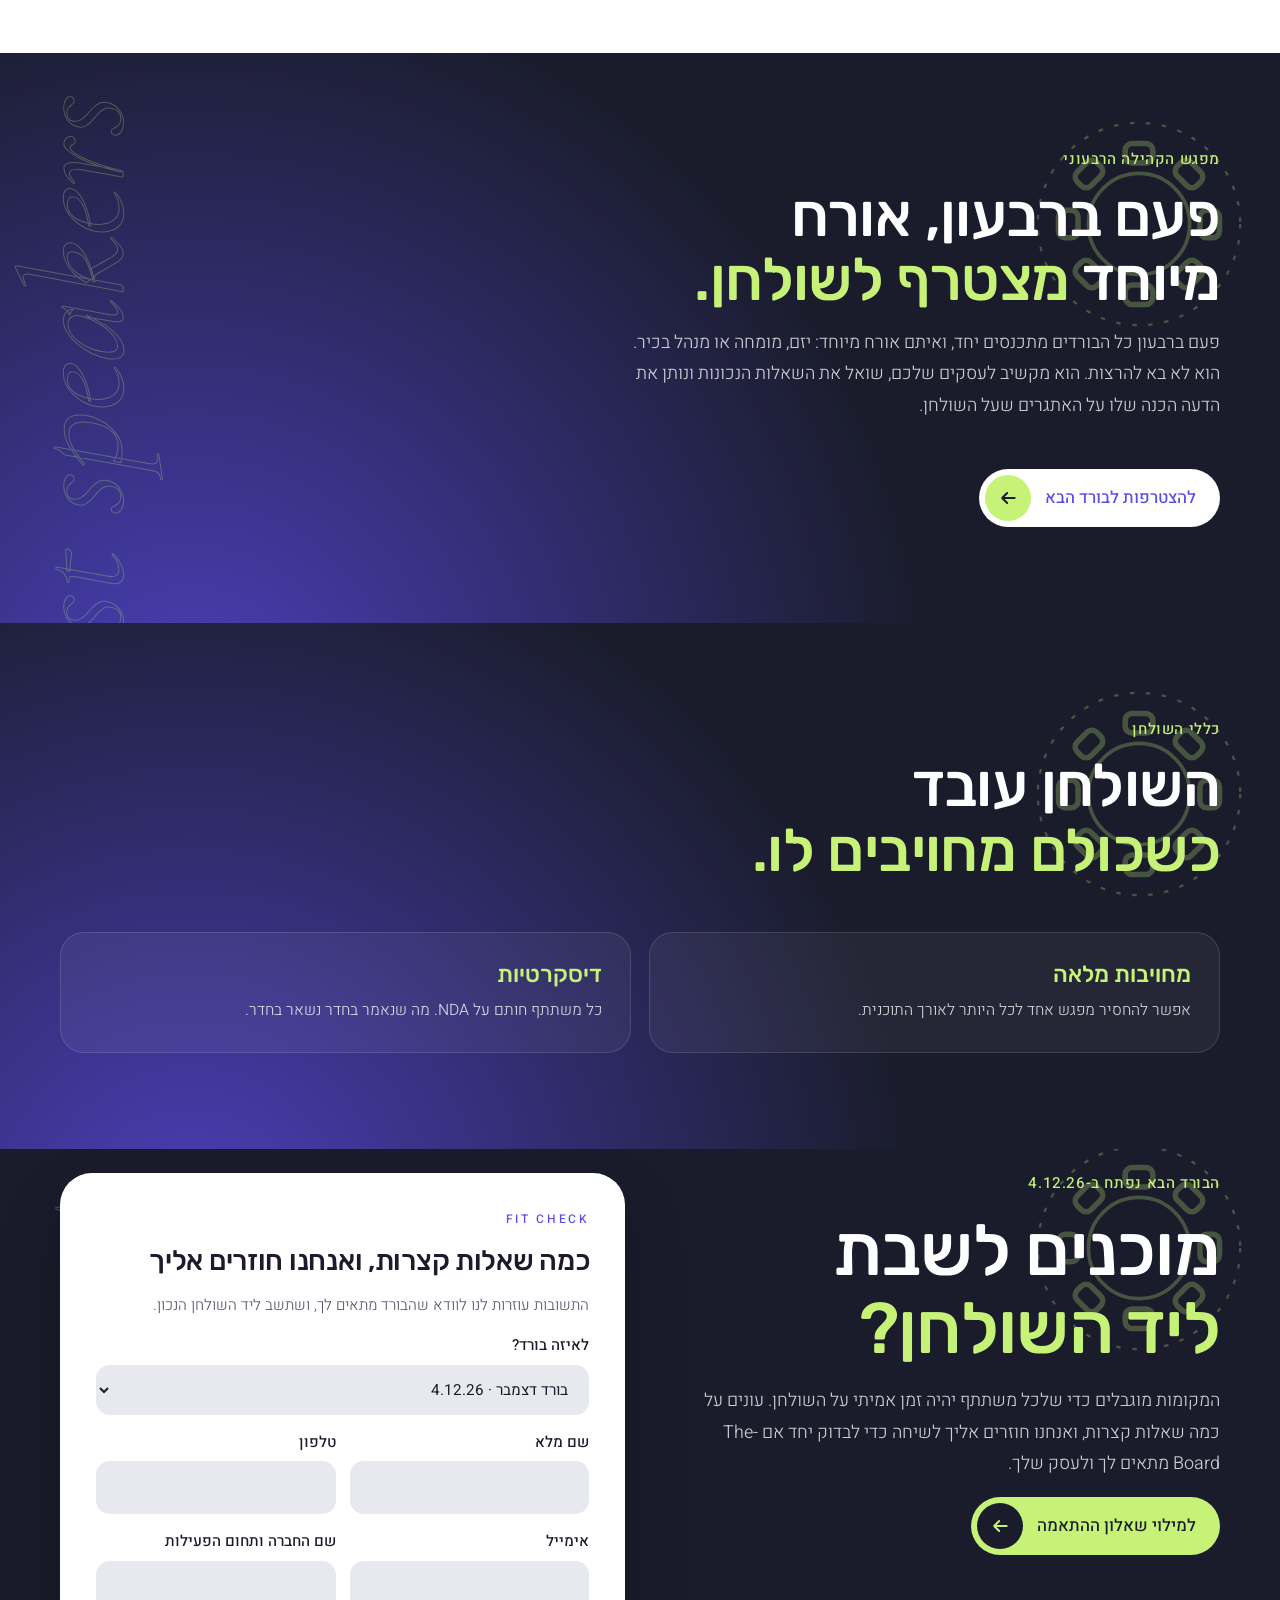
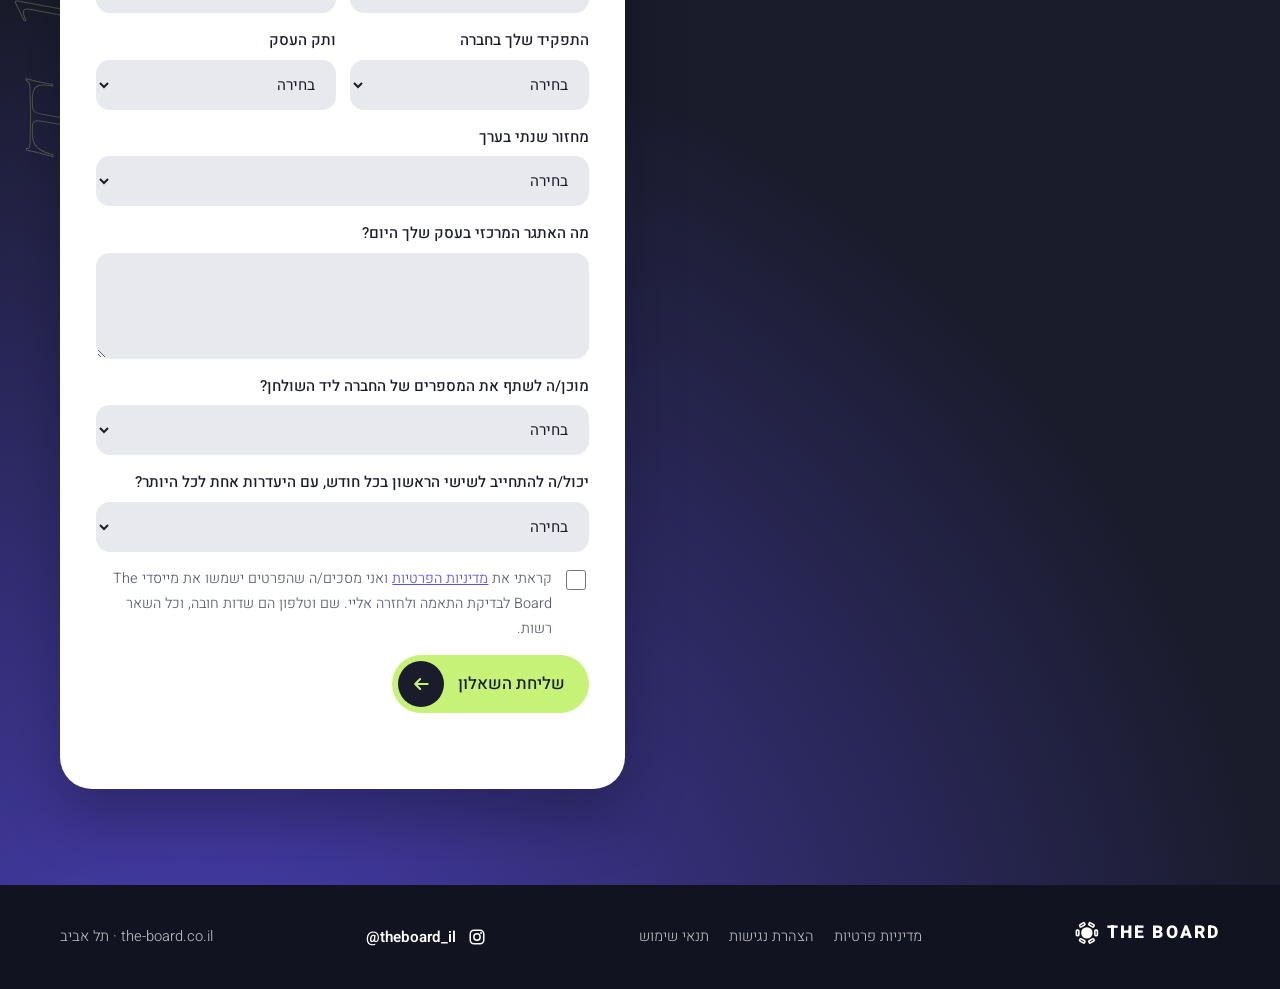
==== commit 5b5b76e3: "Link preview: og:title 'קהילת בעלי עסקים. הבורד של העסק שלך', remove og:description and meta descrip" ====
--- a/index.html
+++ b/index.html
@@ -3,20 +3,18 @@
 <head>
 <meta charset="utf-8">
 <meta name="viewport" content="width=device-width,initial-scale=1,viewport-fit=cover">
-<title>The Board | קהילת בעלי העסקים. הבורד של העסק שלך</title>
+<title>The Board | קהילה של בעלי עסקים. הבורד של העסק שלך</title>
 <link rel="icon" href="/brand/the-board-icon-dark-bg.svg?v=3" type="image/svg+xml">
 <link rel="icon" href="/brand/favicon-32.png?v=3" sizes="32x32" type="image/png">
 <link rel="apple-touch-icon" href="/brand/apple-touch-icon.png?v=3">
 <meta property="og:type" content="website">
 <meta property="og:site_name" content="The Board">
-<meta property="og:title" content="The Board | קהילת בעלי העסקים. הבורד של העסק שלך">
+<meta property="og:title" content="קהילת בעלי עסקים. הבורד של העסק שלך">
 <meta property="og:url" content="https://the-board.co.il/">
-<meta property="og:image" content="https://the-board.co.il/brand/og-image.png?v=4">
+<meta property="og:image" content="https://the-board.co.il/brand/og-image.png?v=5">
 <meta property="og:image:width" content="1200">
 <meta property="og:image:height" content="630">
 <meta name="twitter:card" content="summary_large_image">
-<meta property="og:description" content="The Board: קהילת בעלי עסקים בתל אביב שנפגשים בגובה העיניים, מניחים את המספרים על השולחן ועוזרים זה לזה לצמוח. הבורד הראשון נפתח ב-4.12.26.">
-<meta name="description" content="The Board: קהילת בעלי עסקים בתל אביב שנפגשים בגובה העיניים, מניחים את המספרים על השולחן ועוזרים זה לזה לצמוח. הבורד הראשון נפתח ב-4.12.26.">
 <link rel="preconnect" href="https://fonts.googleapis.com">
 <link rel="preconnect" href="https://fonts.gstatic.com" crossorigin>
 <link rel="stylesheet" href="https://fonts.googleapis.com/css2?family=Rubik:wght@300;400;500;600&family=Heebo:wght@300;400;500;600;700&family=Cormorant+Garamond:ital,wght@0,300;0,500;1,300&display=swap">
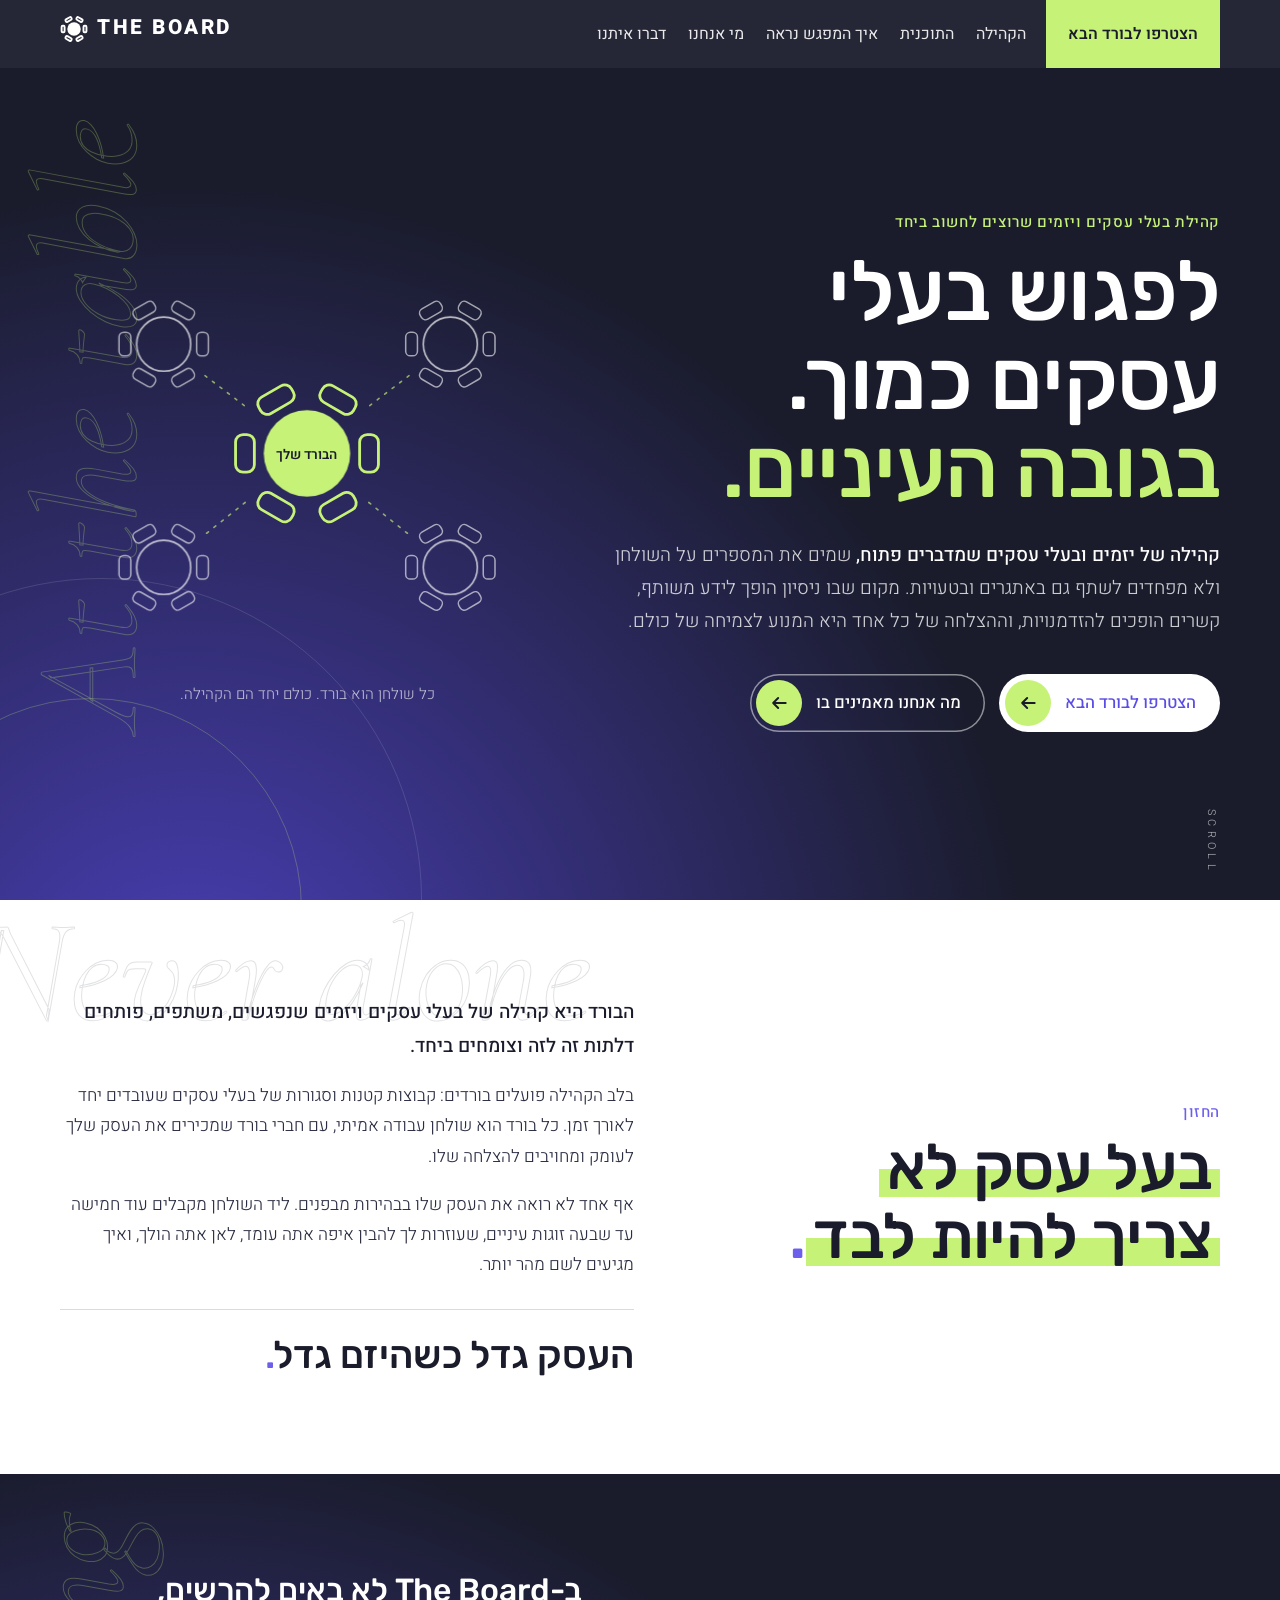
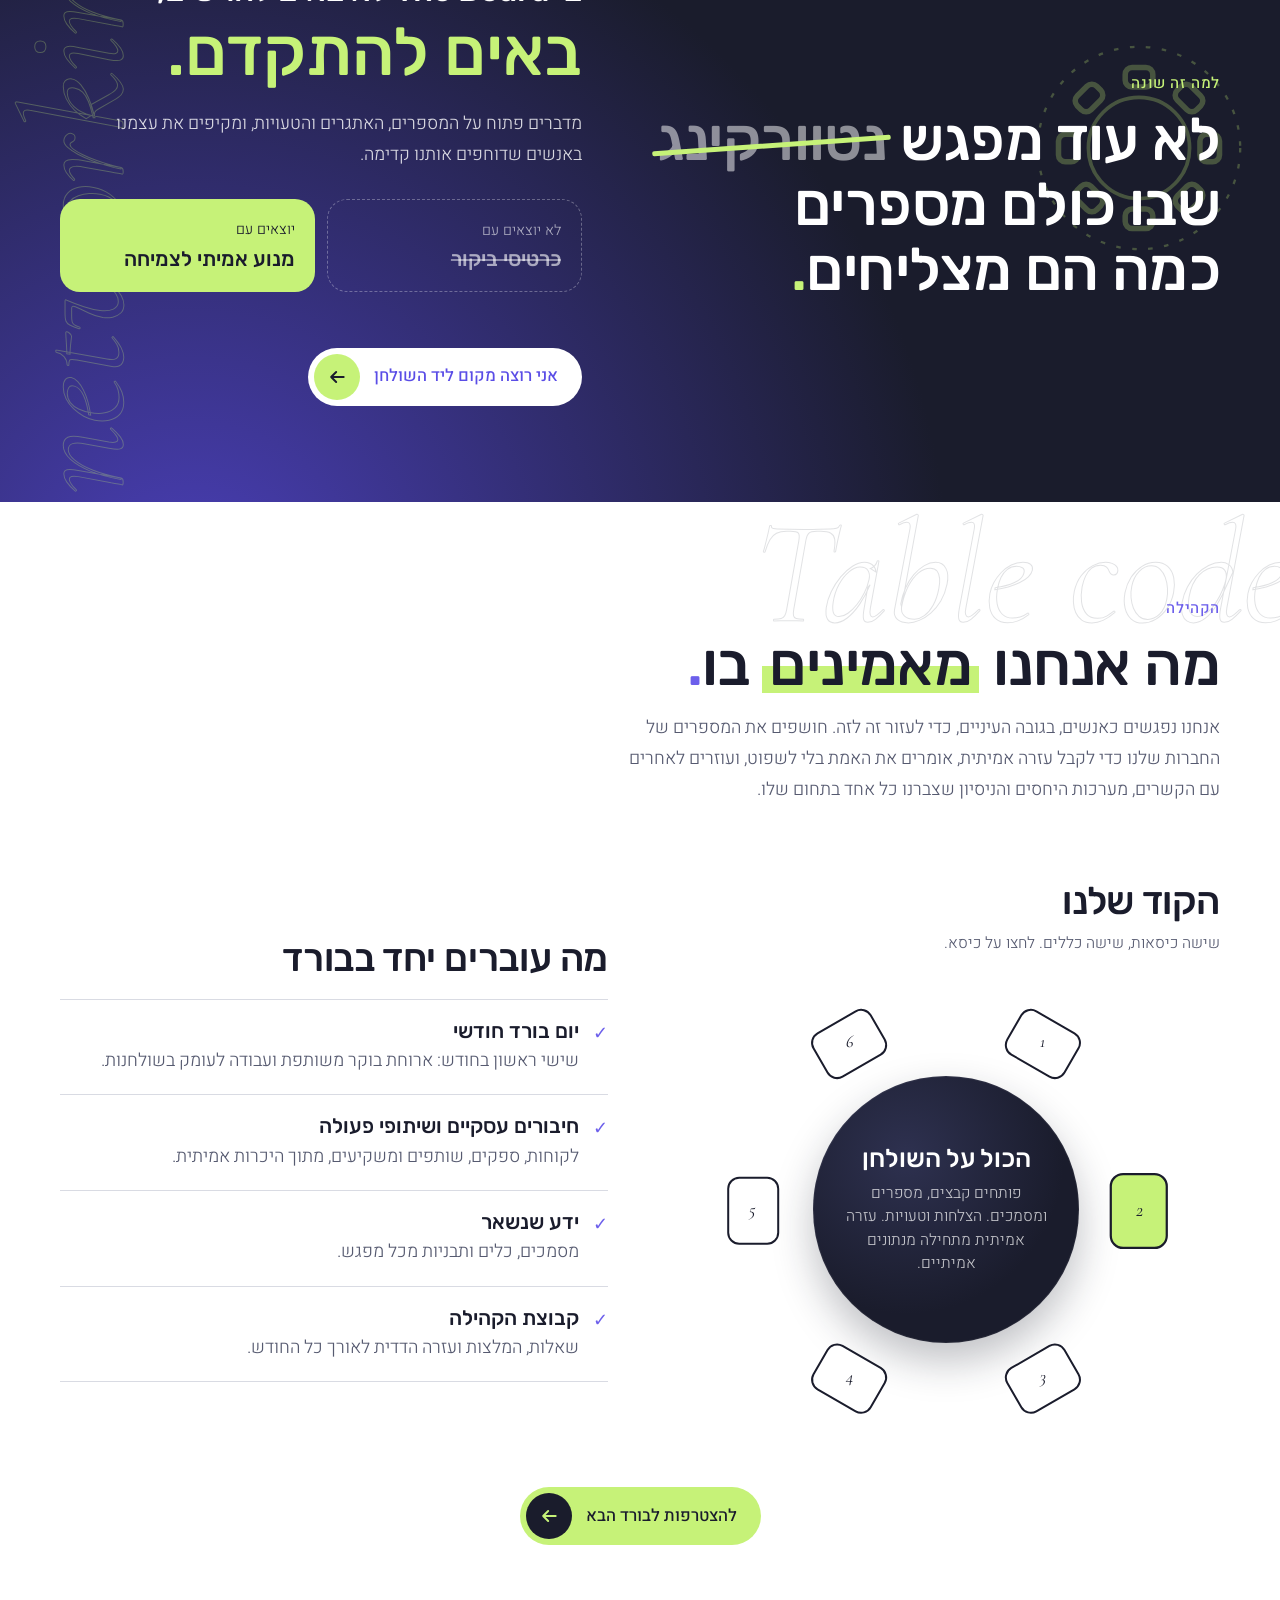
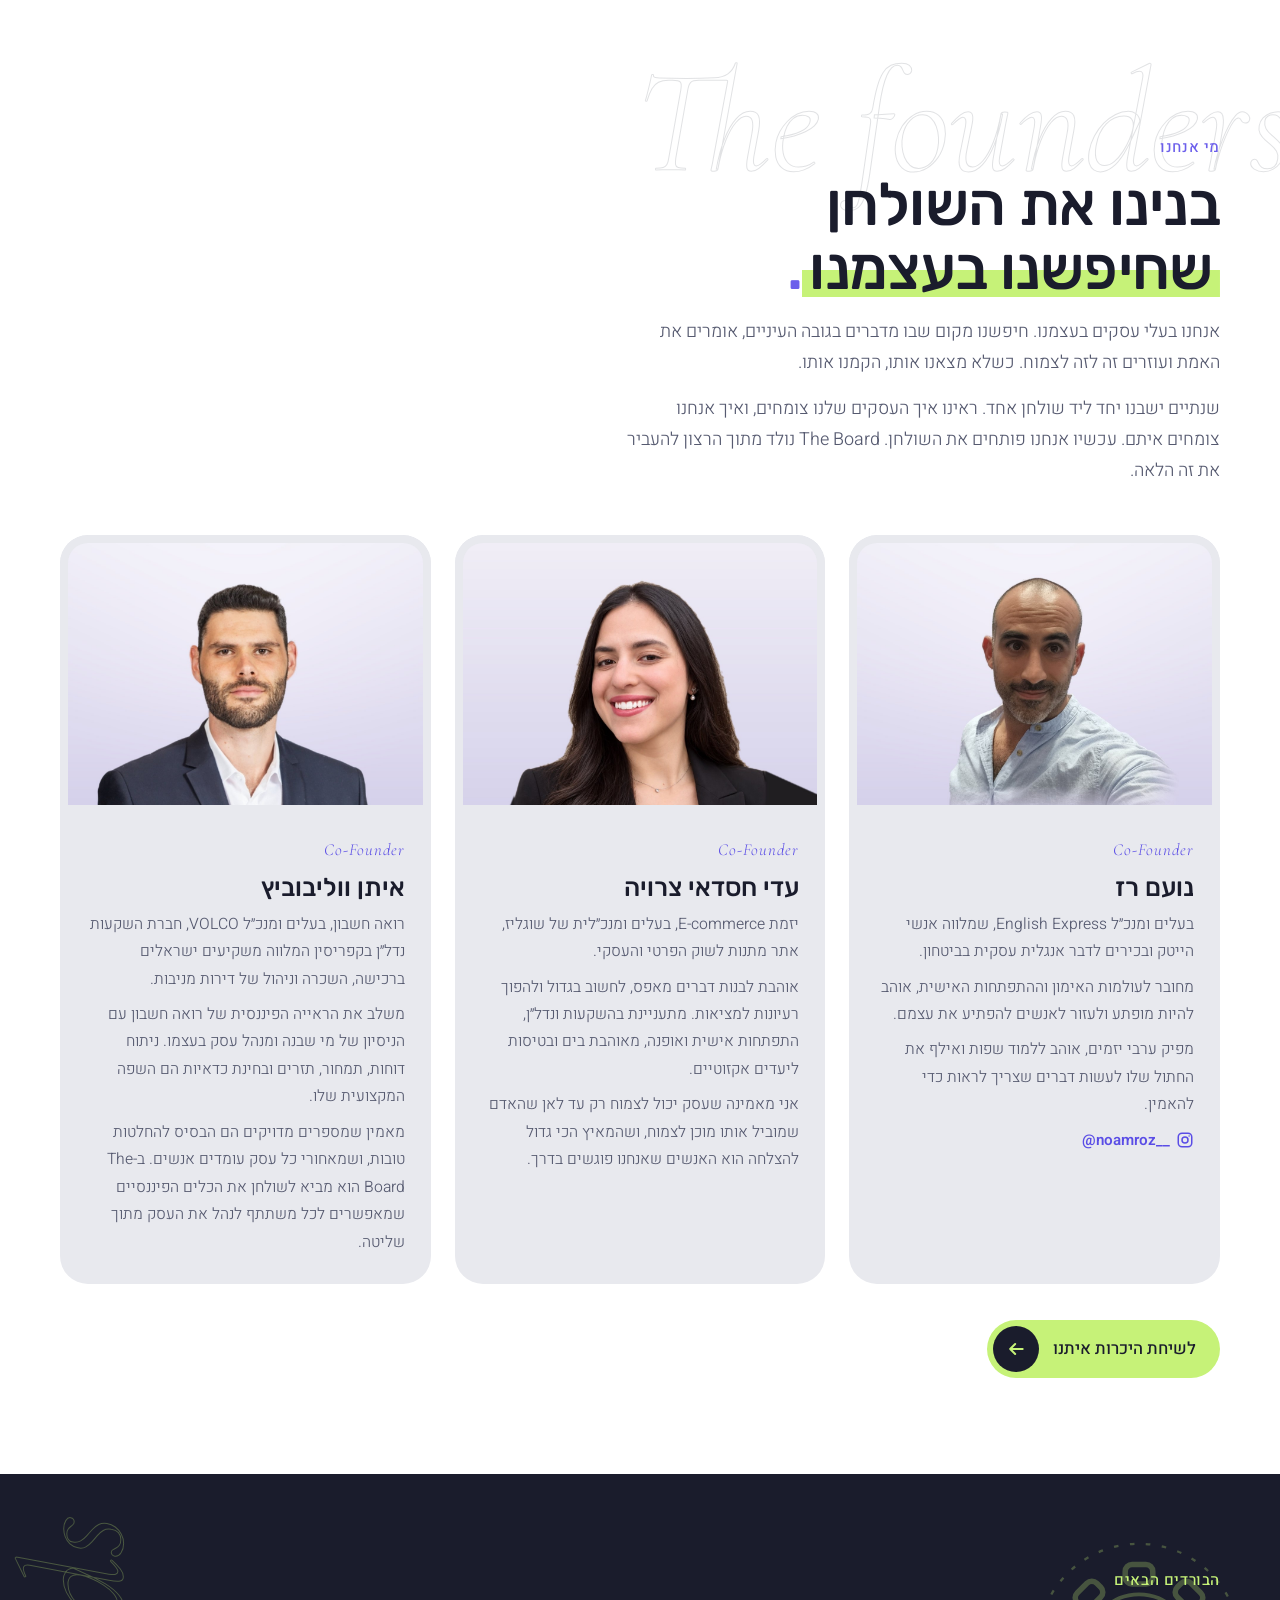
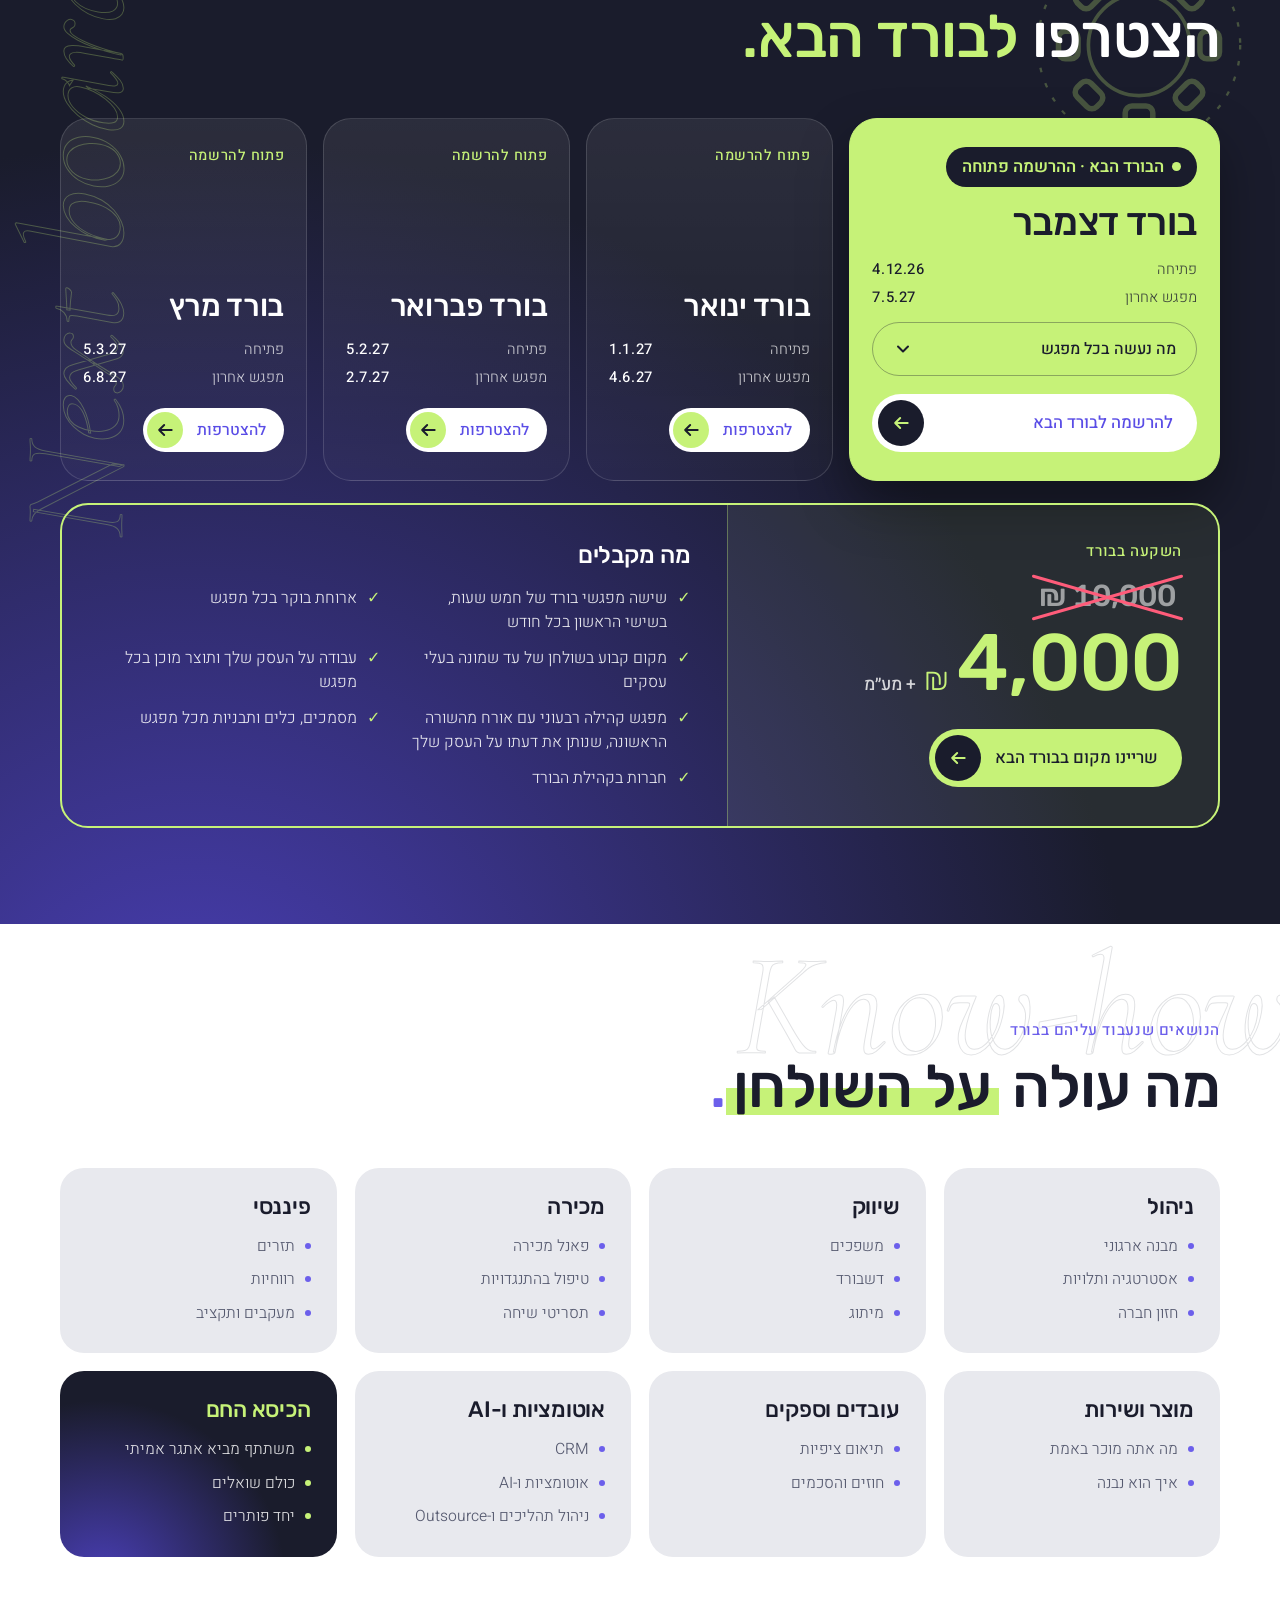
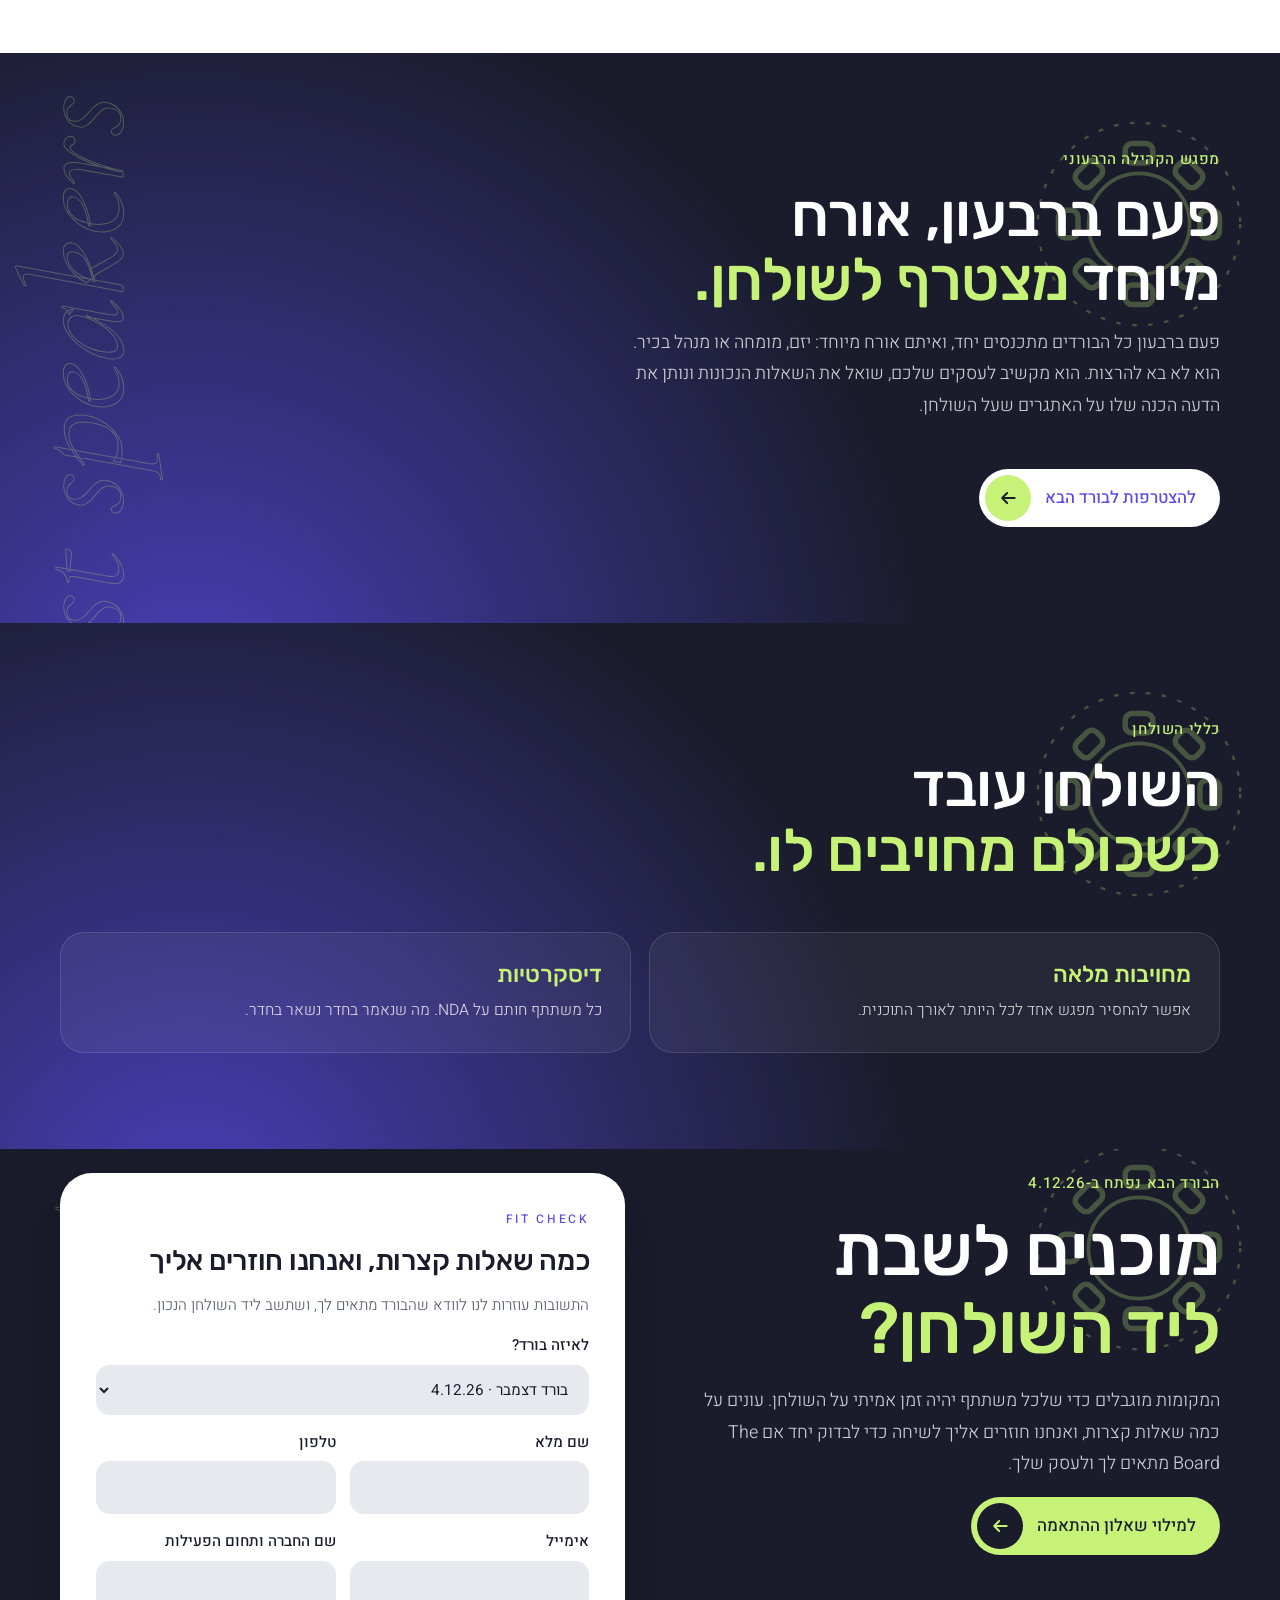
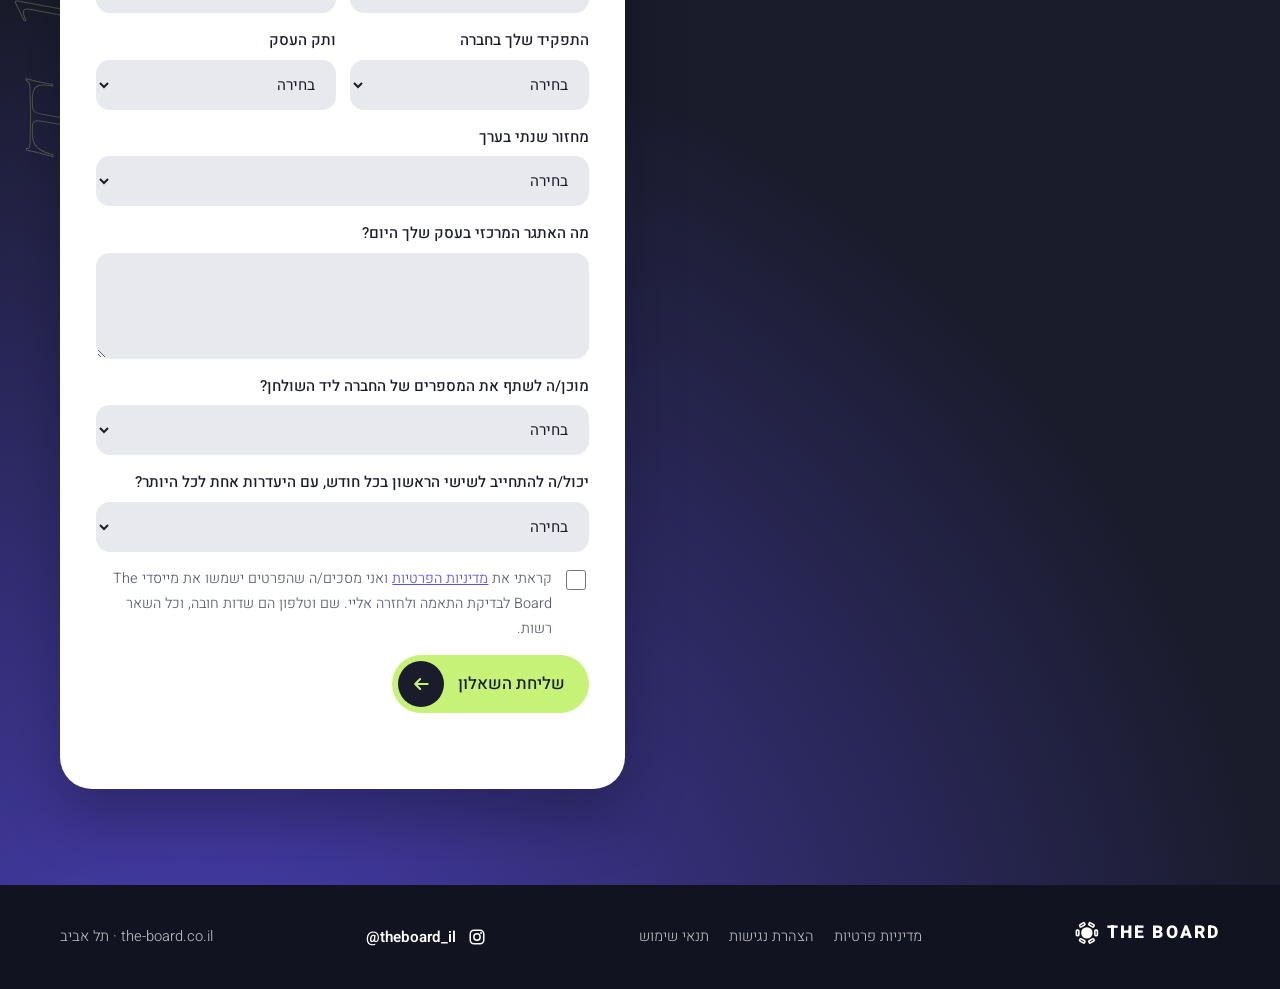
==== commit c6974069: "Copy fixes from Ethan: חמישה עד שבעה זוגות עיניים; The-Board to The Board in join section Co-Authore" ====
--- a/index.html
+++ b/index.html
@@ -520,7 +520,7 @@
     <div class="vision-body reveal">
       <p>הבורד היא קהילה של בעלי עסקים ויזמים שנפגשים, משתפים, פותחים דלתות זה לזה וצומחים ביחד.</p>
       <p>בלב הקהילה פועלים בורדים: קבוצות קטנות וסגורות של בעלי עסקים שעובדים יחד לאורך זמן. כל בורד הוא שולחן עבודה אמיתי, עם חברי בורד שמכירים את העסק שלך לעומק ומחויבים להצלחה שלו.</p>
-      <p>אף אחד לא רואה את העסק שלו בבהירות מבפנים. ליד השולחן מקבלים עוד חמש עד שבע זוגות עיניים, שעוזרות לך להבין איפה אתה עומד, לאן אתה הולך, ואיך מגיעים לשם מהר יותר.</p>
+      <p>אף אחד לא רואה את העסק שלו בבהירות מבפנים. ליד השולחן מקבלים עוד חמישה עד שבעה זוגות עיניים, שעוזרות לך להבין איפה אתה עומד, לאן אתה הולך, ואיך מגיעים לשם מהר יותר.</p>
       <p class="vision-close">העסק גדל כשהיזם גדל<span class="dot">.</span></p>
     </div>
   </div>
@@ -708,7 +708,7 @@
     <div class="join-head" style="display:grid;gap:18px;align-content:start">
       <p class="kicker">הבורד הבא נפתח ב-4.12.26</p>
       <h2 style="font-size:clamp(2.6rem,1.6rem + 3.6vw,4.8rem)">מוכנים לשבת <span class="lit">ליד השולחן</span><span class="dot">?</span></h2>
-      <p class="lead">המקומות מוגבלים כדי שלכל משתתף יהיה זמן אמיתי על השולחן. עונים על כמה שאלות קצרות, ואנחנו חוזרים אליך לשיחה כדי לבדוק יחד אם The-Board מתאים לך ולעסק שלך.</p>
+      <p class="lead">המקומות מוגבלים כדי שלכל משתתף יהיה זמן אמיתי על השולחן. עונים על כמה שאלות קצרות, ואנחנו חוזרים אליך לשיחה כדי לבדוק יחד אם The Board מתאים לך ולעסק שלך.</p>
       <div><a class="btn gold" href="#fit">למילוי שאלון ההתאמה<span class="arr"><svg><use href="#arr"/></svg></span></a></div>
     </div>
     <form class="cta-box" id="joinForm" novalidate>
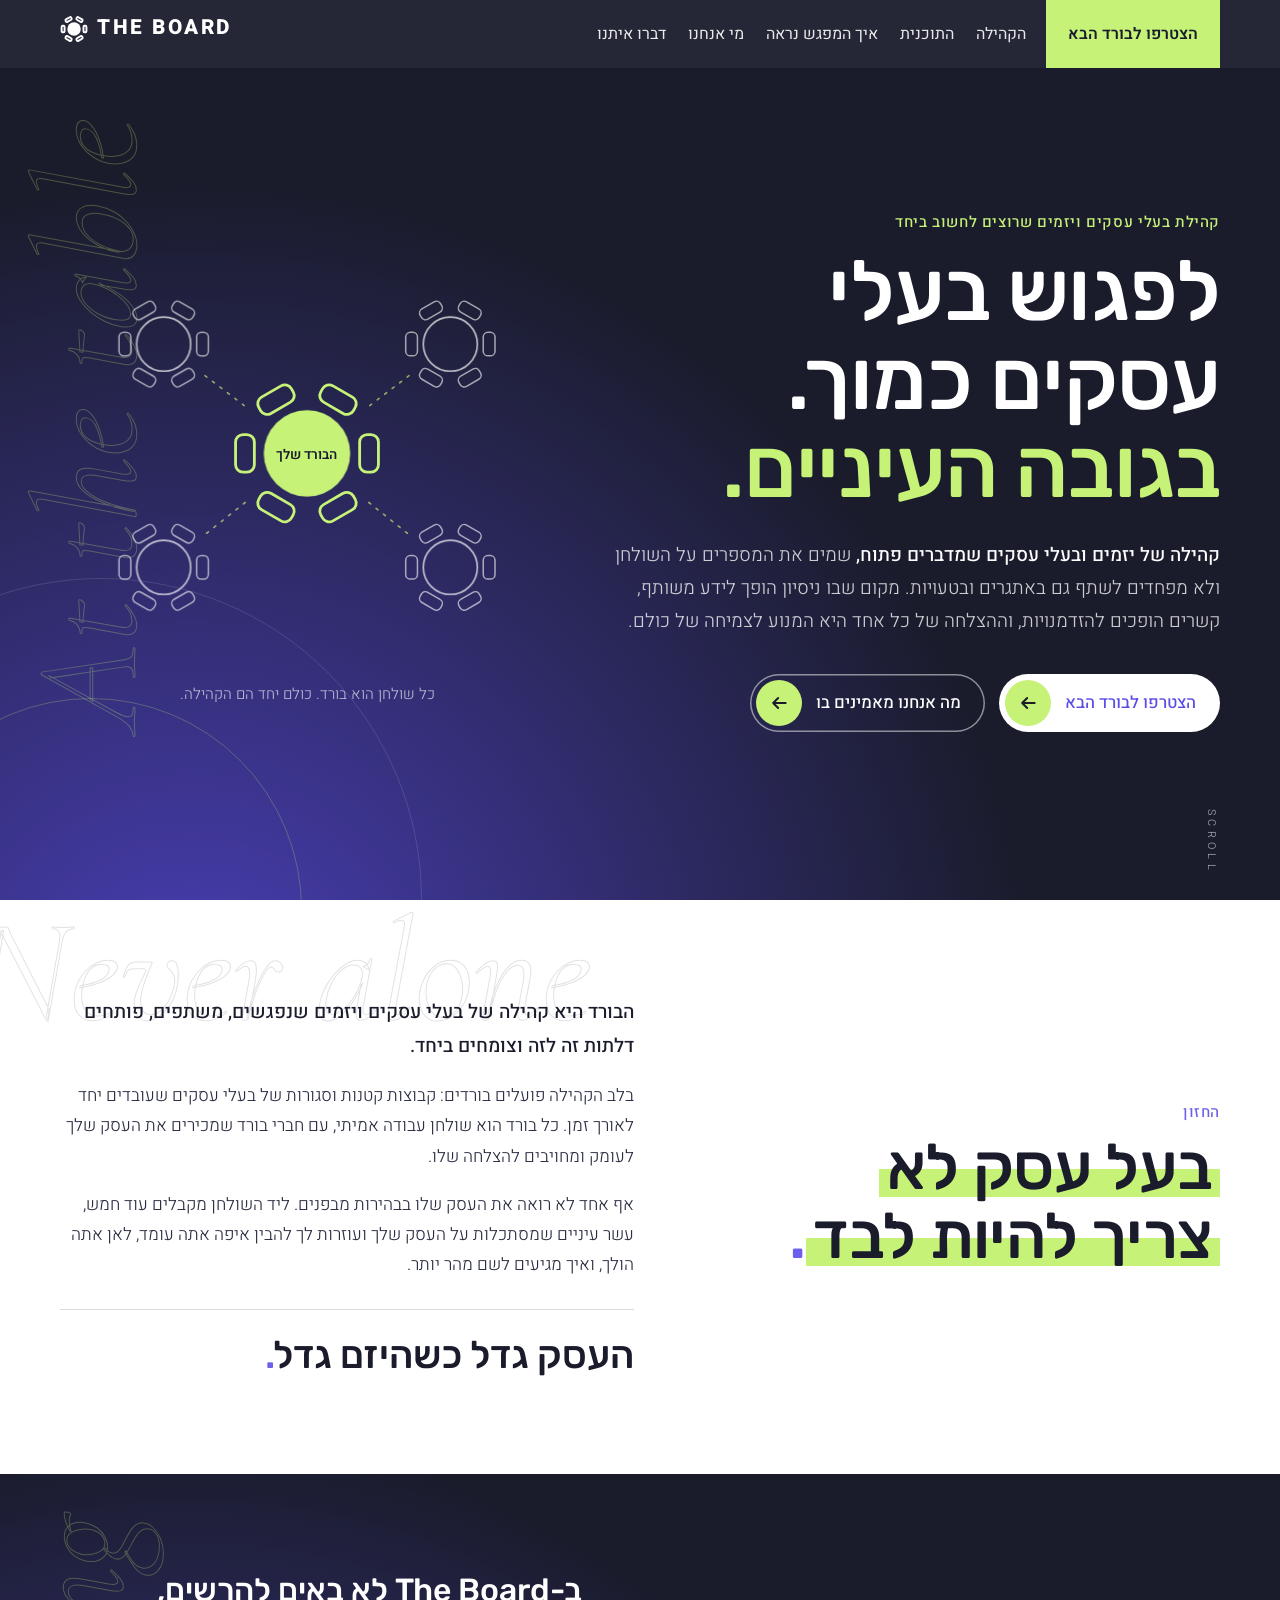
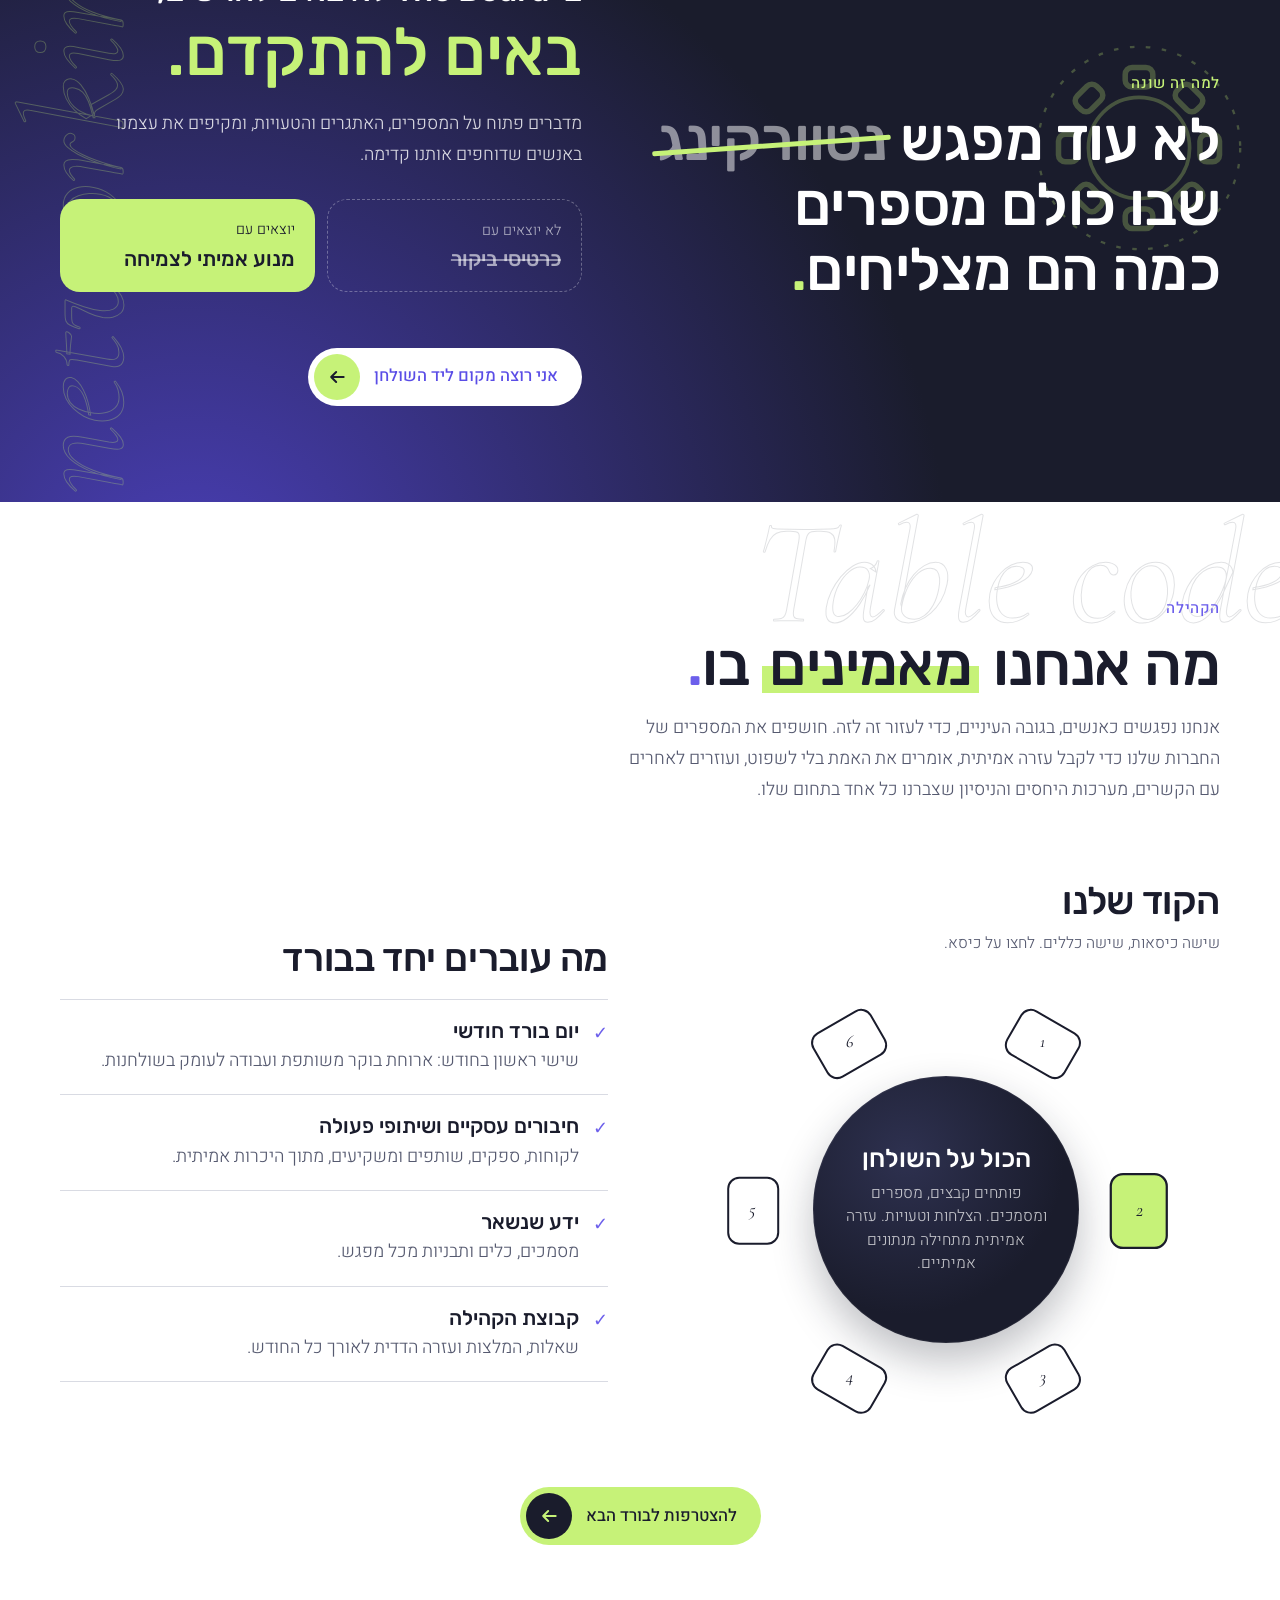
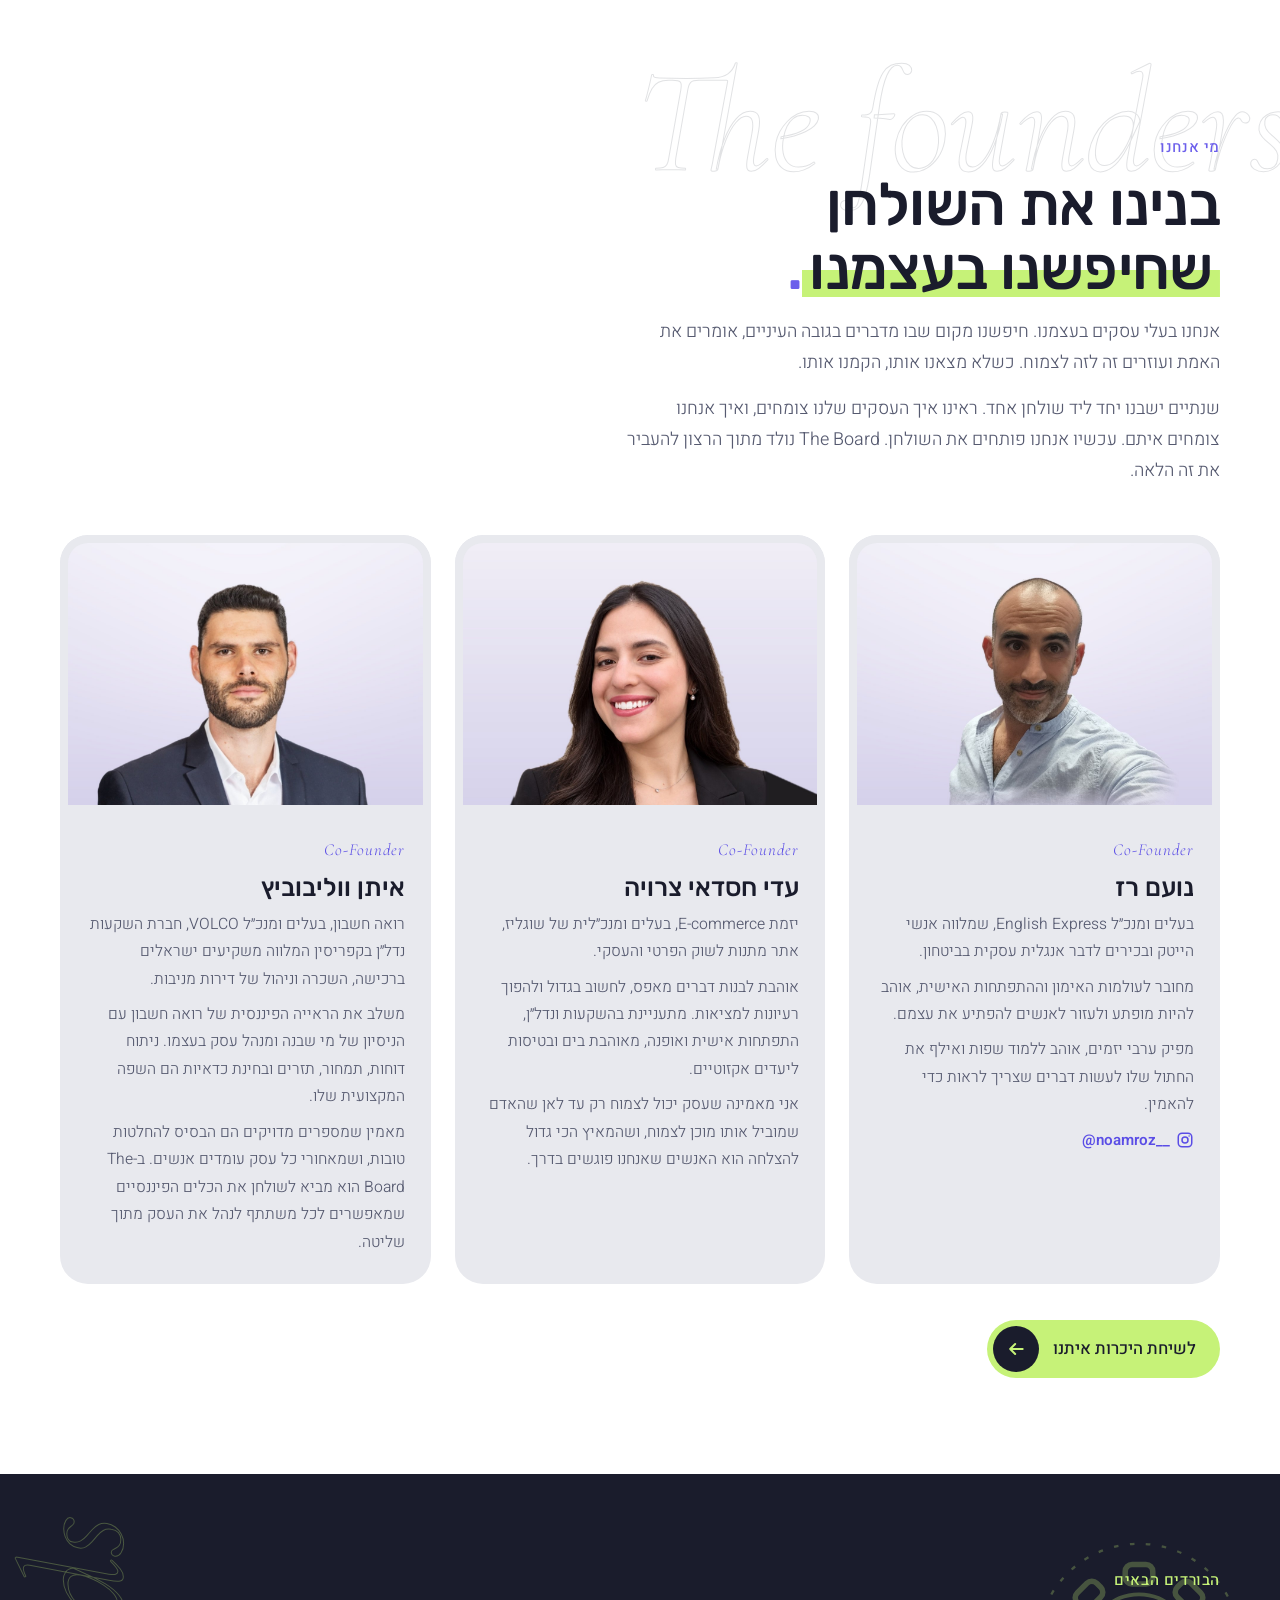
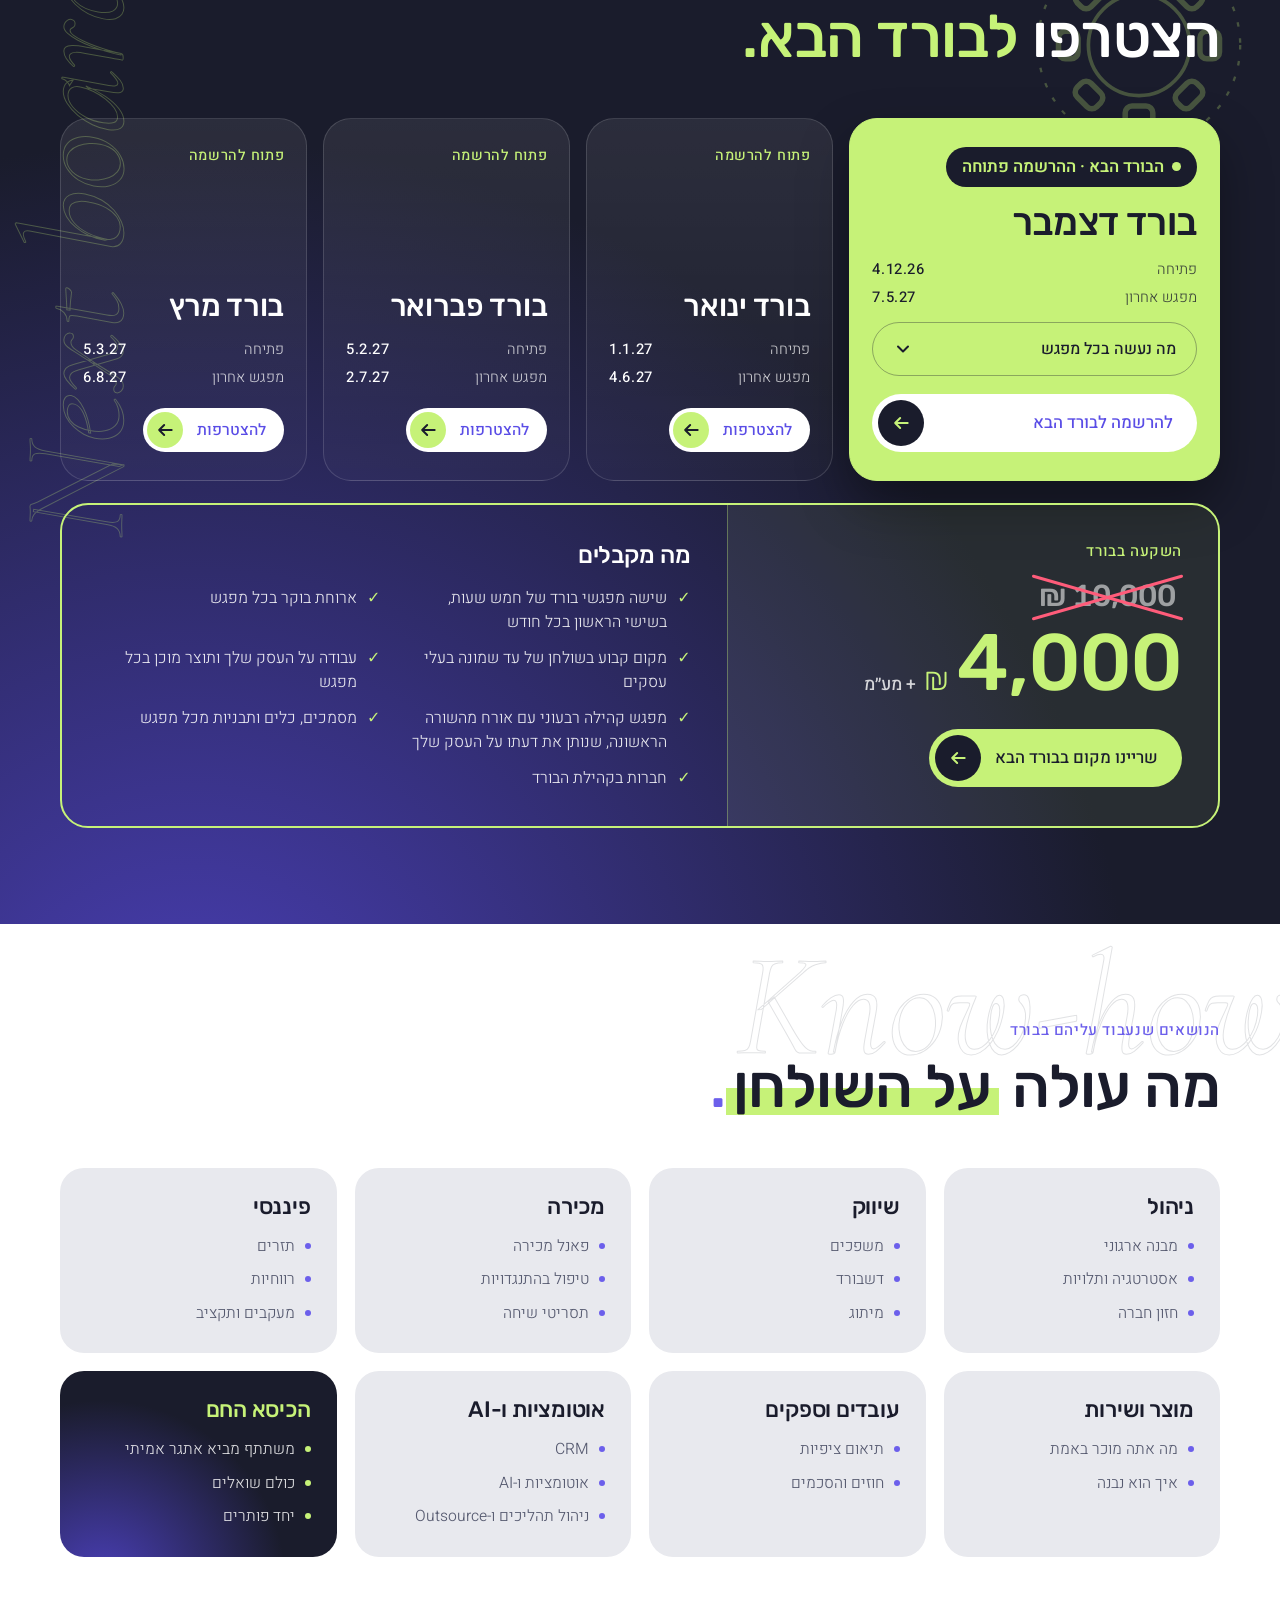
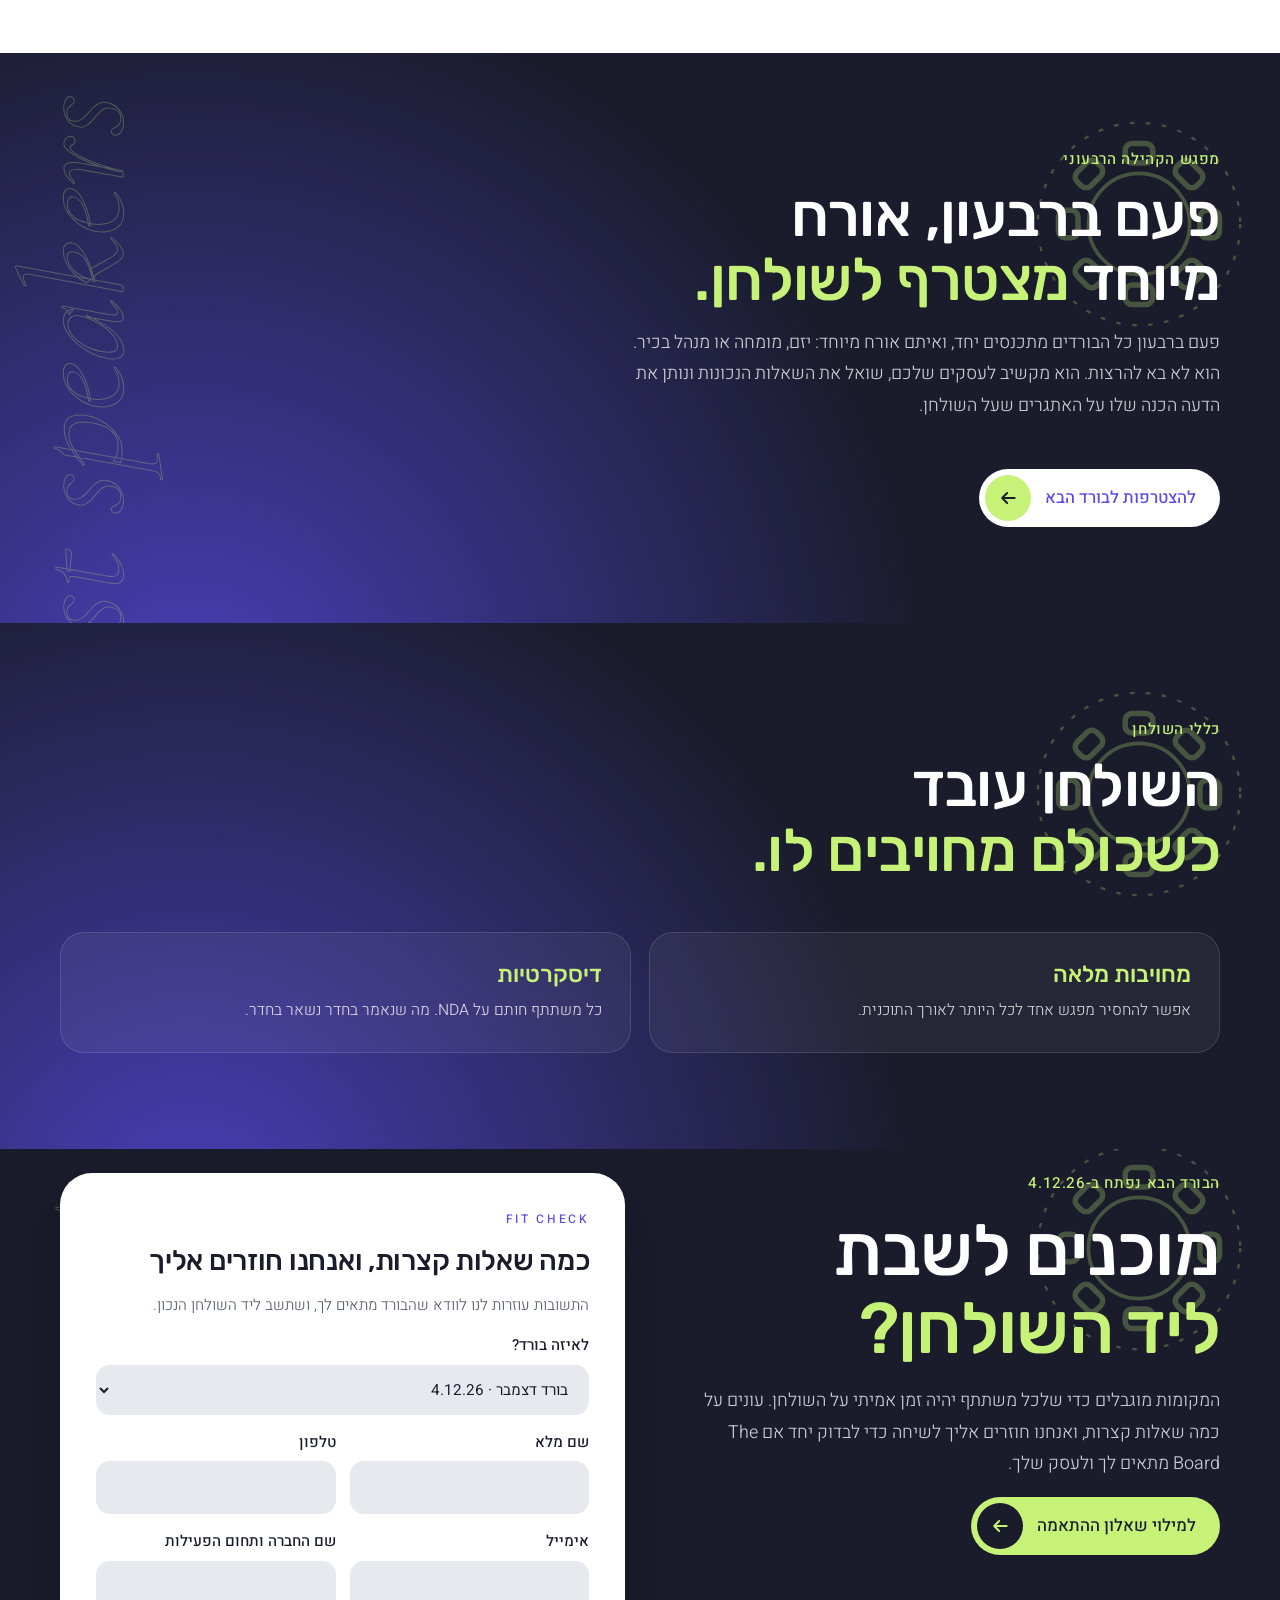
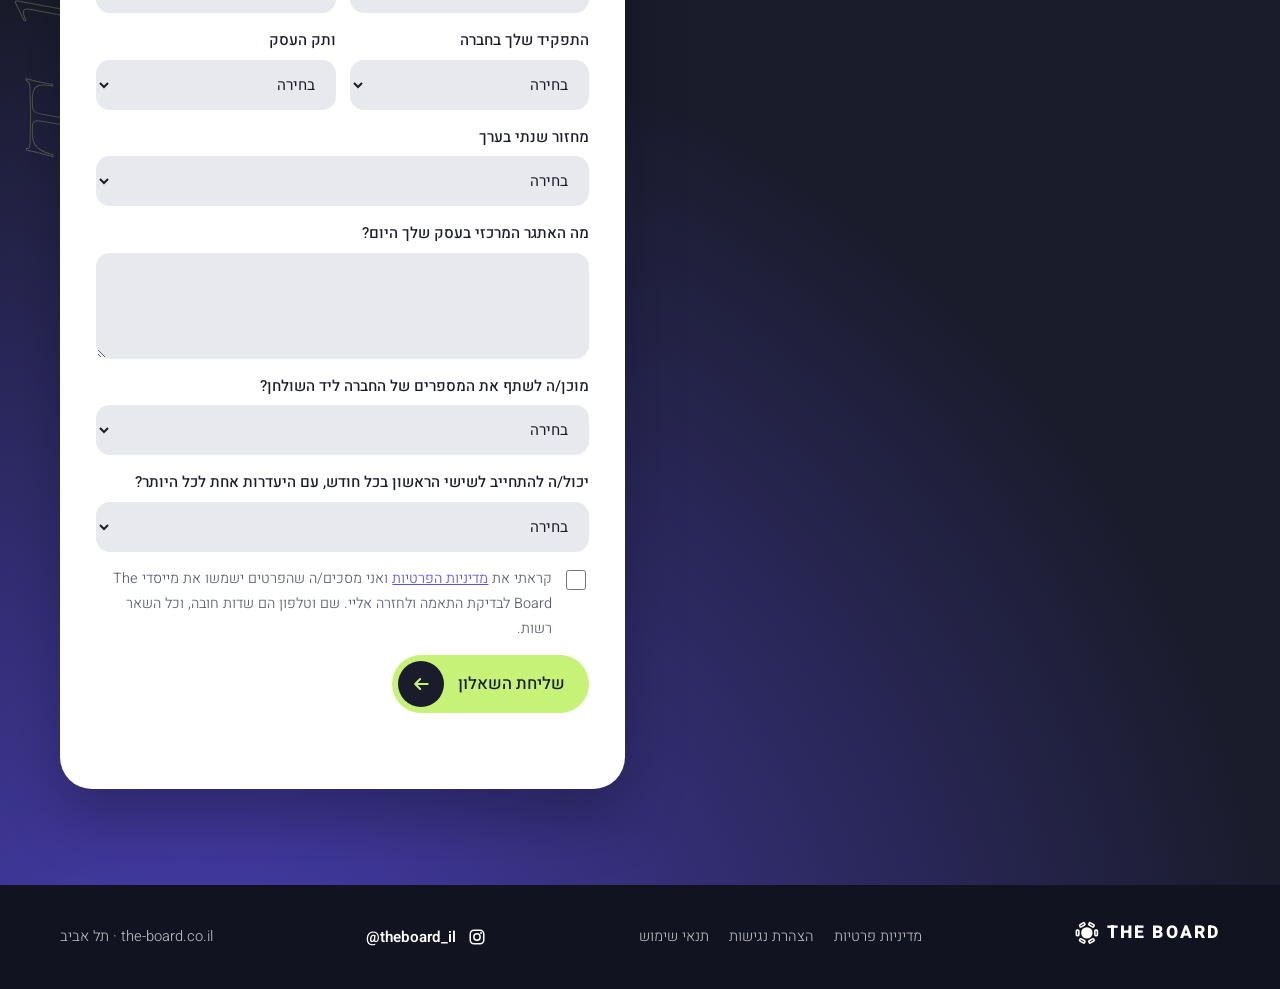
==== commit 7f5da364: "Eyes line: עוד חמש, עשר עיניים שמסתכלות על העסק שלך Co-Authored-By: Claude Opus 5.5 <noreply@anthrop" ====
--- a/index.html
+++ b/index.html
@@ -520,7 +520,7 @@
     <div class="vision-body reveal">
       <p>הבורד היא קהילה של בעלי עסקים ויזמים שנפגשים, משתפים, פותחים דלתות זה לזה וצומחים ביחד.</p>
       <p>בלב הקהילה פועלים בורדים: קבוצות קטנות וסגורות של בעלי עסקים שעובדים יחד לאורך זמן. כל בורד הוא שולחן עבודה אמיתי, עם חברי בורד שמכירים את העסק שלך לעומק ומחויבים להצלחה שלו.</p>
-      <p>אף אחד לא רואה את העסק שלו בבהירות מבפנים. ליד השולחן מקבלים עוד חמישה עד שבעה זוגות עיניים, שעוזרות לך להבין איפה אתה עומד, לאן אתה הולך, ואיך מגיעים לשם מהר יותר.</p>
+      <p>אף אחד לא רואה את העסק שלו בבהירות מבפנים. ליד השולחן מקבלים עוד חמש, עשר עיניים שמסתכלות על העסק שלך ועוזרות לך להבין איפה אתה עומד, לאן אתה הולך, ואיך מגיעים לשם מהר יותר.</p>
       <p class="vision-close">העסק גדל כשהיזם גדל<span class="dot">.</span></p>
     </div>
   </div>
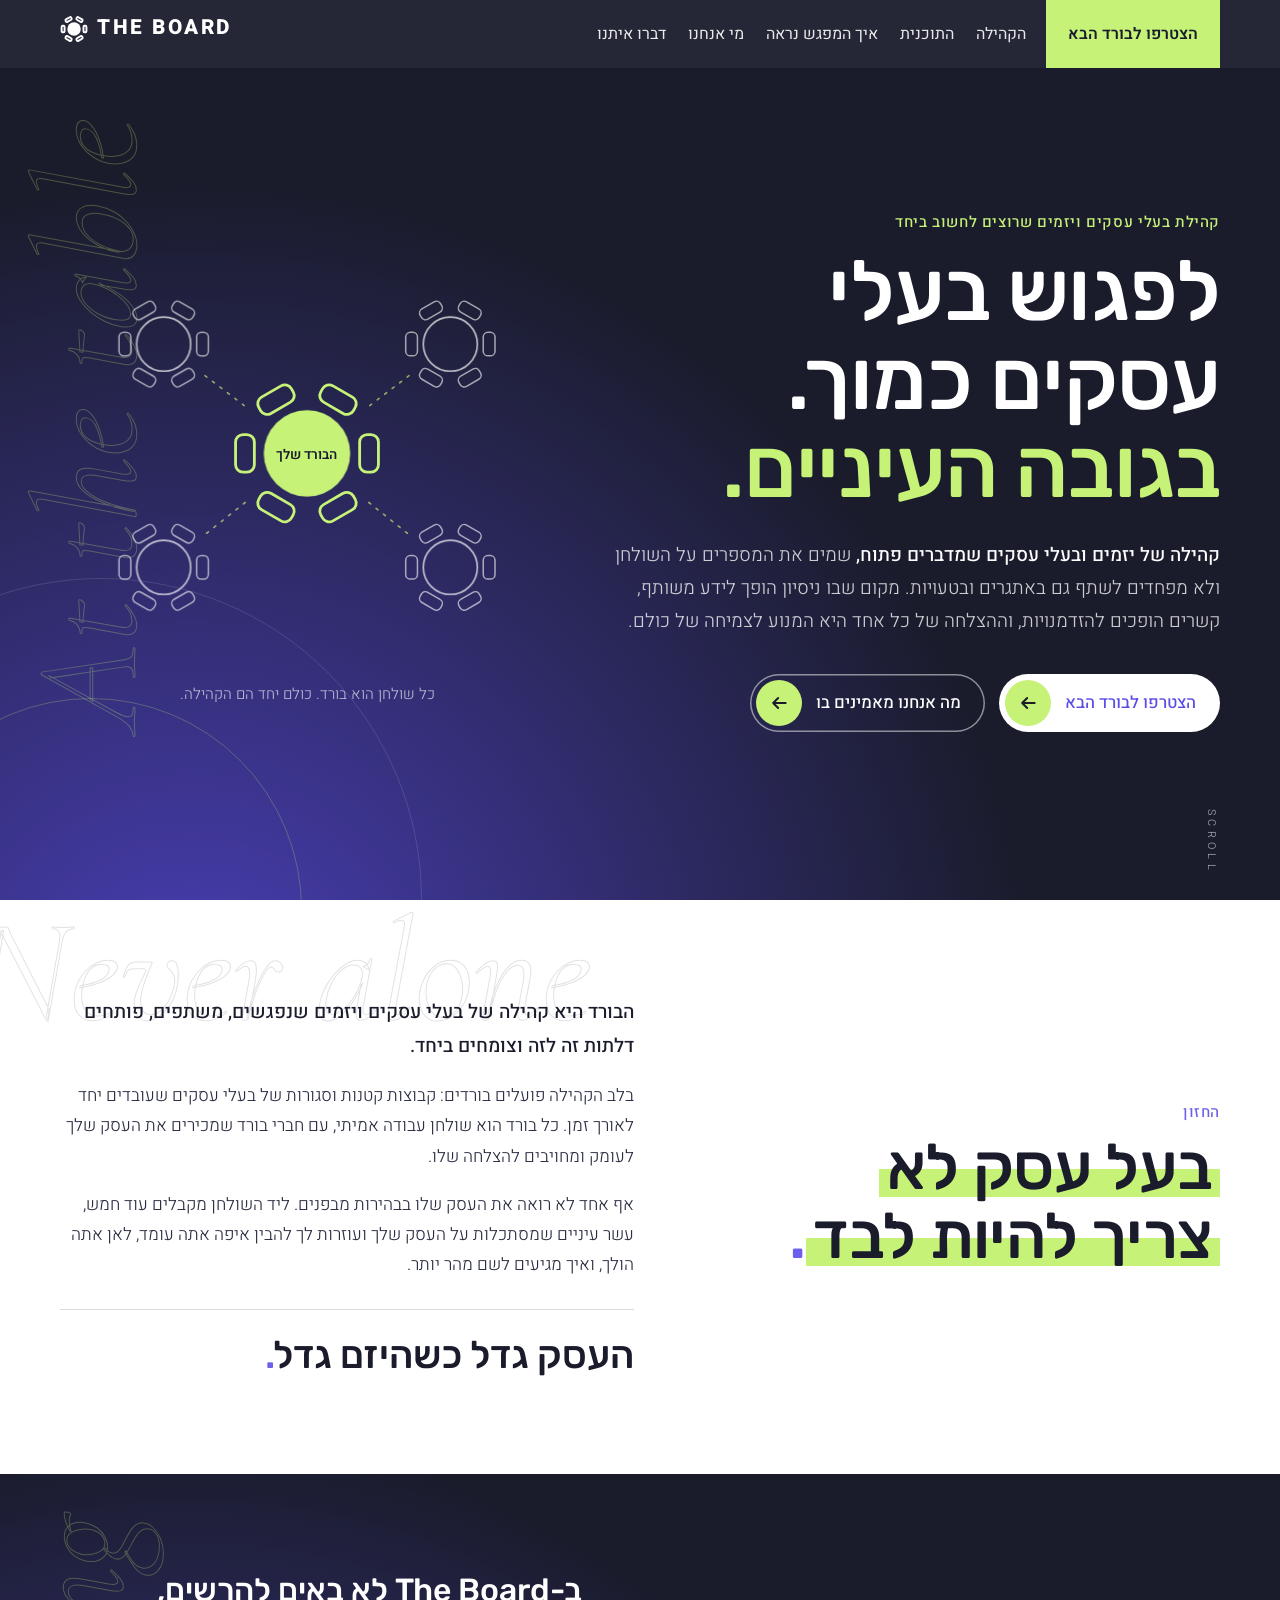
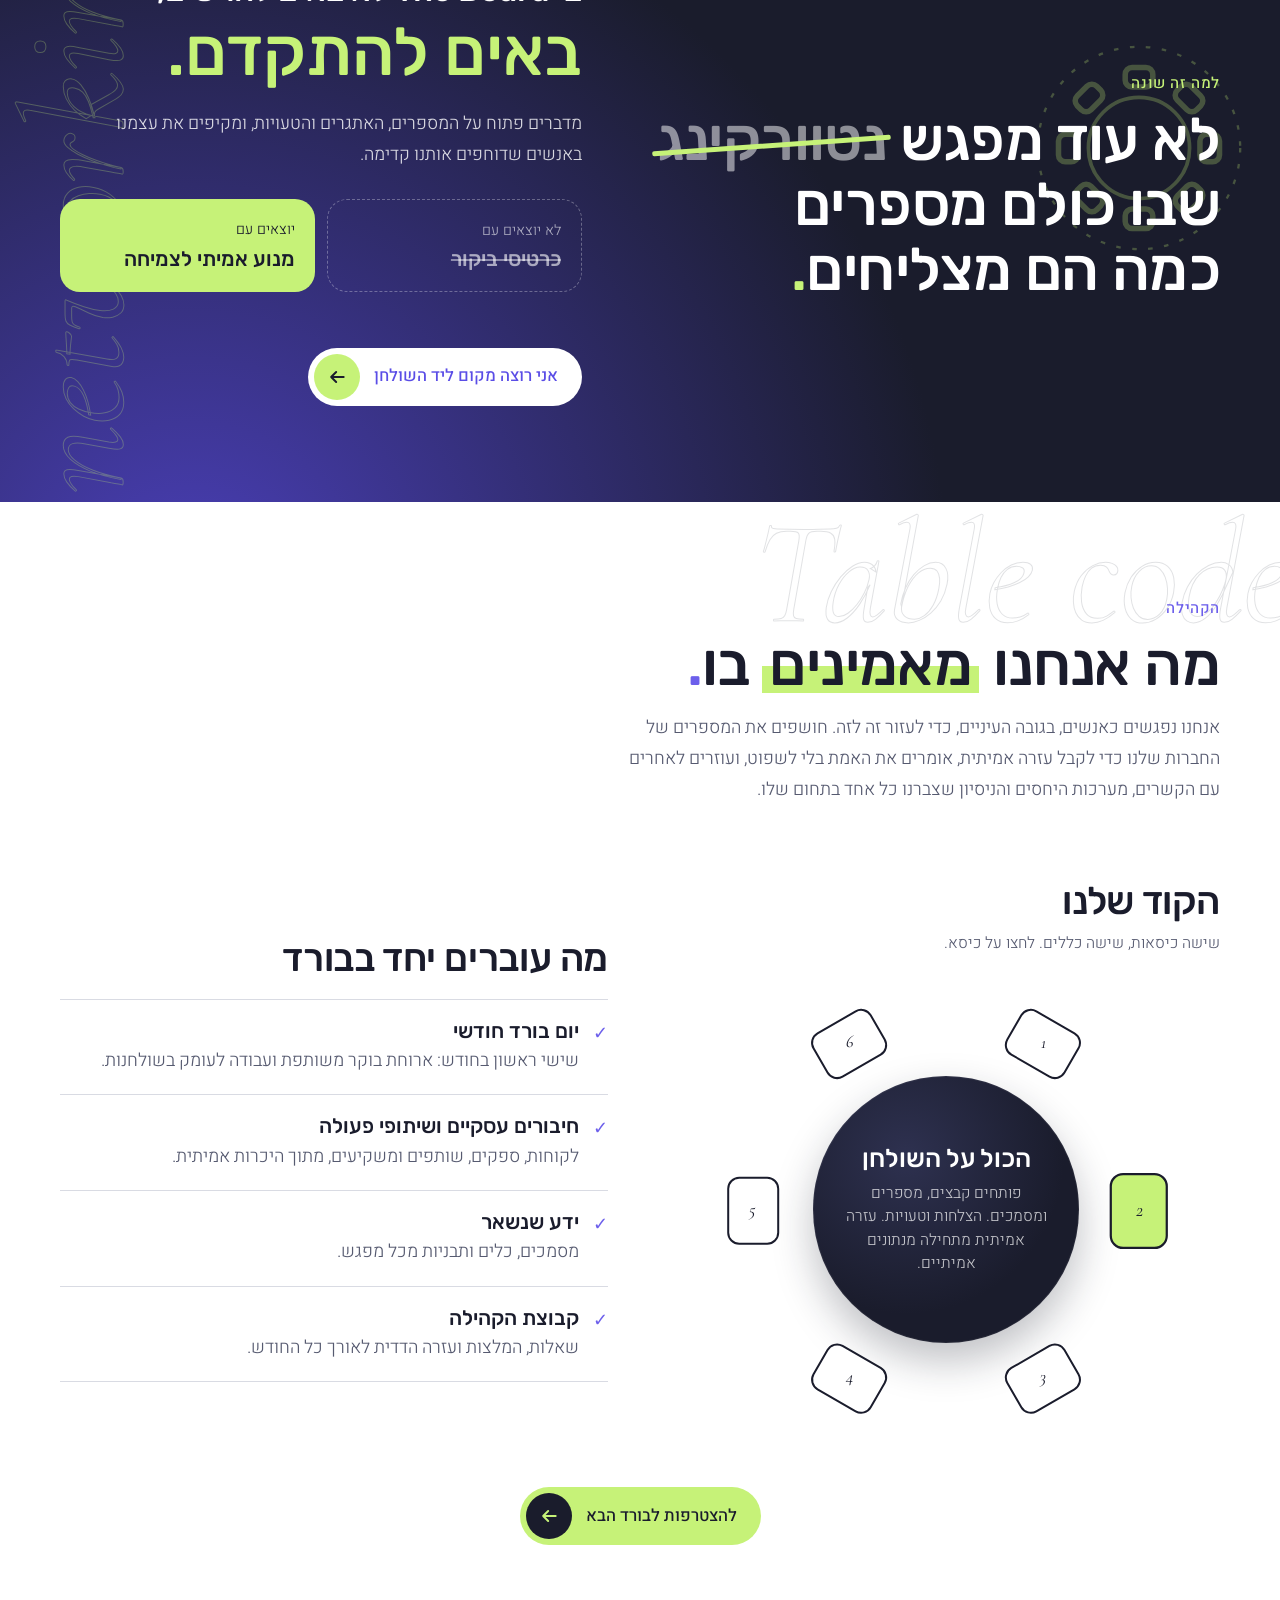
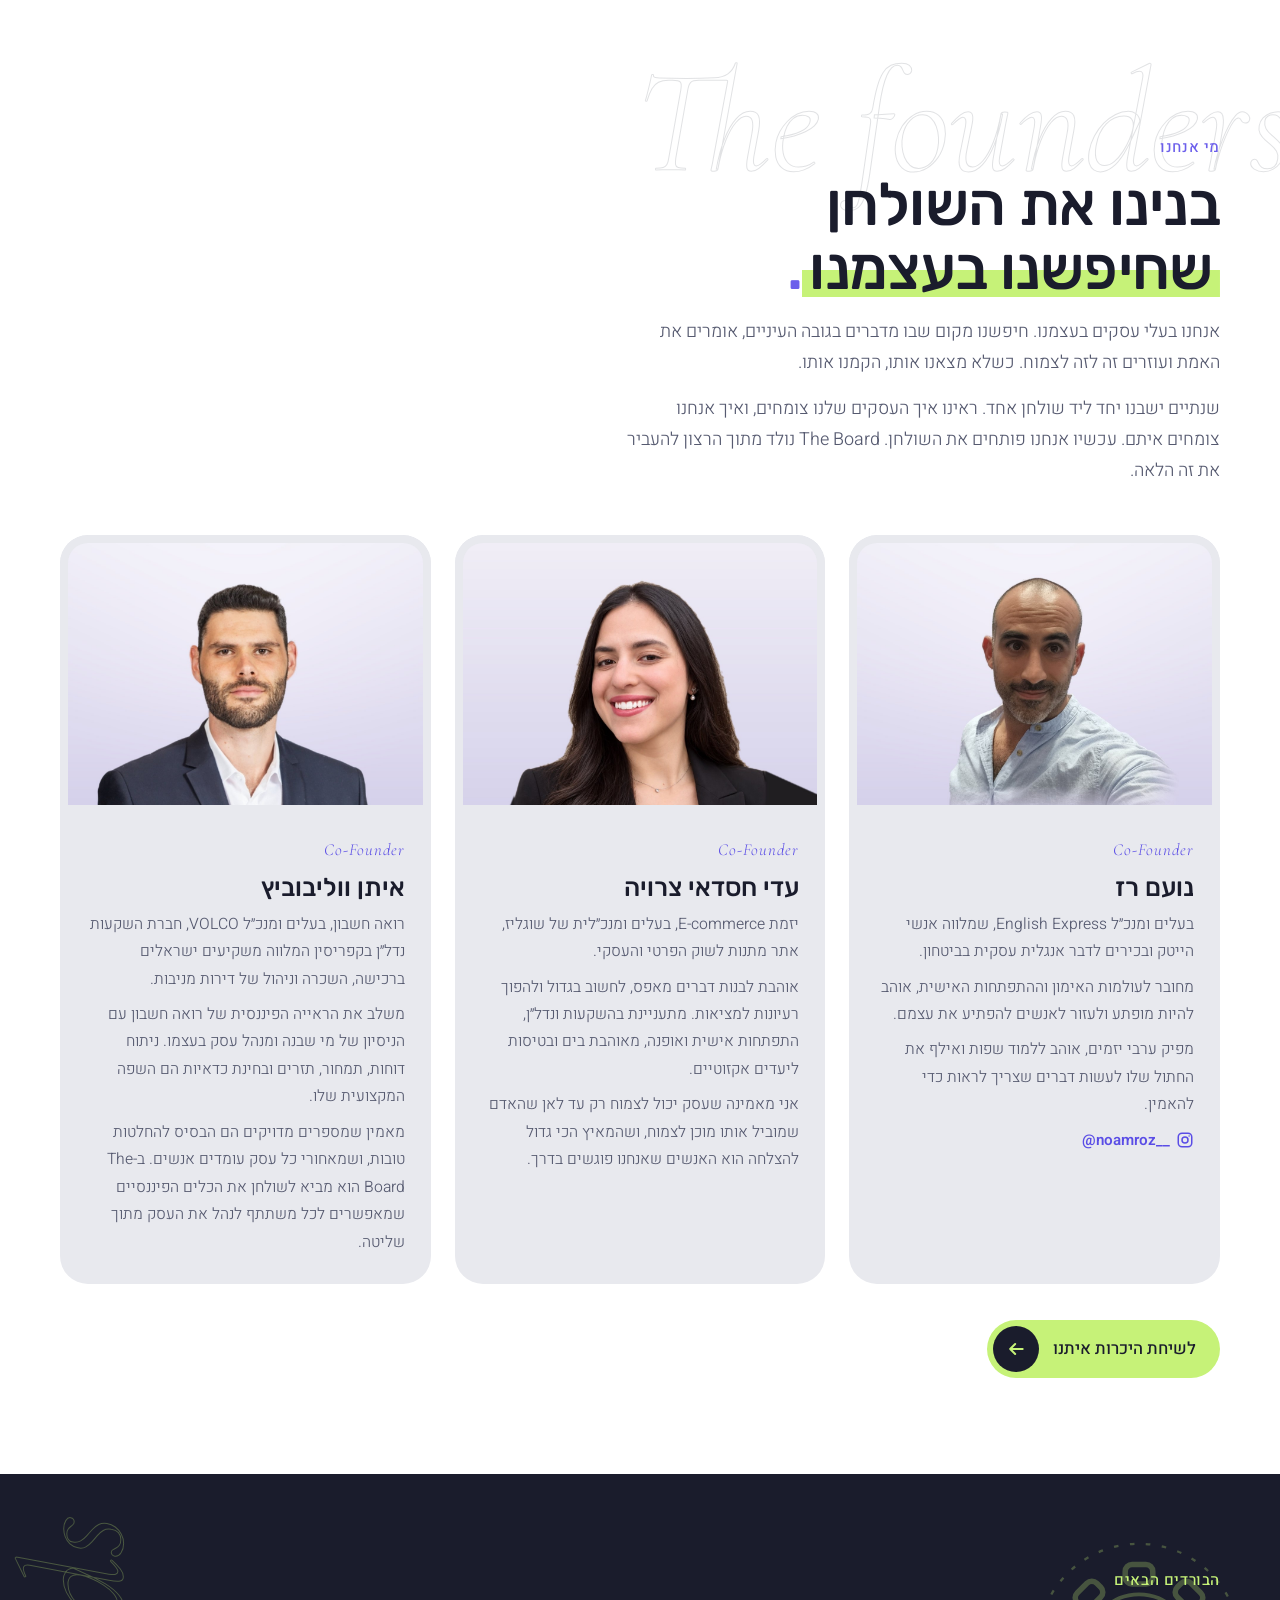
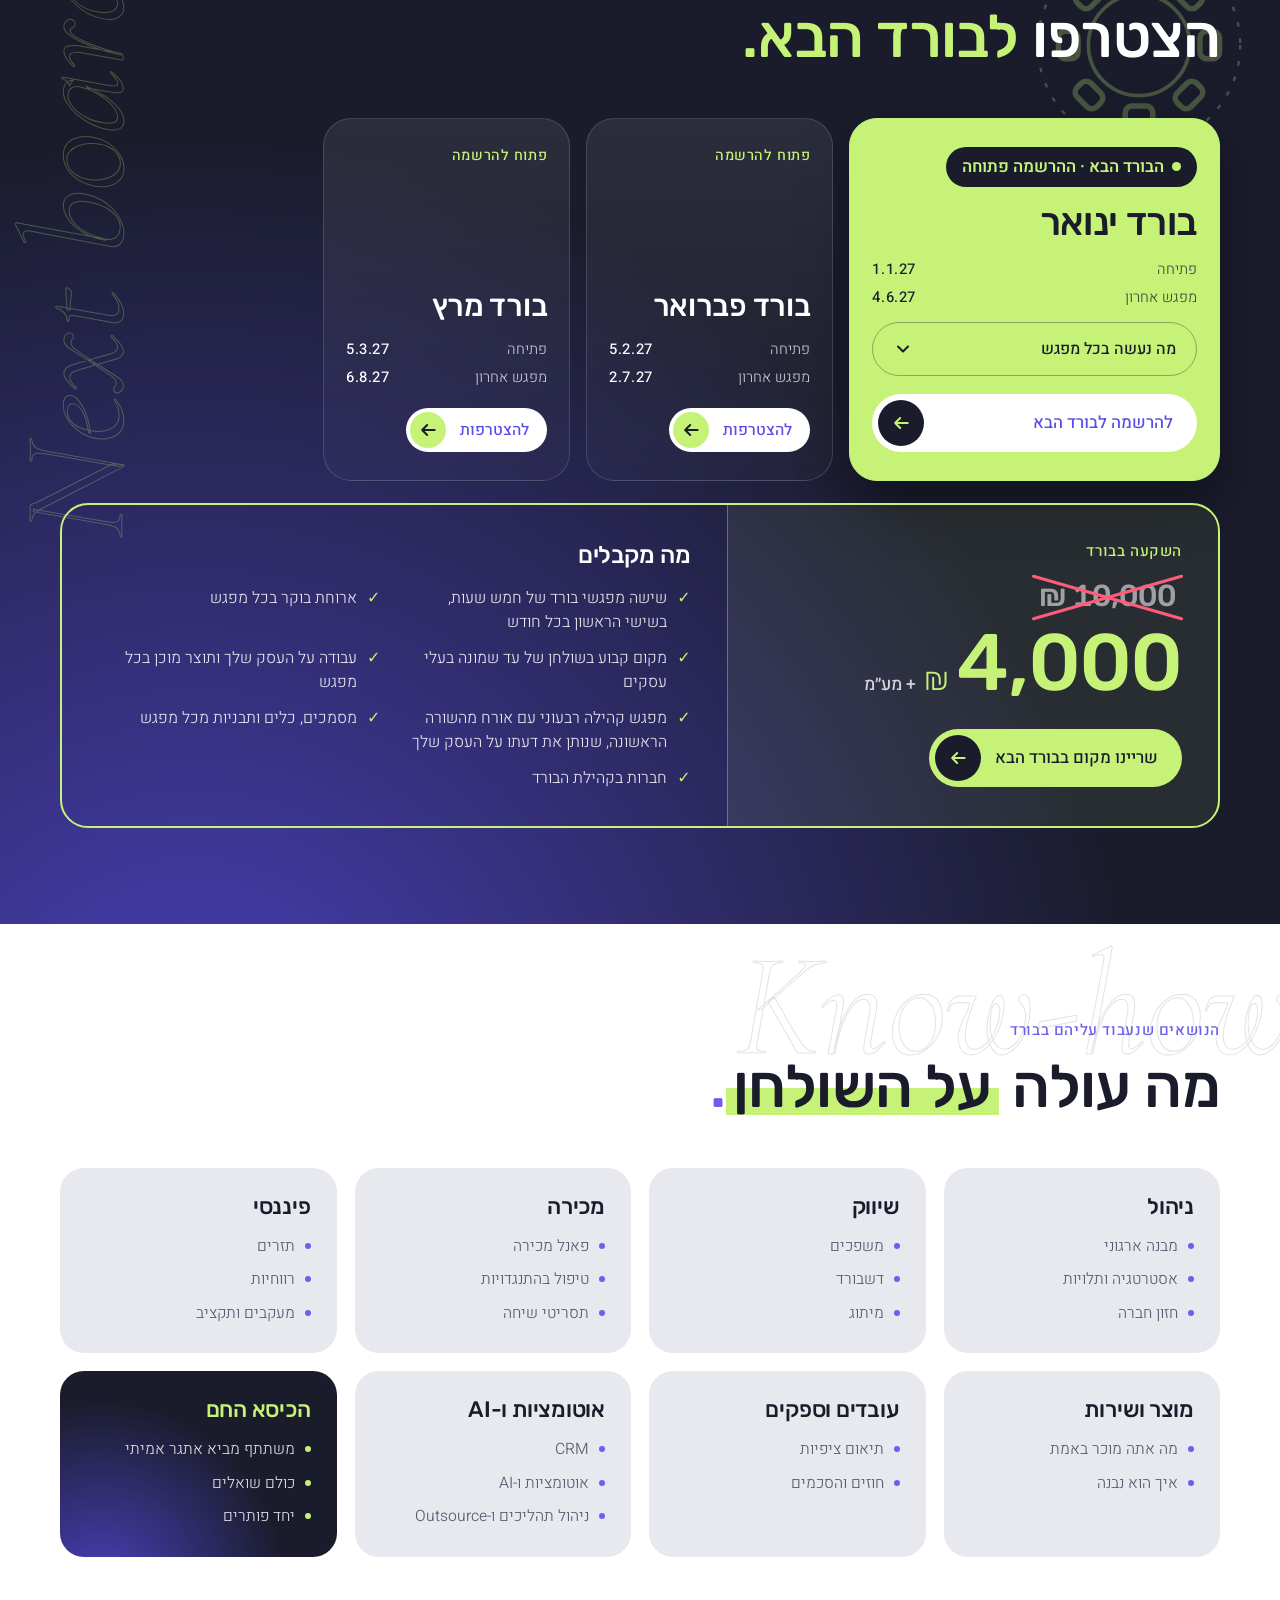
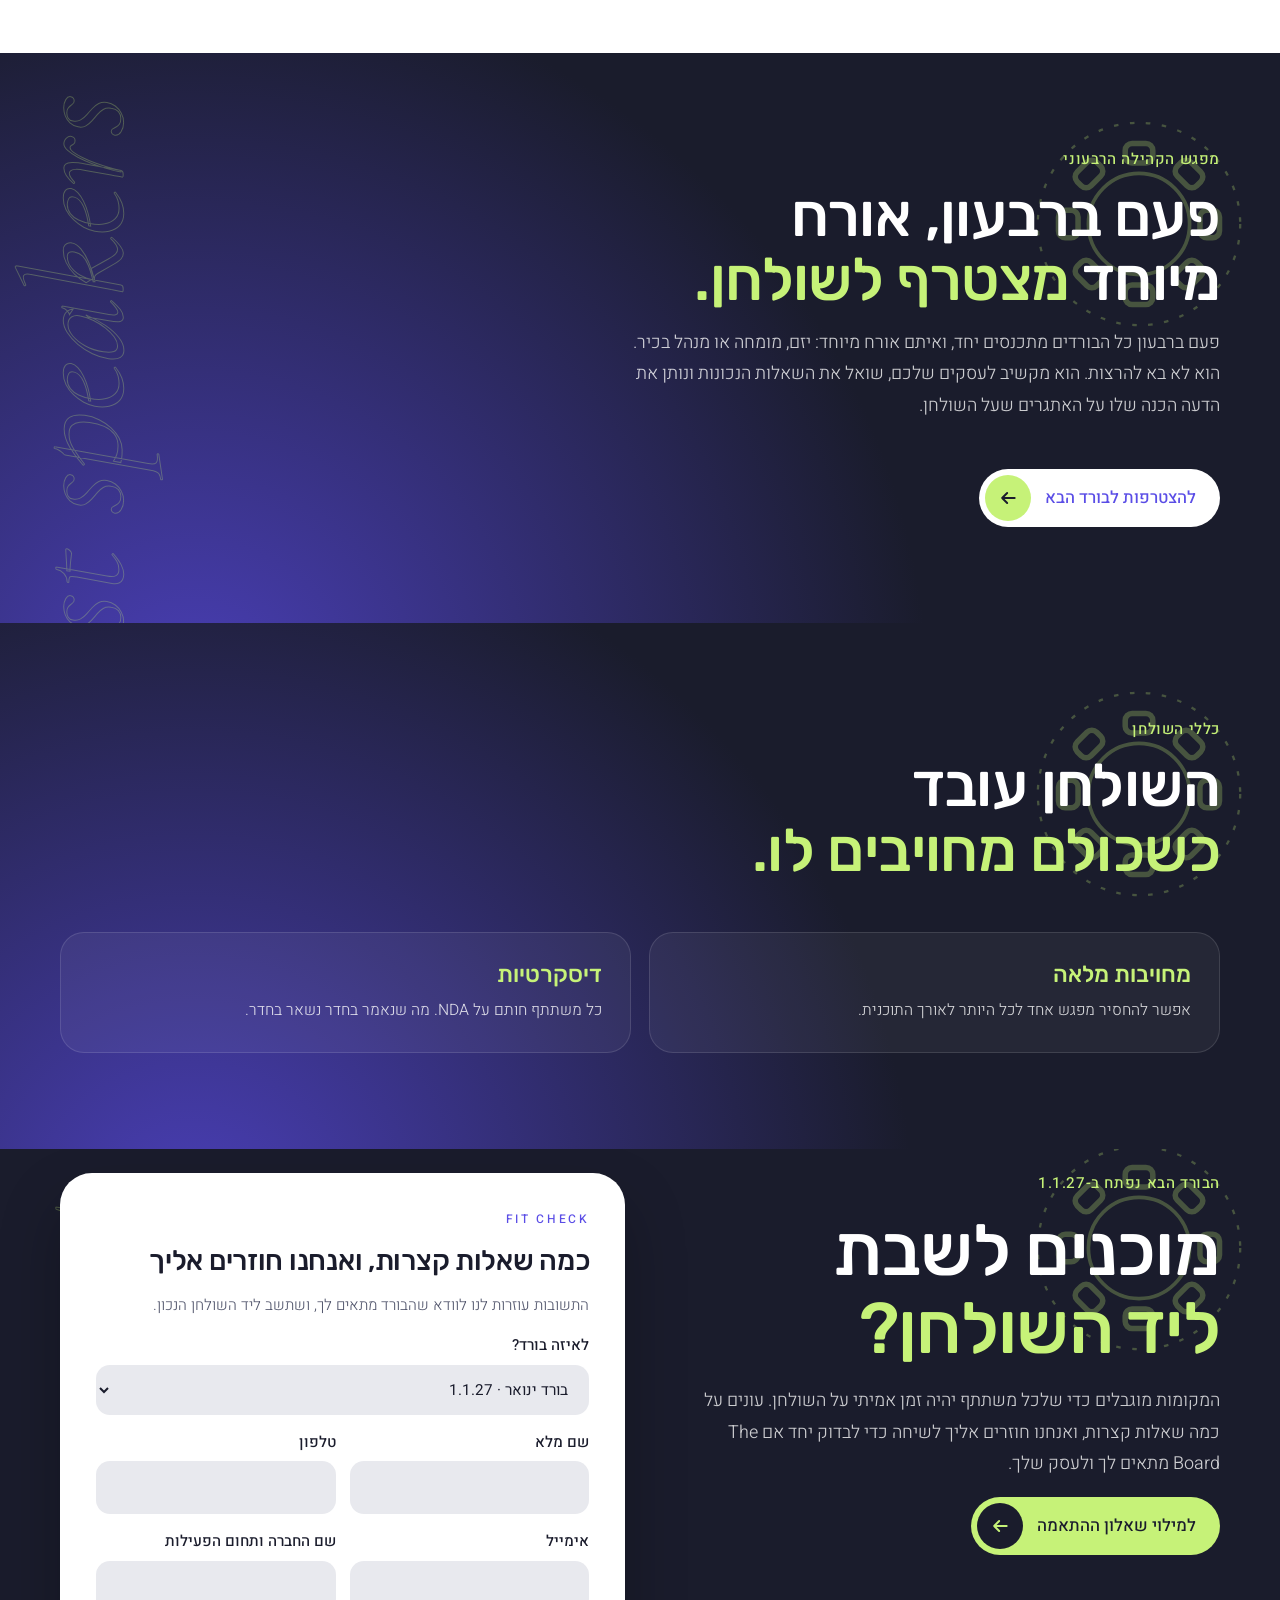
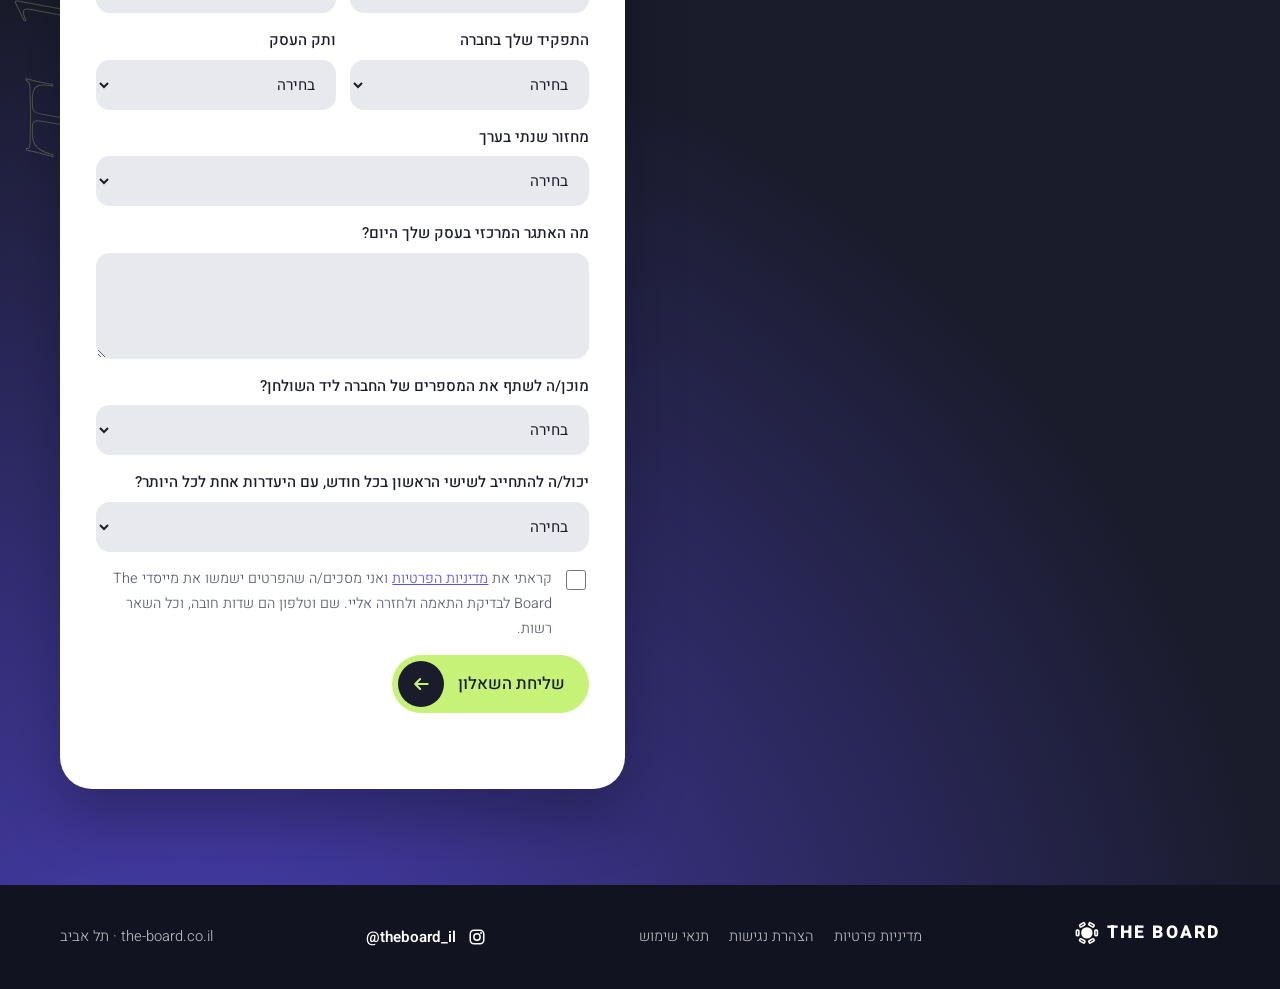
==== commit ba750335: "Remove December board; January becomes the next board Co-Authored-By: Claude Opus 5.5 <noreply@anthr" ====
--- a/index.html
+++ b/index.html
@@ -597,8 +597,7 @@
       <h2>הצטרפו <span class="lit">לבורד הבא</span><span class="dot">.</span></h2>
     </div>
 <div class="sched">
-      <div class="sc next reveal"><span class="tag next-tag"><i aria-hidden="true"></i>הבורד הבא · ההרשמה פתוחה</span><h3>בורד דצמבר</h3><div class="dates"><span>פתיחה</span><b>4.12.26</b><span>מפגש אחרון</span><b>7.5.27</b></div><button class="sess-btn" type="button" aria-expanded="false" aria-controls="sessions">מה נעשה בכל מפגש<svg viewBox="0 0 24 24" aria-hidden="true"><path d="M6 9l6 6 6-6" fill="none" stroke="currentColor" stroke-width="2.4" stroke-linecap="round" stroke-linejoin="round"/></svg></button><a class="btn" href="#join" data-board="בורד דצמבר · 4.12.26">להרשמה לבורד הבא<span class="arr"><svg><use href="#arr"/></svg></span></a></div>
-      <div class="sc reveal"><span class="tag">פתוח להרשמה</span><h3>בורד ינואר</h3><div class="dates"><span>פתיחה</span><b>1.1.27</b><span>מפגש אחרון</span><b>4.6.27</b></div><a class="btn small" href="#join" data-board="בורד ינואר · 1.1.27">להצטרפות<span class="arr"><svg><use href="#arr"/></svg></span></a></div>
+      <div class="sc next reveal"><span class="tag next-tag"><i aria-hidden="true"></i>הבורד הבא · ההרשמה פתוחה</span><h3>בורד ינואר</h3><div class="dates"><span>פתיחה</span><b>1.1.27</b><span>מפגש אחרון</span><b>4.6.27</b></div><button class="sess-btn" type="button" aria-expanded="false" aria-controls="sessions">מה נעשה בכל מפגש<svg viewBox="0 0 24 24" aria-hidden="true"><path d="M6 9l6 6 6-6" fill="none" stroke="currentColor" stroke-width="2.4" stroke-linecap="round" stroke-linejoin="round"/></svg></button><a class="btn" href="#join" data-board="בורד ינואר · 1.1.27">להרשמה לבורד הבא<span class="arr"><svg><use href="#arr"/></svg></span></a></div>
       <div class="sc reveal"><span class="tag">פתוח להרשמה</span><h3>בורד פברואר</h3><div class="dates"><span>פתיחה</span><b>5.2.27</b><span>מפגש אחרון</span><b>2.7.27</b></div><a class="btn small" href="#join" data-board="בורד פברואר · 5.2.27">להצטרפות<span class="arr"><svg><use href="#arr"/></svg></span></a></div>
       <div class="sc reveal"><span class="tag">פתוח להרשמה</span><h3>בורד מרץ</h3><div class="dates"><span>פתיחה</span><b>5.3.27</b><span>מפגש אחרון</span><b>6.8.27</b></div><a class="btn small" href="#join" data-board="בורד מרץ · 5.3.27">להצטרפות<span class="arr"><svg><use href="#arr"/></svg></span></a></div>
       <div class="sess-panel" id="sessions" hidden>
@@ -608,12 +607,12 @@
         </div>
         <div class="journey">
           <div class="stations">
-            <div class="st"><div class="n">1</div><div class="m">דצמבר</div><div class="d">4.12.26</div><h3>מבנה החברה ויעדים</h3><p>יעדים ברורים ומבנה מסודר</p></div>
-            <div class="st"><div class="n">2</div><div class="m">ינואר</div><div class="d">1.1.27</div><h3>שיווק</h3><p>תוכנית שיווק לעסק</p></div>
-            <div class="st"><div class="n">3</div><div class="m">פברואר</div><div class="d">5.2.27</div><h3>מכירות</h3><p>תהליך מכירה שעובד</p></div>
-            <div class="st"><div class="n">4</div><div class="m">מרץ</div><div class="d">5.3.27</div><h3>מוצר ושירות</h3><p>הצעת ערך חדה</p></div>
-            <div class="st"><div class="n">5</div><div class="m">אפריל</div><div class="d">2.4.27</div><h3>כספים, תמחור ותזרים</h3><p>תזרים ותמחור בשליטה</p></div>
-            <div class="st"><div class="n">6</div><div class="m">מאי</div><div class="d">7.5.27</div><h3>אנשים, תפעול ותוכנית שנתית</h3><p>תוכנית עבודה שנתית</p></div>
+            <div class="st"><div class="n">1</div><div class="m">ינואר</div><div class="d">1.1.27</div><h3>מבנה החברה ויעדים</h3><p>יעדים ברורים ומבנה מסודר</p></div>
+            <div class="st"><div class="n">2</div><div class="m">פברואר</div><div class="d">5.2.27</div><h3>שיווק</h3><p>תוכנית שיווק לעסק</p></div>
+            <div class="st"><div class="n">3</div><div class="m">מרץ</div><div class="d">5.3.27</div><h3>מכירות</h3><p>תהליך מכירה שעובד</p></div>
+            <div class="st"><div class="n">4</div><div class="m">אפריל</div><div class="d">2.4.27</div><h3>מוצר ושירות</h3><p>הצעת ערך חדה</p></div>
+            <div class="st"><div class="n">5</div><div class="m">מאי</div><div class="d">7.5.27</div><h3>כספים, תמחור ותזרים</h3><p>תזרים ותמחור בשליטה</p></div>
+            <div class="st"><div class="n">6</div><div class="m">יוני</div><div class="d">4.6.27</div><h3>אנשים, תפעול ותוכנית שנתית</h3><p>תוכנית עבודה שנתית</p></div>
           </div>
         </div>
         <div class="sess-day">
@@ -706,7 +705,7 @@
   <span class="ghost v" style="left:1%;top:40px" aria-hidden="true">Take a seat</span>
   <div class="wrap">
     <div class="join-head" style="display:grid;gap:18px;align-content:start">
-      <p class="kicker">הבורד הבא נפתח ב-4.12.26</p>
+      <p class="kicker">הבורד הבא נפתח ב-1.1.27</p>
       <h2 style="font-size:clamp(2.6rem,1.6rem + 3.6vw,4.8rem)">מוכנים לשבת <span class="lit">ליד השולחן</span><span class="dot">?</span></h2>
       <p class="lead">המקומות מוגבלים כדי שלכל משתתף יהיה זמן אמיתי על השולחן. עונים על כמה שאלות קצרות, ואנחנו חוזרים אליך לשיחה כדי לבדוק יחד אם The Board מתאים לך ולעסק שלך.</p>
       <div><a class="btn gold" href="#fit">למילוי שאלון ההתאמה<span class="arr"><svg><use href="#arr"/></svg></span></a></div>
@@ -715,7 +714,7 @@
       <span class="eyebrow" id="fit">FIT CHECK</span>
       <h3>כמה שאלות קצרות, ואנחנו חוזרים אליך</h3>
       <p class="contact-line">התשובות עוזרות לנו לוודא שהבורד מתאים לך, ושתשב ליד השולחן הנכון.</p>
-      <label class="fld"><span>לאיזה בורד?</span><select id="f-board" name="board"><option>בורד דצמבר · 4.12.26</option><option>בורד ינואר · 1.1.27</option><option>בורד פברואר · 5.2.27</option><option>בורד מרץ · 5.3.27</option><option>עוד לא יודע/ת</option></select></label>
+      <label class="fld"><span>לאיזה בורד?</span><select id="f-board" name="board"><option>בורד ינואר · 1.1.27</option><option>בורד פברואר · 5.2.27</option><option>בורד מרץ · 5.3.27</option><option>עוד לא יודע/ת</option></select></label>
       <div class="two">
         <label class="fld"><span>שם מלא</span><input id="f-name" name="name" type="text" autocomplete="name" required></label>
         <label class="fld"><span>טלפון</span><input id="f-phone" name="phone" type="tel" inputmode="tel" autocomplete="tel" dir="ltr" required></label>
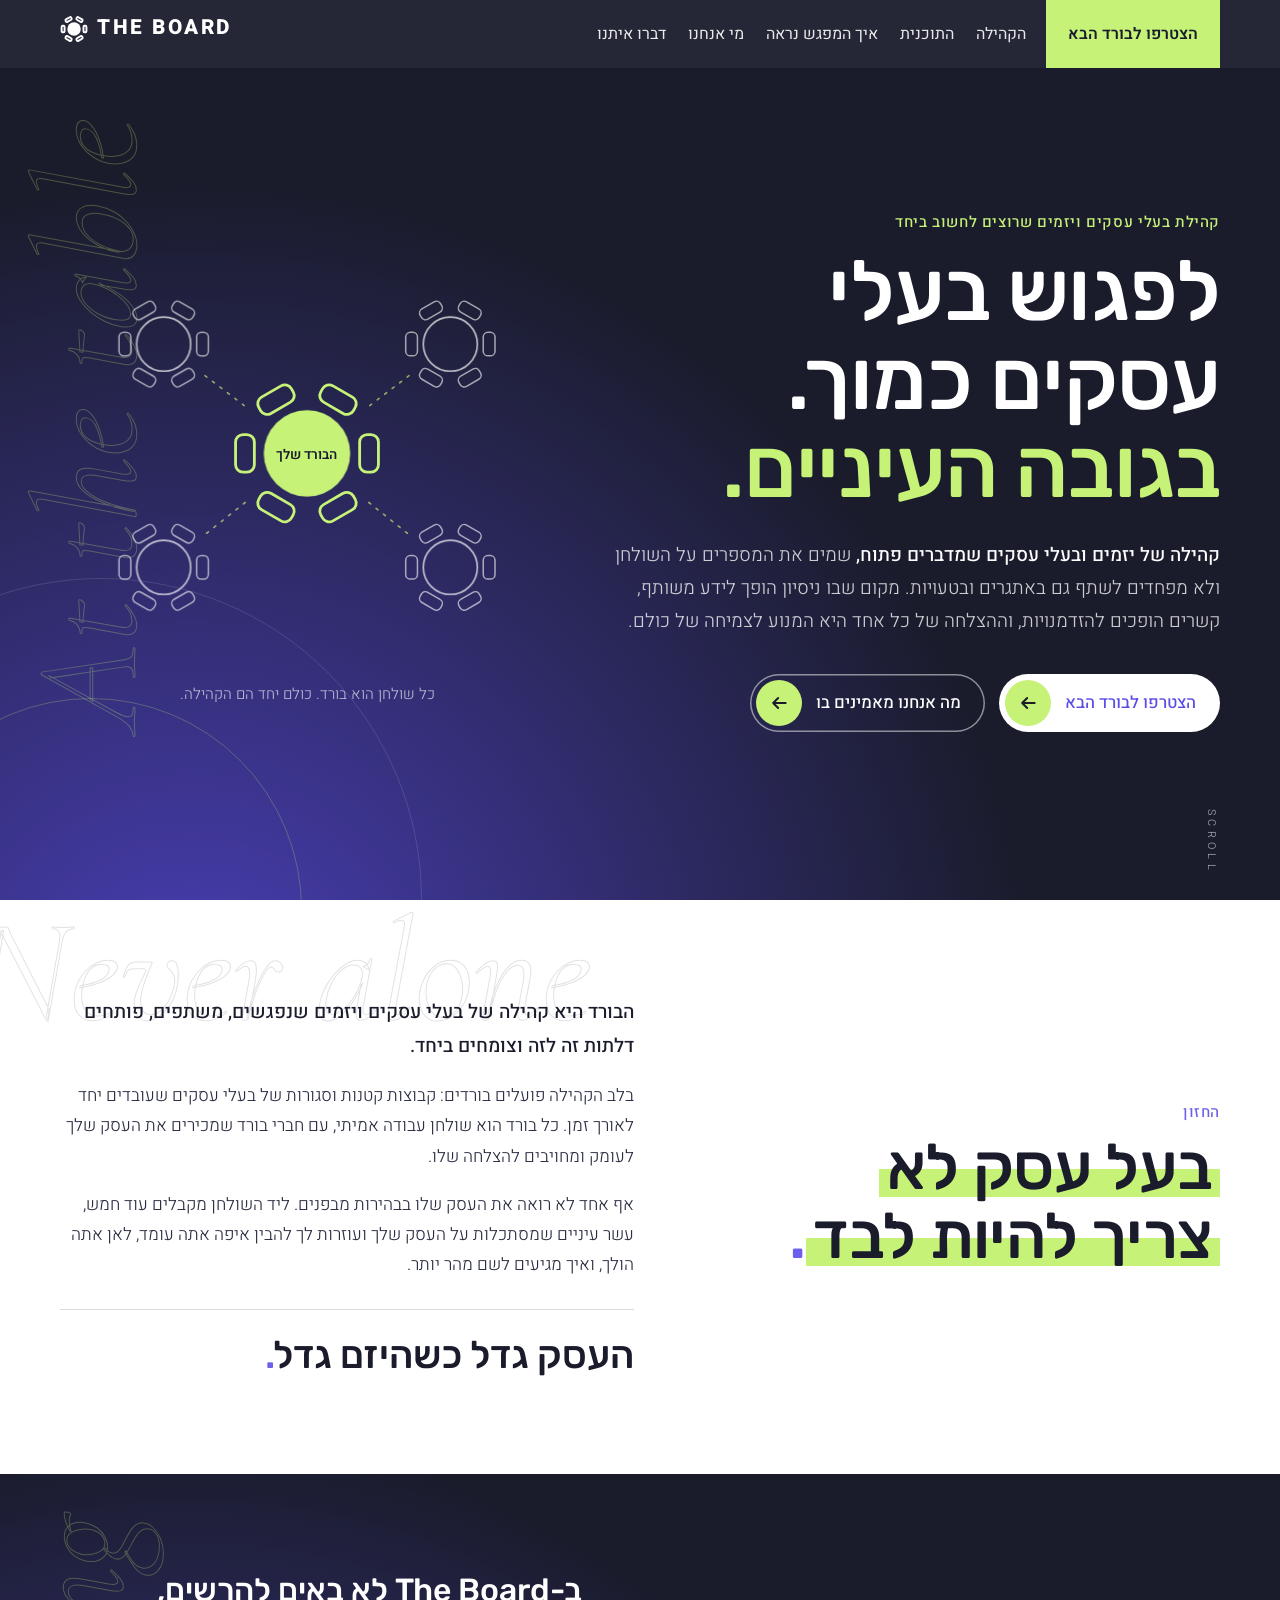
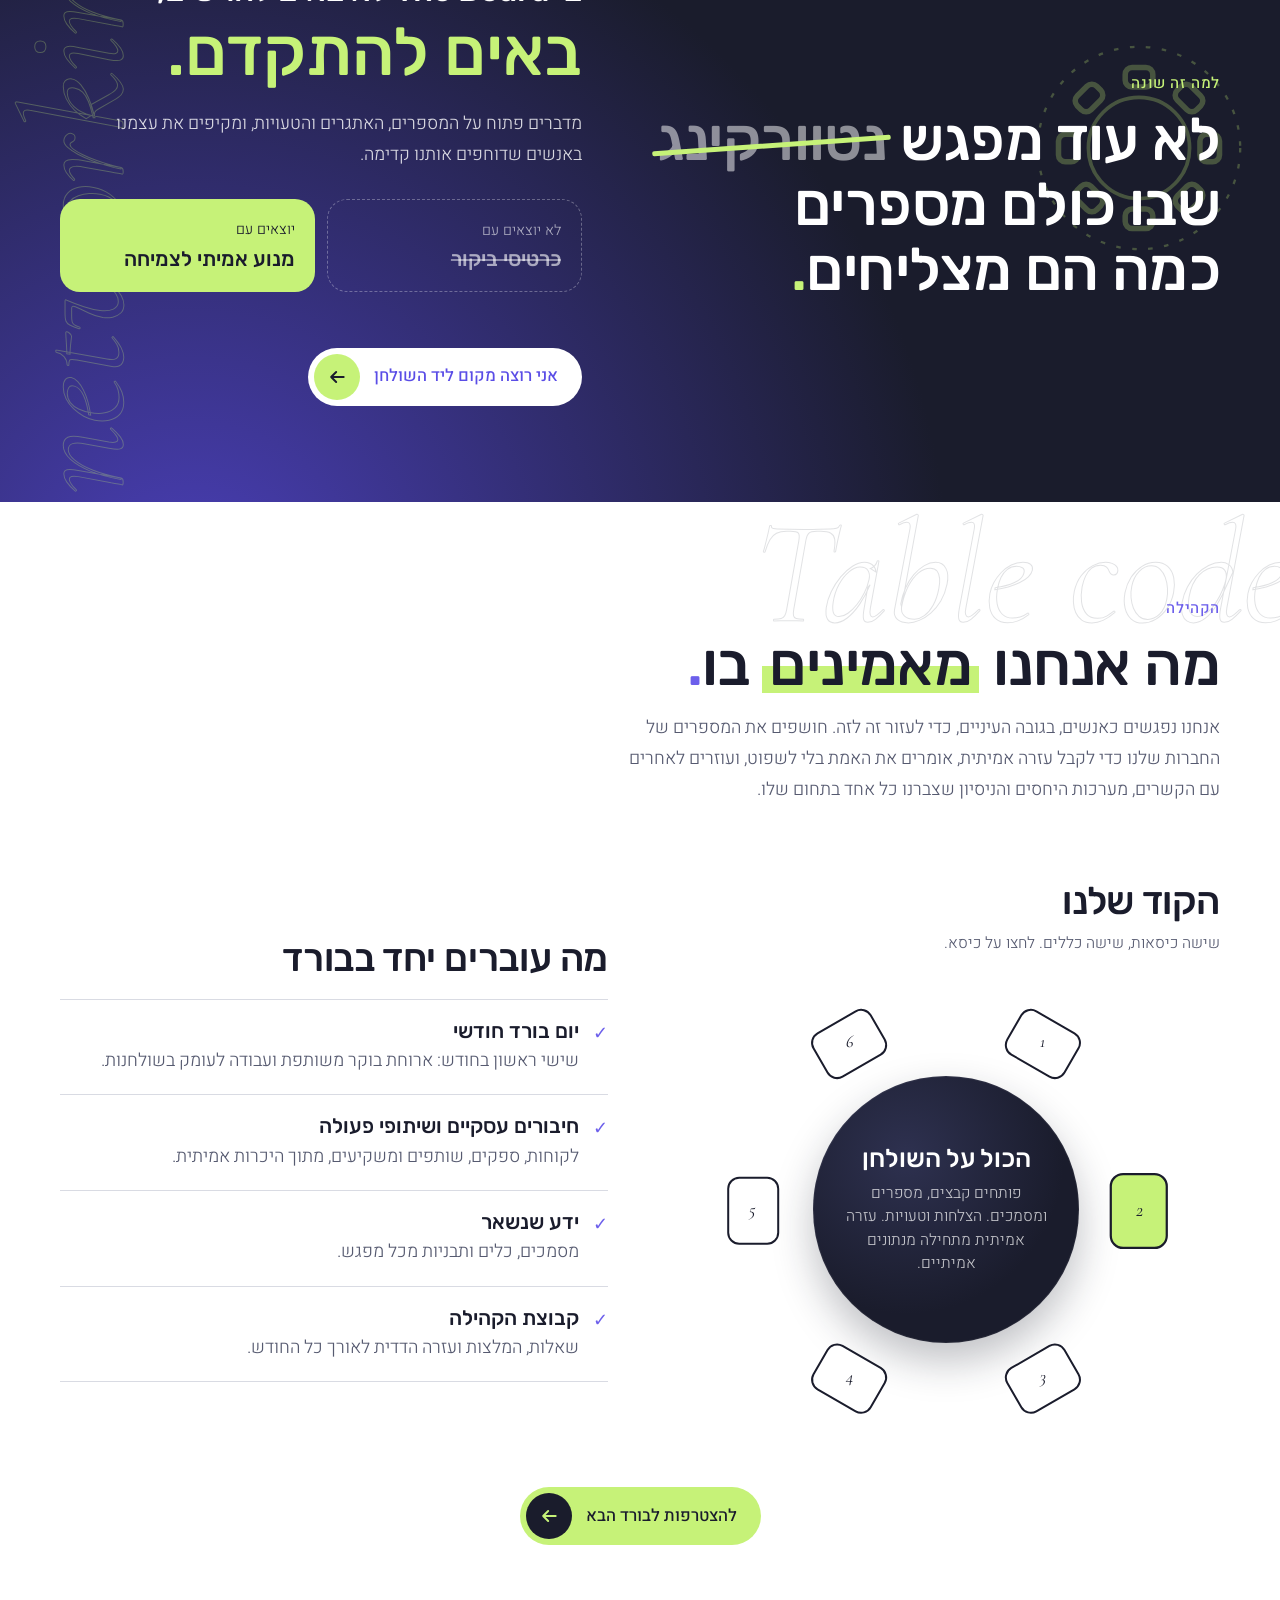
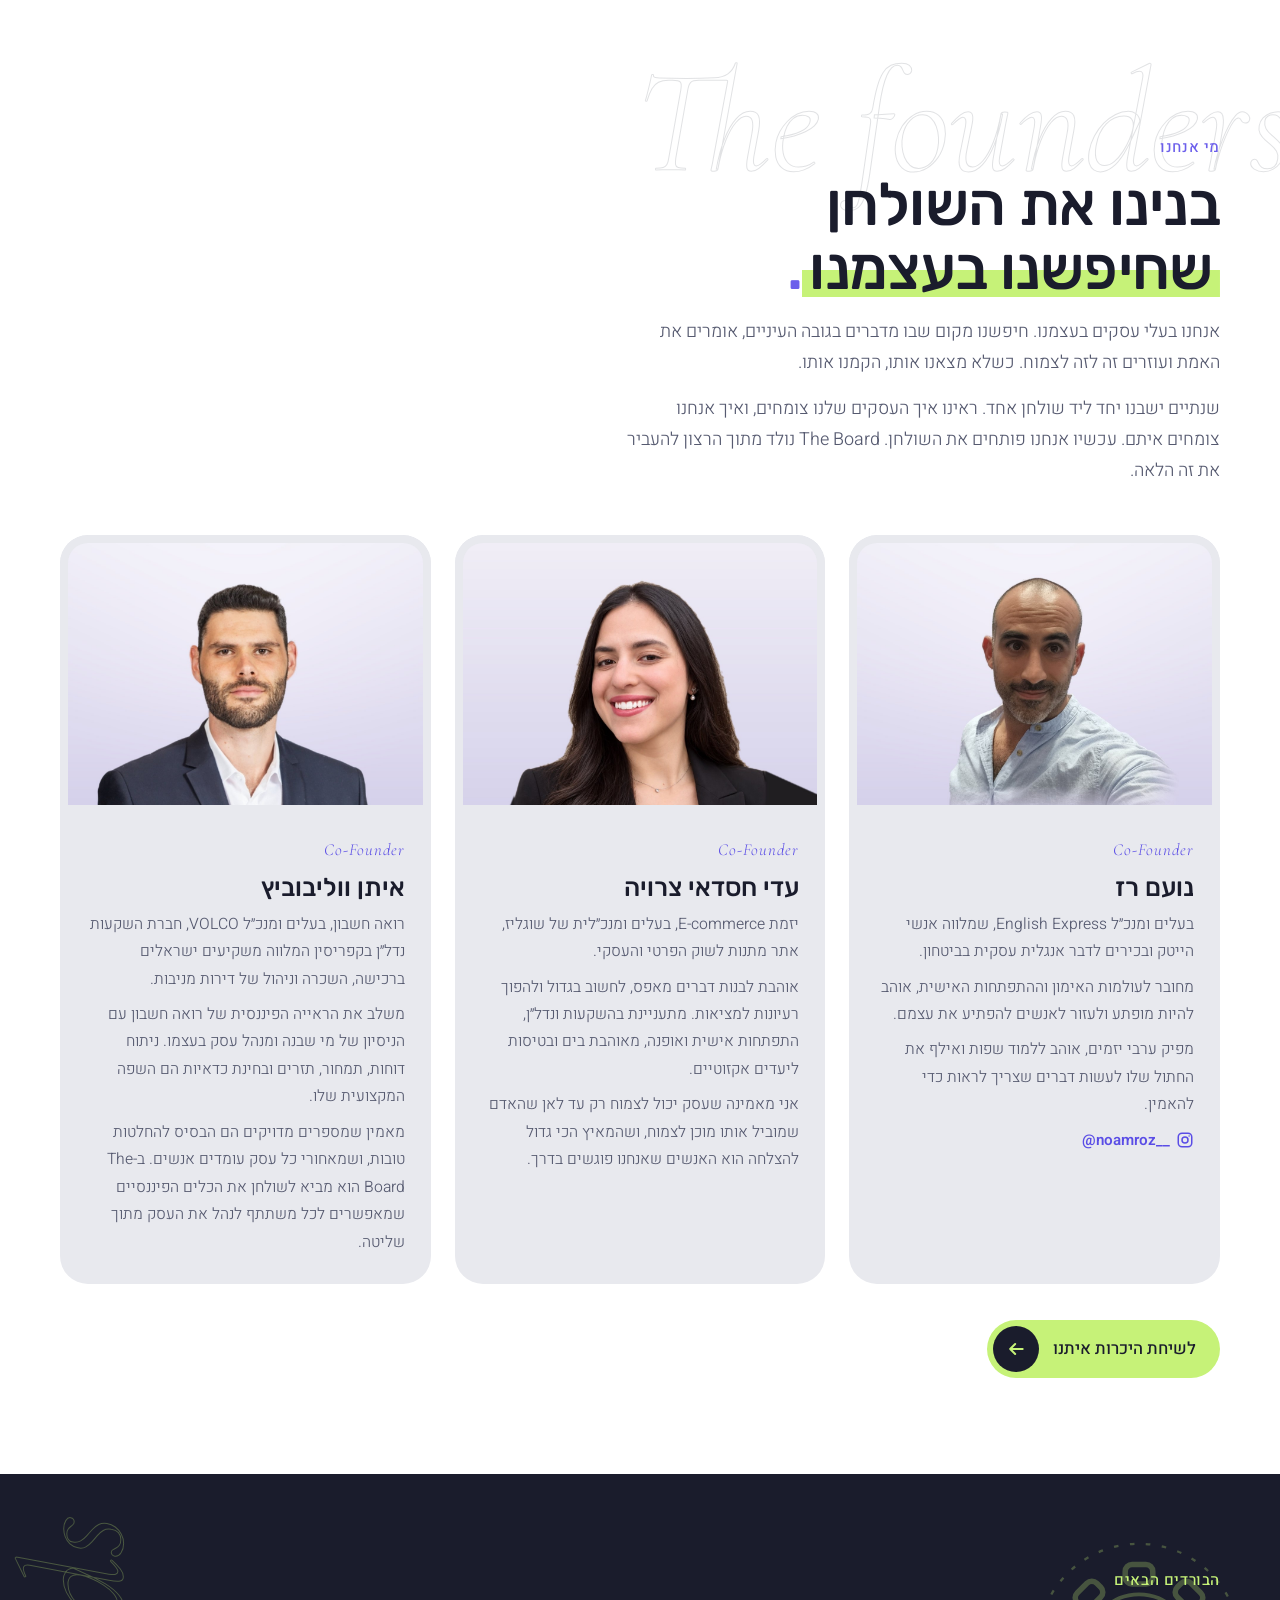
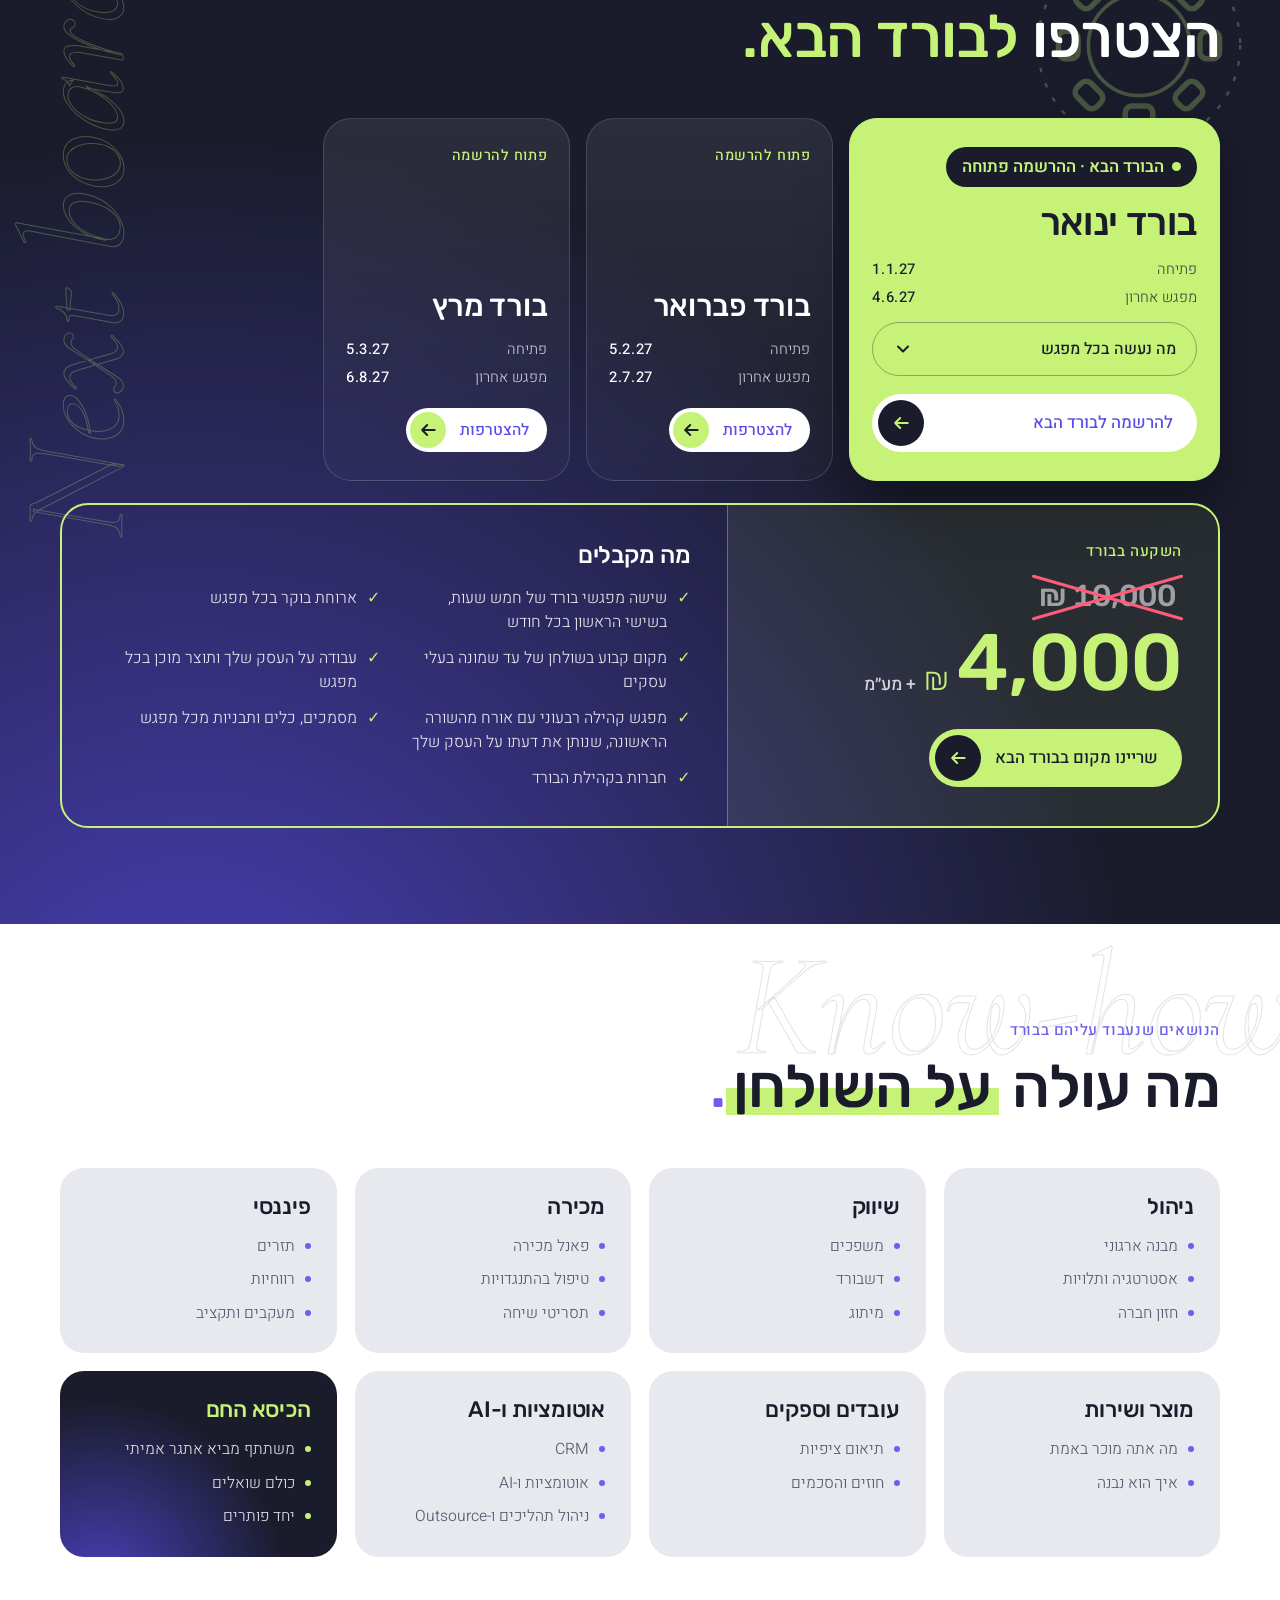
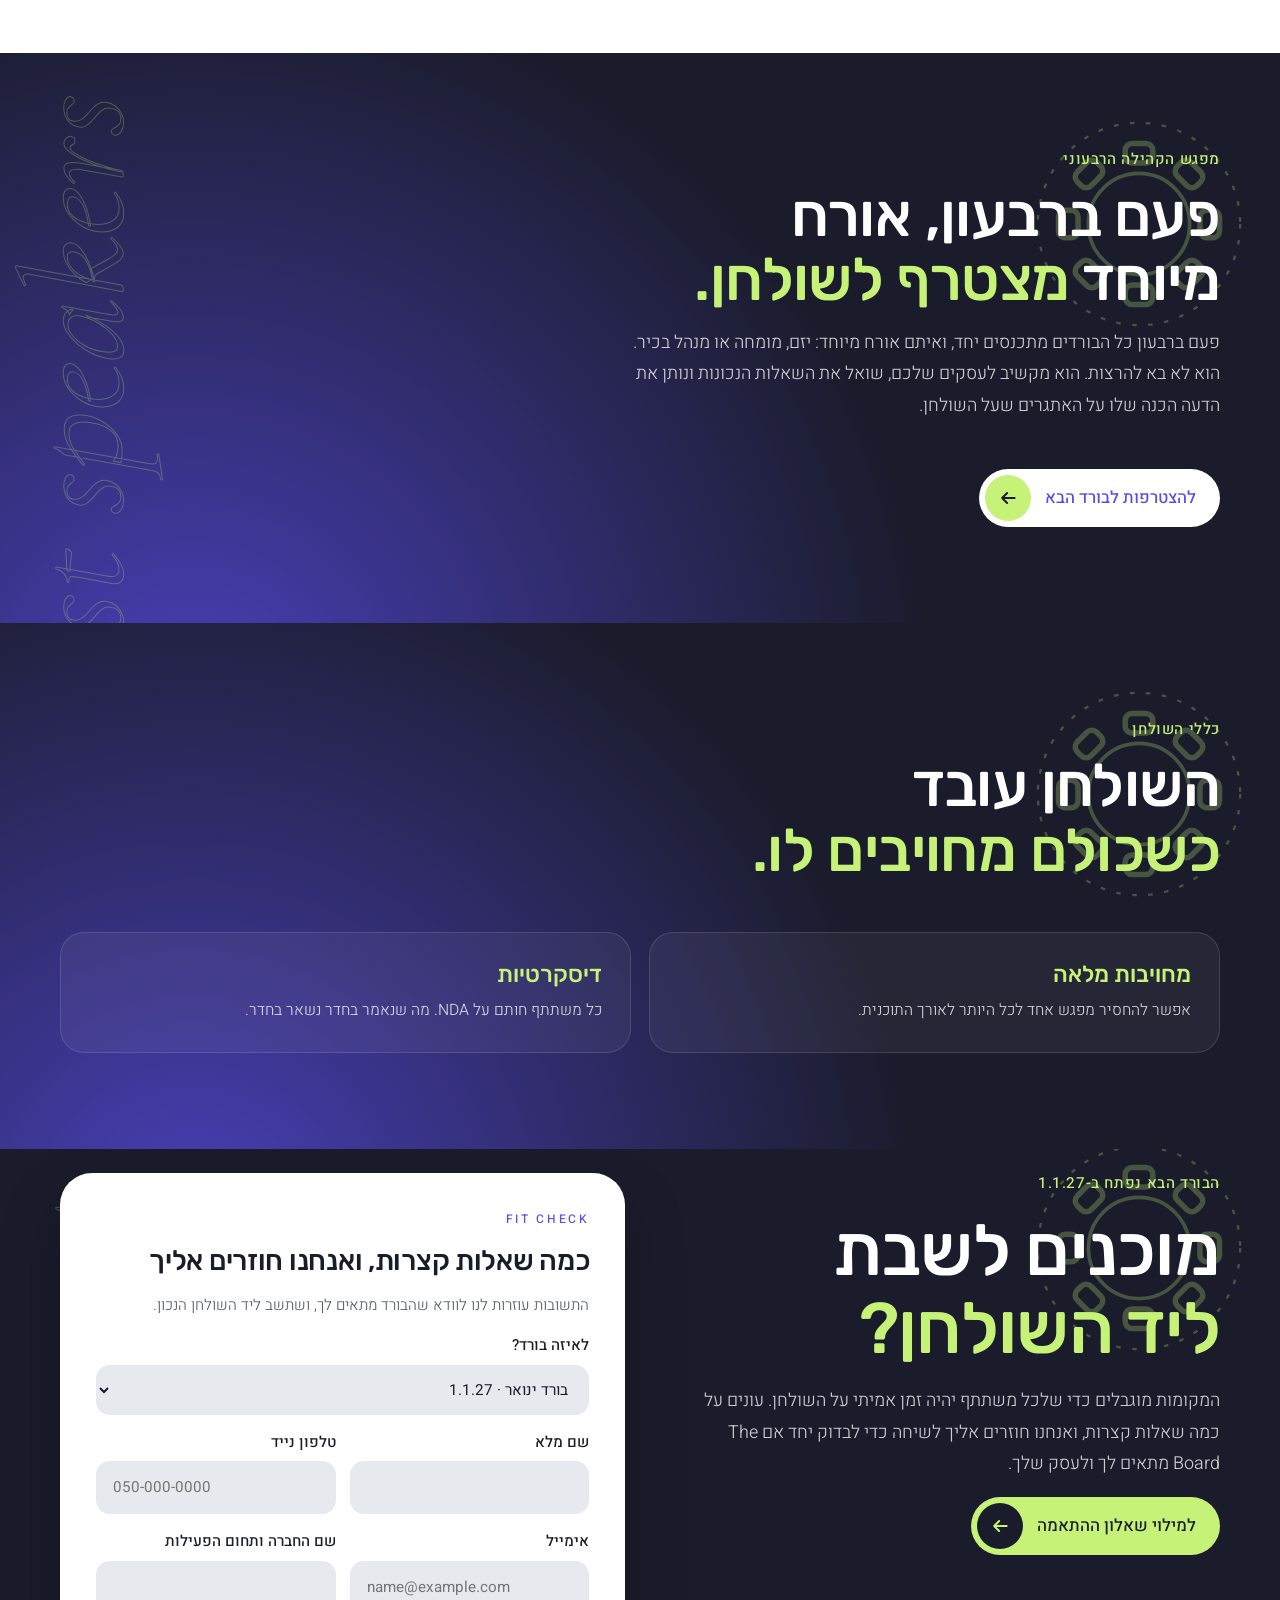
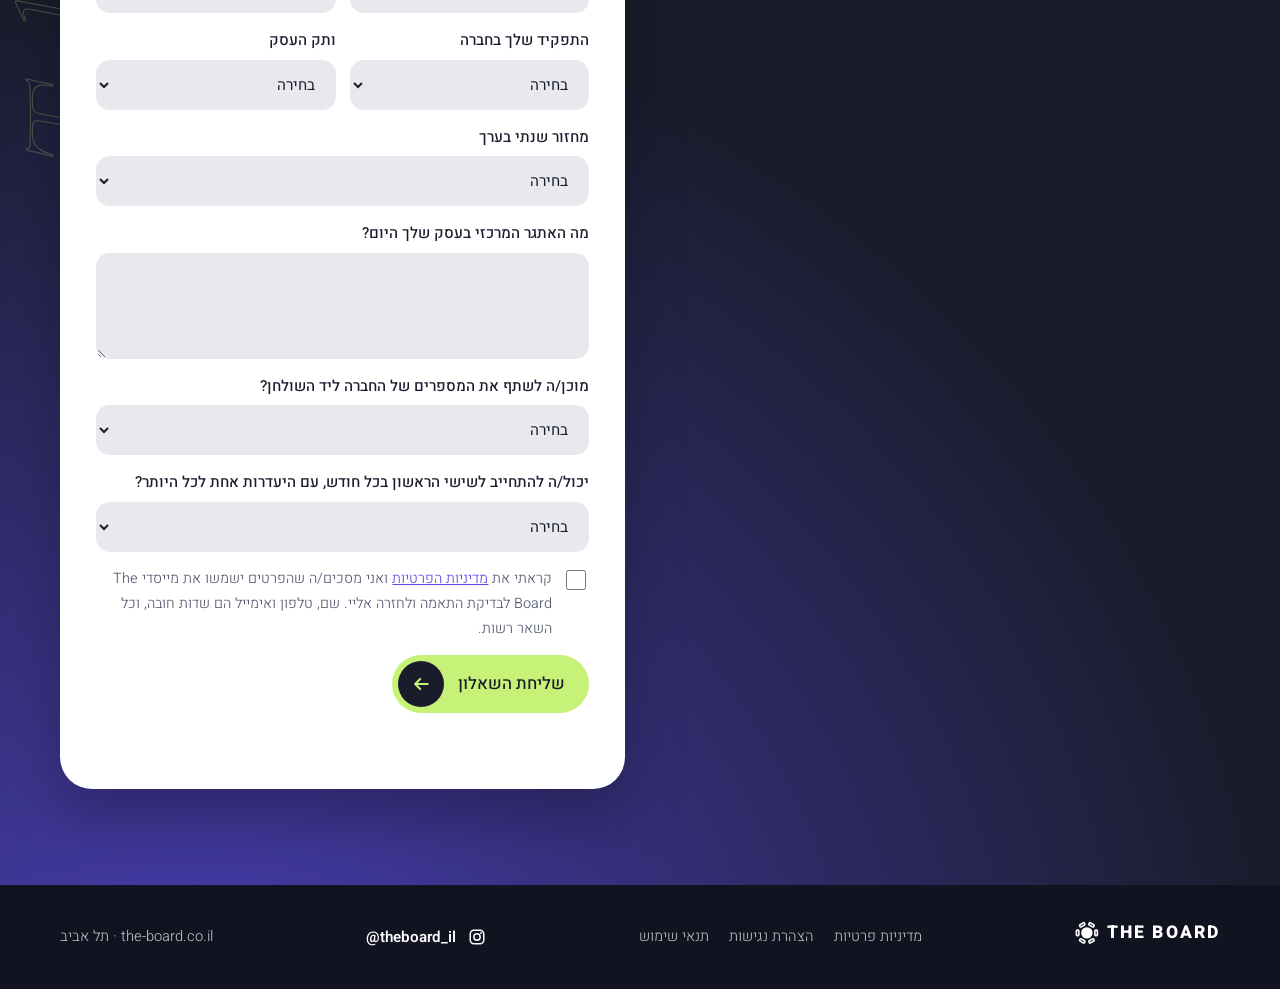
==== commit 4622652e: "Fit form: validate phone (Israeli mobile/landline or +international) and email (format + common doma" ====
--- a/index.html
+++ b/index.html
@@ -394,6 +394,10 @@
 .consent a{color:var(--gold-ink)}
 .cta-box .btn{justify-self:start}
 .form-msg{min-height:1.4em;font-weight:600}
+.fld input[aria-invalid="true"]{border-color:#C4362C;background:#FFF5F4}
+.fld-err{font-size:.85rem;font-weight:600;color:#C4362C;min-height:0}
+.fld-err:empty{display:none}
+.fld-err button{font:inherit;color:inherit;text-decoration:underline;background:none;border:0;padding:0;cursor:pointer}
 .form-msg.ok{color:var(--gold-ink)}
 .form-msg.err{color:#C4362C}
 .skip{position:absolute;right:16px;top:-60px;background:var(--gold);color:var(--indigo);padding:10px 16px;border-radius:999px;font-weight:700;z-index:40;text-decoration:none}
@@ -716,11 +720,11 @@
       <p class="contact-line">התשובות עוזרות לנו לוודא שהבורד מתאים לך, ושתשב ליד השולחן הנכון.</p>
       <label class="fld"><span>לאיזה בורד?</span><select id="f-board" name="board"><option>בורד ינואר · 1.1.27</option><option>בורד פברואר · 5.2.27</option><option>בורד מרץ · 5.3.27</option><option>עוד לא יודע/ת</option></select></label>
       <div class="two">
-        <label class="fld"><span>שם מלא</span><input id="f-name" name="name" type="text" autocomplete="name" required></label>
-        <label class="fld"><span>טלפון</span><input id="f-phone" name="phone" type="tel" inputmode="tel" autocomplete="tel" dir="ltr" required></label>
+        <label class="fld"><span>שם מלא</span><input id="f-name" name="name" type="text" autocomplete="name" required aria-describedby="e-name"><span class="fld-err" id="e-name" aria-live="polite"></span></label>
+        <label class="fld"><span>טלפון נייד</span><input id="f-phone" name="phone" type="tel" inputmode="tel" autocomplete="tel" dir="ltr" required placeholder="050-000-0000" aria-describedby="e-phone"><span class="fld-err" id="e-phone" aria-live="polite"></span></label>
       </div>
       <div class="two">
-        <label class="fld"><span>אימייל</span><input id="f-email" name="email" type="email" autocomplete="email" dir="ltr"></label>
+        <label class="fld"><span>אימייל</span><input id="f-email" name="email" type="email" autocomplete="email" dir="ltr" required placeholder="name@example.com" aria-describedby="e-email"><span class="fld-err" id="e-email" aria-live="polite"></span></label>
         <label class="fld"><span>שם החברה ותחום הפעילות</span><input id="f-business" name="business" type="text"></label>
       </div>
       <div class="two">
@@ -732,7 +736,7 @@
       <label class="fld"><span>מוכן/ה לשתף את המספרים של החברה ליד השולחן?</span><select id="f-numbers" name="numbers"><option value="">בחירה</option><option>כן</option><option>צריך/ה לחשוב על זה</option></select></label>
       <label class="fld"><span>יכול/ה להתחייב לשישי הראשון בכל חודש, עם היעדרות אחת לכל היותר?</span><select id="f-commit" name="commit"><option value="">בחירה</option><option>כן</option><option>לא בטוח/ה</option></select></label>
       <input id="f-website" name="website" type="text" tabindex="-1" autocomplete="off" class="hp" aria-hidden="true">
-      <label class="consent"><input id="f-consent" name="consent" type="checkbox" required> <span>קראתי את <a href="/privacy.html" target="_blank" rel="noopener">מדיניות הפרטיות</a> ואני מסכים/ה שהפרטים ישמשו את מייסדי The Board לבדיקת התאמה ולחזרה אליי. שם וטלפון הם שדות חובה, וכל השאר רשות.</span></label>
+      <label class="consent"><input id="f-consent" name="consent" type="checkbox" required> <span>קראתי את <a href="/privacy.html" target="_blank" rel="noopener">מדיניות הפרטיות</a> ואני מסכים/ה שהפרטים ישמשו את מייסדי The Board לבדיקת התאמה ולחזרה אליי. שם, טלפון ואימייל הם שדות חובה, וכל השאר רשות.</span></label>
       <button class="btn gold" type="submit" id="f-submit">שליחת השאלון<span class="arr"><svg><use href="#arr"/></svg></span></button>
       <p class="form-msg" id="f-msg" role="status"></p>
     </form>
@@ -841,15 +845,66 @@
   document.querySelectorAll("[data-board]").forEach(function(a){
     a.addEventListener("click", function(){ document.getElementById("f-board").value = a.getAttribute("data-board"); });
   });
+  /* Contact details checks: Israeli mobile or landline (or a full international number with +), and a real-looking email */
+  function checkPhone(raw){
+    var t = String(raw || "").trim();
+    if (!t) return { err: "נא למלא מספר טלפון." };
+    var intl = /^(\+|00)/.test(t), d = t.replace(/\D/g, "");
+    if (intl) d = d.replace(/^00/, "");
+    if (d.indexOf("972") === 0 && (intl || d.length >= 11)) { d = "0" + d.slice(3).replace(/^0/, ""); intl = false; }
+    if (intl) {
+      return d.length >= 8 && d.length <= 15 ? { value: "+" + d } : { err: "מספר בינלאומי צריך לכלול קידומת מדינה ו-8 עד 15 ספרות." };
+    }
+    if (/^05\d{8}$/.test(d) || /^07\d{8}$/.test(d)) return { value: d.slice(0,3) + "-" + d.slice(3,6) + "-" + d.slice(6) };
+    if (/^0[2-489]\d{7}$/.test(d)) return { value: d.slice(0,2) + "-" + d.slice(2,5) + "-" + d.slice(5) };
+    if (/^5\d{8}$/.test(d)) { d = "0" + d; return { value: d.slice(0,3) + "-" + d.slice(3,6) + "-" + d.slice(6) }; }
+    return { err: "המספר לא נראה שלם. נייד ישראלי הוא 10 ספרות, למשל \u2066050-123-4567\u2069." };
+  }
+  var TYPOS = { "gmial.com":"gmail.com","gmal.com":"gmail.com","gmai.com":"gmail.com","gamil.com":"gmail.com","gmail.co":"gmail.com","gmail.con":"gmail.com","gmail.cm":"gmail.com","gmail.co.il":"gmail.com","gmaill.com":"gmail.com","gnail.com":"gmail.com",
+    "hotmial.com":"hotmail.com","hotmai.com":"hotmail.com","hotmail.con":"hotmail.com","hotmal.com":"hotmail.com","yahoo.con":"yahoo.com","yaho.com":"yahoo.com","yahho.com":"yahoo.com",
+    "outlok.com":"outlook.com","outlook.con":"outlook.com","walla.com":"walla.co.il","walla.co":"walla.co.il","icloud.con":"icloud.com","iclod.com":"icloud.com" };
+  function checkEmail(raw){
+    var e = String(raw || "").trim().toLowerCase().replace(/\s+/g, "");
+    if (!e) return { err: "נא למלא אימייל." };
+    if (!/^[^@\s]+@[^@\s]+\.[a-z]{2,}$/.test(e) || /\.\./.test(e)) return { err: "כתובת האימייל לא תקינה. בדקו שיש @ וסיומת, למשל \u2066name@gmail.com\u2069." };
+    var parts = e.split("@"), fix = TYPOS[parts[1]];
+    if (fix) return { err: "נראה שיש טעות הקלדה בכתובת.", fix: parts[0] + "@" + fix };
+    return { value: e };
+  }
+  function setErr(id, text, fix){
+    var inp = document.getElementById(id), box = document.getElementById("e-" + id.slice(2));
+    box.textContent = text || "";
+    if (fix) {
+      var b = document.createElement("button"); b.type = "button";
+      var bi = document.createElement("bdi"); bi.dir = "ltr"; bi.textContent = fix;
+      b.append(" התכוונת ל-", bi, "?");
+      b.addEventListener("click", function(){ inp.value = fix; setErr(id, ""); inp.focus(); });
+      box.appendChild(b);
+    }
+    if (text) inp.setAttribute("aria-invalid", "true"); else inp.removeAttribute("aria-invalid");
+    return !text;
+  }
+  [["f-phone", checkPhone], ["f-email", checkEmail]].forEach(function(p){
+    var inp = document.getElementById(p[0]);
+    inp.addEventListener("blur", function(){ if (!inp.value.trim()) return; var r = p[1](inp.value); if (setErr(p[0], r.err, r.fix) && r.value) inp.value = r.value; });
+    inp.addEventListener("input", function(){ if (inp.getAttribute("aria-invalid")) setErr(p[0], ""); });
+  });
   form.addEventListener("submit", function(e){
     e.preventDefault();
     msg.className = "form-msg";
-    var name = val("f-name"), phone = val("f-phone");
-    if (!name || phone.replace(/\D/g,"").length < 9) {
-      msg.textContent = "נא למלא שם וטלפון תקין.";
+    var name = val("f-name"), pc = checkPhone(val("f-phone")), ec = checkEmail(val("f-email"));
+    var bad = [];
+    setErr("f-name", name.length >= 2 ? "" : "נא למלא שם מלא.") || bad.push("f-name");
+    setErr("f-phone", pc.err) || bad.push("f-phone");
+    setErr("f-email", ec.err, ec.fix) || bad.push("f-email");
+    if (bad.length) {
+      msg.textContent = "יש לתקן את השדות המסומנים.";
       msg.classList.add("err");
+      document.getElementById(bad[0]).focus();
       return;
     }
+    var phone = pc.value;
+    document.getElementById("f-phone").value = phone;
     if (!document.getElementById("f-consent").checked) {
       msg.textContent = "כדי לשלוח, יש לאשר את מדיניות הפרטיות.";
       msg.classList.add("err");
@@ -861,7 +916,7 @@
       method: "POST",
       headers: {"Content-Type": "application/json"},
       body: JSON.stringify(Object.assign({
-        name: name, phone: phone, email: val("f-email"),
+        name: name, phone: phone, email: ec.value,
         business: val("f-business"), message: val("f-message"), board: val("f-board"), role: val("f-role"), years: val("f-years"), revenue: val("f-revenue"), share_numbers: val("f-numbers"), commitment: val("f-commit"), type: "fit_check", consent: "yes",
         website: val("f-website"), src: src()
       }, attribution()))
